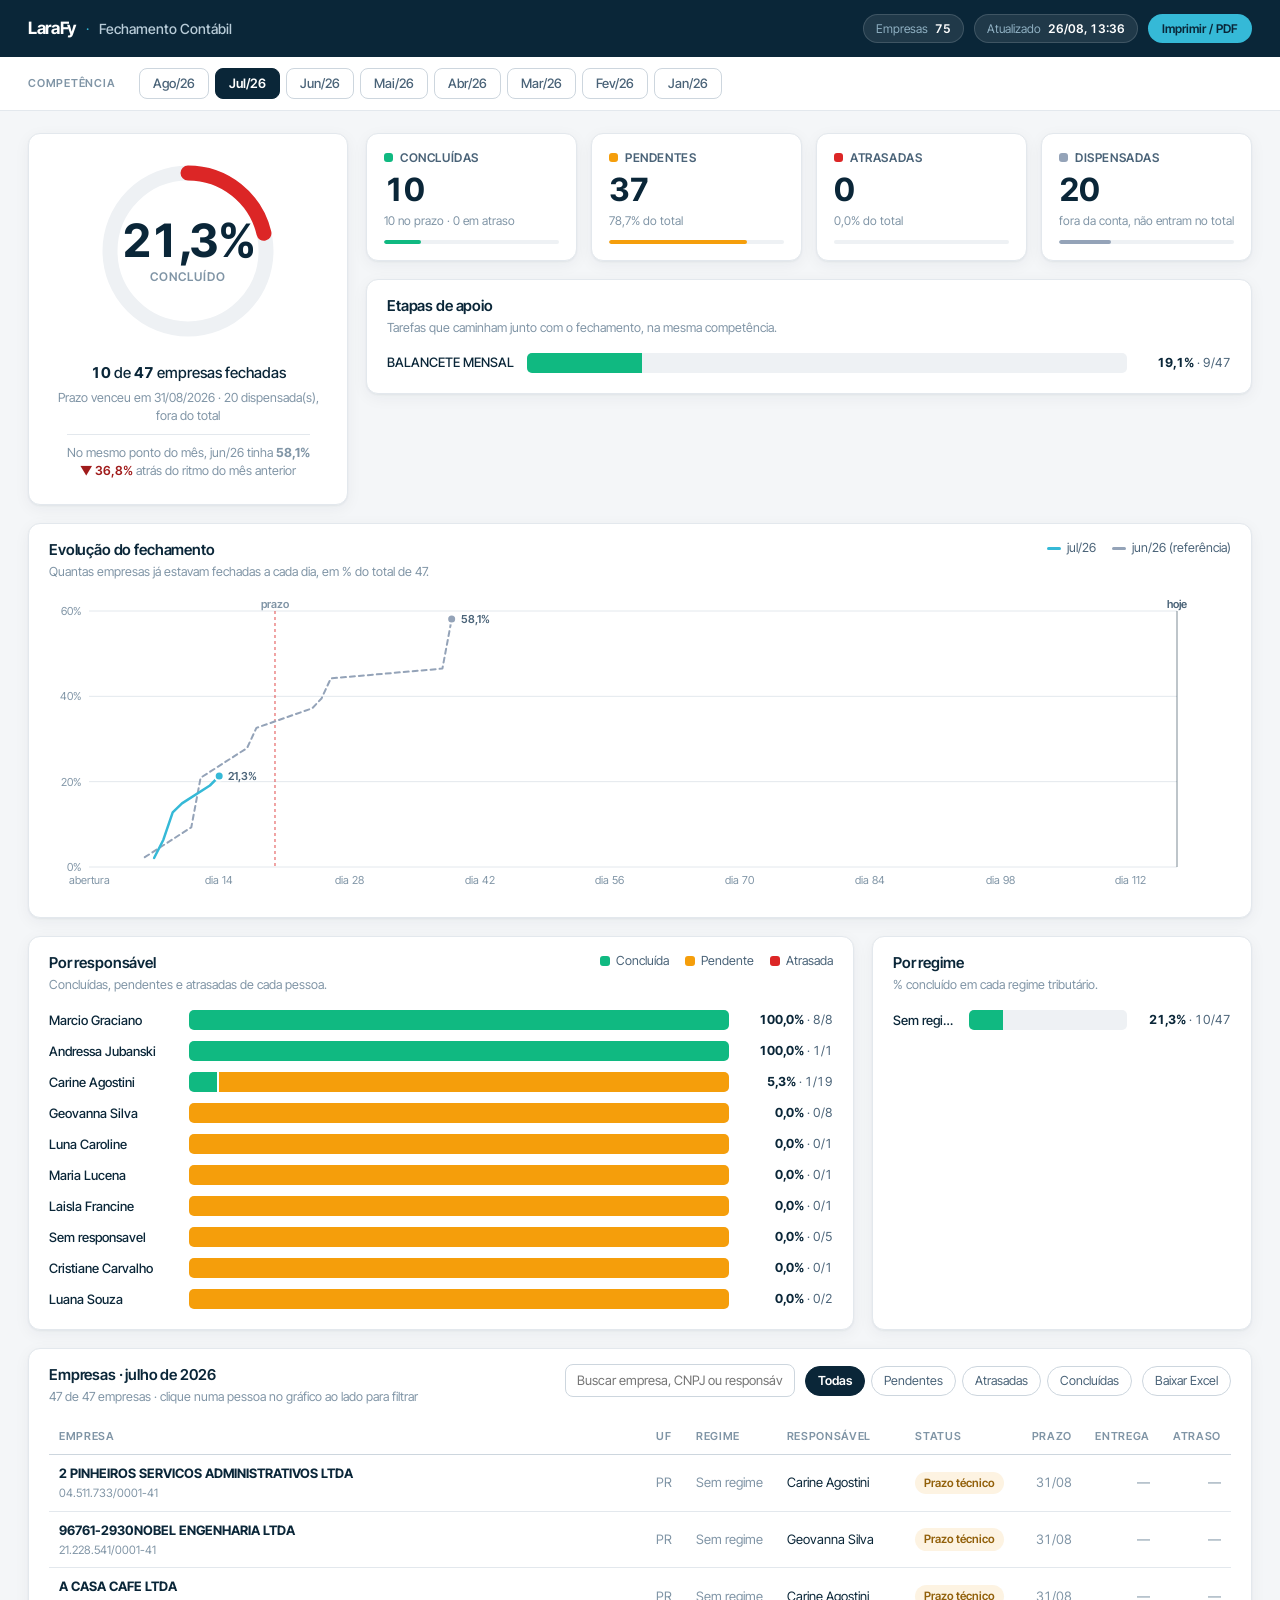
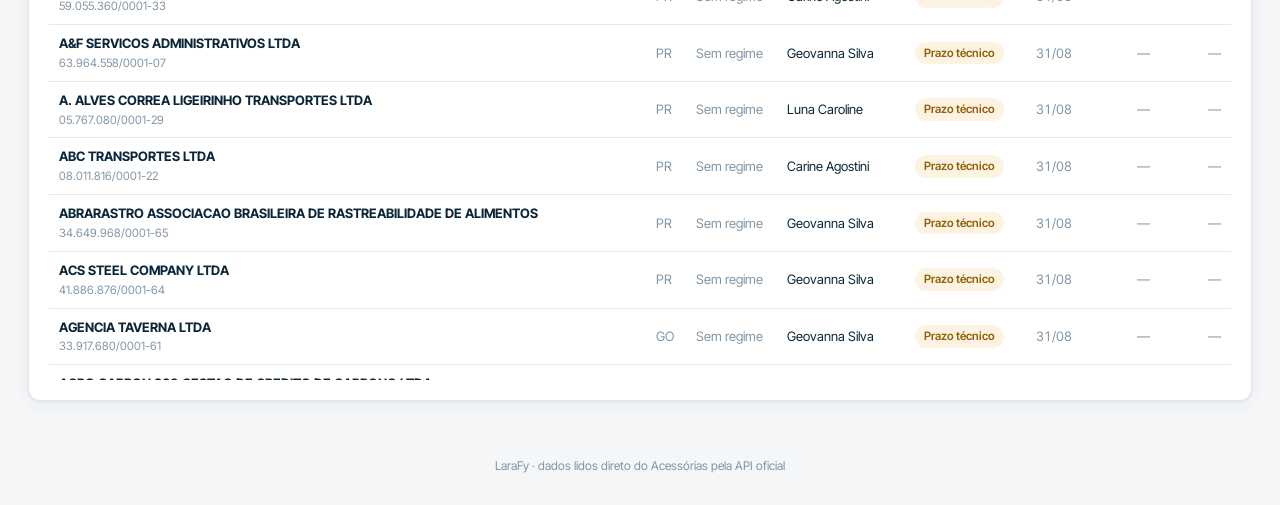
==== index.html @ 9217aea0 "Painel de fechamento contabil lendo direto da API do Acessorias Substitui o fluxo antigo (planilha m" ====
<!DOCTYPE html>
<html lang="pt-BR">
<head>
<meta charset="UTF-8">
<meta name="viewport" content="width=device-width, initial-scale=1.0">
<meta name="robots" content="noindex, nofollow, noarchive">
<title>Fechamento Contábil · LaraFy</title>
<link rel="preconnect" href="https://fonts.googleapis.com">
<link rel="preconnect" href="https://fonts.gstatic.com" crossorigin>
<link href="https://fonts.googleapis.com/css2?family=Inter+Tight:wght@400;500;600;700&display=swap" rel="stylesheet">
<style>
  *, *::before, *::after { margin: 0; padding: 0; box-sizing: border-box; }

  :root {
    --navy: #0a2638;
    --navy-light: #143a52;
    --cyan: #35b9d7;
    --cyan-dim: #1d8aa3;

    --bg: #f4f6f8;
    --surface: #ffffff;
    --border: #e3e8ed;
    --border-strong: #cdd6de;

    --text: #0a2638;
    --text-secondary: #4a6378;
    --text-muted: #8095a6;

    /* status - reservados, nunca usados como "mais uma série" */
    --ok: #10b981;
    --ok-bg: #e7f7f1;
    --wait: #f59e0b;
    --wait-bg: #fdf3e2;
    --late: #dc2626;
    --late-bg: #fbeaea;
    --off: #94a3b8;
    --off-bg: #eef1f4;

    --shadow: 0 1px 2px rgba(10,38,56,.05), 0 4px 16px rgba(10,38,56,.05);
    --radius: 12px;
  }

  body {
    font-family: 'Inter Tight', -apple-system, BlinkMacSystemFont, 'Segoe UI', sans-serif;
    background: var(--bg);
    color: var(--text);
    font-size: 14px;
    line-height: 1.45;
    -webkit-font-smoothing: antialiased;
  }

  /* ---------------------------------------------------------- cabeçalho */
  header {
    background: var(--navy);
    color: #fff;
    padding: 14px 28px;
    display: flex; align-items: center; justify-content: space-between;
    gap: 20px; flex-wrap: wrap;
  }
  .brand { display: flex; align-items: baseline; gap: 10px; }
  .brand-name { font-size: 17px; font-weight: 700; letter-spacing: -.02em; }
  .brand-sep { color: var(--cyan); }
  .brand-ctx { font-size: 14px; font-weight: 500; color: #b8ccd8; }
  .head-right { display: flex; align-items: center; gap: 10px; font-size: 12px; }
  .pill {
    background: rgba(255,255,255,.09); border: 1px solid rgba(255,255,255,.14);
    border-radius: 999px; padding: 5px 12px; display: flex; gap: 7px; align-items: center;
  }
  .pill-lbl { color: #8fb0c2; }
  .pill-val { font-weight: 600; font-variant-numeric: tabular-nums; }
  .btn-print {
    background: var(--cyan); color: var(--navy); border: 0; border-radius: 999px;
    padding: 6px 14px; font: inherit; font-size: 12px; font-weight: 600; cursor: pointer;
  }
  .btn-print:hover { background: #4fc9e3; }

  /* --------------------------------------------------------- barra filtro */
  .filters {
    background: var(--surface); border-bottom: 1px solid var(--border);
    padding: 11px 28px; display: flex; align-items: center; gap: 22px; flex-wrap: wrap;
    position: sticky; top: 0; z-index: 20;
  }
  .filter-label {
    font-size: 11px; font-weight: 600; text-transform: uppercase;
    letter-spacing: .07em; color: var(--text-muted); margin-right: 2px;
  }
  .comp-list { display: flex; gap: 6px; flex-wrap: wrap; }
  .comp {
    border: 1px solid var(--border-strong); background: var(--surface);
    color: var(--text-secondary); border-radius: 8px; padding: 5px 13px;
    font: inherit; font-size: 13px; font-weight: 500; cursor: pointer;
    text-transform: capitalize; transition: .12s;
  }
  .comp:hover { border-color: var(--cyan); color: var(--navy); }
  .comp.on { background: var(--navy); border-color: var(--navy); color: #fff; font-weight: 600; }

  main { padding: 22px 28px 48px; max-width: 1480px; margin: 0 auto; display: grid; gap: 18px; }

  .card {
    background: var(--surface); border: 1px solid var(--border);
    border-radius: var(--radius); box-shadow: var(--shadow);
  }
  .card-head {
    padding: 15px 20px 0; display: flex; justify-content: space-between;
    align-items: flex-start; gap: 14px; flex-wrap: wrap;
  }
  .card-title { font-size: 15px; font-weight: 600; letter-spacing: -.01em; }
  .card-sub { font-size: 12.5px; color: var(--text-muted); margin-top: 2px; }
  .card-body { padding: 16px 20px 20px; }

  /* ------------------------------------------------------------- topo */
  .top { display: grid; grid-template-columns: 320px 1fr; gap: 18px; }
  @media (max-width: 1080px) { .top { grid-template-columns: 1fr; } }

  .hero { display: flex; flex-direction: column; align-items: center; justify-content: center;
          padding: 22px 20px 24px; text-align: center; }
  .hero-ring { position: relative; width: 190px; height: 190px; }
  .hero-pct {
    position: absolute; inset: 0; display: flex; flex-direction: column;
    align-items: center; justify-content: center;
  }
  .hero-pct b {
    font-size: 46px; font-weight: 700; letter-spacing: -.035em;
    line-height: 1; font-variant-numeric: tabular-nums;
  }
  .hero-pct span { font-size: 12px; color: var(--text-muted); margin-top: 5px;
                   text-transform: uppercase; letter-spacing: .08em; font-weight: 600; }
  .hero-count { margin-top: 16px; font-size: 15px; font-weight: 500; }
  .hero-count b { font-variant-numeric: tabular-nums; }
  .hero-prazo { margin-top: 5px; font-size: 12.5px; color: var(--text-muted); }

  .tiles { display: grid; grid-template-columns: repeat(4, 1fr); gap: 14px; }
  @media (max-width: 900px) { .tiles { grid-template-columns: repeat(2, 1fr); } }
  .tile { padding: 15px 17px 16px; border-radius: var(--radius);
          border: 1px solid var(--border); background: var(--surface); box-shadow: var(--shadow); }
  .tile-top { display: flex; align-items: center; gap: 7px; }
  .dot { width: 9px; height: 9px; border-radius: 3px; flex: none; }
  .tile-lbl { font-size: 12px; font-weight: 600; color: var(--text-secondary);
              text-transform: uppercase; letter-spacing: .05em; }
  .tile-val { font-size: 32px; font-weight: 700; letter-spacing: -.03em;
              margin-top: 7px; font-variant-numeric: tabular-nums; line-height: 1; }
  .tile-sub { font-size: 12px; color: var(--text-muted); margin-top: 6px; min-height: 17px; }
  .tile-bar { height: 4px; border-radius: 2px; background: var(--off-bg); margin-top: 11px; overflow: hidden; }
  .tile-bar i { display: block; height: 100%; border-radius: 2px; }

  .split-2 { display: grid; grid-template-columns: 1fr 380px; gap: 18px; }
  @media (max-width: 1180px) { .split-2 { grid-template-columns: 1fr; } }

  /* ----------------------------------------------------------- gráficos */
  .legend { display: flex; gap: 16px; align-items: center; flex-wrap: wrap; }
  .legend-item { display: flex; align-items: center; gap: 6px; font-size: 12.5px; color: var(--text-secondary); }
  .legend-swatch { width: 14px; height: 3px; border-radius: 2px; }
  .chart-wrap { position: relative; }
  svg { display: block; width: 100%; overflow: visible; }
  .grid-line { stroke: var(--border); stroke-width: 1; }
  .axis-txt { fill: var(--text-muted); font-size: 11px; font-family: inherit; }
  .axis-txt.b { fill: var(--text-secondary); font-weight: 600; }

  .tip {
    position: absolute; pointer-events: none; opacity: 0; transition: opacity .1s;
    background: var(--navy); color: #fff; border-radius: 8px; padding: 9px 12px;
    font-size: 12.5px; box-shadow: 0 6px 20px rgba(10,38,56,.25); z-index: 30;
    white-space: nowrap; transform: translate(-50%, -100%);
  }
  .tip b { font-variant-numeric: tabular-nums; }
  .tip-row { display: flex; align-items: center; gap: 7px; margin-top: 3px; }
  .tip-ttl { font-weight: 600; border-bottom: 1px solid rgba(255,255,255,.18);
             padding-bottom: 4px; margin-bottom: 2px; }

  .bars { display: grid; gap: 11px; }
  .bar-row { display: grid; grid-template-columns: 128px 1fr 92px; gap: 12px; align-items: center; }
  .bar-name { font-size: 13px; font-weight: 500; white-space: nowrap;
              overflow: hidden; text-overflow: ellipsis; }
  .bar-track { height: 20px; background: var(--off-bg); border-radius: 5px; overflow: hidden; display: flex; }
  .bar-track i { height: 100%; display: block; }
  .bar-track i + i { border-left: 2px solid var(--surface); }
  .bar-val { font-size: 12.5px; color: var(--text-secondary); text-align: right;
             font-variant-numeric: tabular-nums; }
  .bar-val b { color: var(--text); }

  /* ------------------------------------------------------------ tabela */
  .tbl-tools { display: flex; gap: 10px; flex-wrap: wrap; align-items: center; }
  .inp {
    border: 1px solid var(--border-strong); border-radius: 8px; padding: 6px 11px;
    font: inherit; font-size: 13px; color: var(--text); background: var(--surface); min-width: 230px;
  }
  .inp:focus { outline: 2px solid var(--cyan); outline-offset: -1px; border-color: var(--cyan); }
  .chips { display: flex; gap: 6px; }
  .chip {
    border: 1px solid var(--border-strong); background: var(--surface); border-radius: 999px;
    padding: 5px 12px; font: inherit; font-size: 12.5px; cursor: pointer; color: var(--text-secondary);
  }
  .chip.on { background: var(--navy); border-color: var(--navy); color: #fff; font-weight: 600; }
  .tbl-scroll { overflow-x: auto; margin-top: 14px; max-height: 560px; overflow-y: auto; }
  table { width: 100%; border-collapse: collapse; font-size: 13px; }
  thead th {
    position: sticky; top: 0; background: var(--surface); text-align: left;
    font-size: 11px; text-transform: uppercase; letter-spacing: .06em;
    color: var(--text-muted); font-weight: 600; padding: 9px 10px;
    border-bottom: 1px solid var(--border-strong); white-space: nowrap; z-index: 2;
  }
  tbody td { padding: 9px 10px; border-bottom: 1px solid var(--border); vertical-align: middle; }
  tbody tr:hover { background: #f8fafb; }
  .num { text-align: right; font-variant-numeric: tabular-nums; white-space: nowrap; }
  .tag {
    display: inline-flex; align-items: center; gap: 6px; padding: 3px 9px;
    border-radius: 999px; font-size: 11.5px; font-weight: 600; white-space: nowrap;
  }
  .tag.ok { background: var(--ok-bg); color: #0a6b4f; }
  .tag.wait { background: var(--wait-bg); color: #92600a; }
  .tag.late { background: var(--late-bg); color: #a01b1b; }
  .tag.off { background: var(--off-bg); color: #55697a; }
  .muted { color: var(--text-muted); }

  footer { padding: 8px 28px 30px; color: var(--text-muted); font-size: 12px; text-align: center; }
  .loading { padding: 70px 20px; text-align: center; color: var(--text-muted); }
  .erro { padding: 22px; border-radius: var(--radius); background: var(--late-bg);
          color: #a01b1b; border: 1px solid #f2c4c4; }

  @media print {
    header { background: #fff !important; color: var(--navy) !important; }
    .filters, .btn-print, .tbl-tools { display: none; }
    .card { break-inside: avoid; box-shadow: none; }
    body { background: #fff; }
  }
</style>
</head>
<body>

<header>
  <div class="brand">
    <span class="brand-name">LaraFy</span>
    <span class="brand-sep">·</span>
    <span class="brand-ctx">Fechamento Contábil</span>
  </div>
  <div class="head-right">
    <div class="pill"><span class="pill-lbl">Empresas</span><span class="pill-val" id="pill-emp">--</span></div>
    <div class="pill"><span class="pill-lbl">Atualizado</span><span class="pill-val" id="pill-upd">--</span></div>
    <button class="btn-print" onclick="window.print()">Imprimir / PDF</button>
  </div>
</header>

<div class="filters">
  <span class="filter-label">Competência</span>
  <div class="comp-list" id="comps"></div>
</div>

<main id="app">
  <div class="loading">Carregando dados do Acessórias…</div>
</main>

<footer>LaraFy · dados lidos direto do Acessórias pela API oficial</footer>

<div class="tip" id="tip"></div>

<script>
const COR = { ok:'#10b981', wait:'#f59e0b', late:'#dc2626', off:'#94a3b8',
              atual:'#35b9d7', ant:'#94a3b8' };
const MESES = ['jan','fev','mar','abr','mai','jun','jul','ago','set','out','nov','dez'];
const MESES_LONGO = { jan:'janeiro', fev:'fevereiro', mar:'março', abr:'abril',
                      mai:'maio', jun:'junho', jul:'julho', ago:'agosto',
                      set:'setembro', out:'outubro', nov:'novembro', dez:'dezembro' };

let DADOS = null, COMP = null, filtroStatus = 'todos', busca = '';

/* ------------------------------------------------------------ utilidades */
const $ = id => document.getElementById(id);
const esc = s => String(s == null ? '' : s).replace(/[&<>"]/g, c =>
  ({ '&':'&amp;','<':'&lt;','>':'&gt;','"':'&quot;' }[c]));
const nfmt = n => Number(n || 0).toLocaleString('pt-BR');
const pctTxt = n => Number(n || 0).toLocaleString('pt-BR', { minimumFractionDigits: 1, maximumFractionDigits: 1 }) + '%';

function dataBR(iso) {
  if (!iso) return '—';
  const m = String(iso).match(/^(\d{4})-(\d{2})-(\d{2})/);
  return m ? `${m[3]}/${m[2]}` : iso;
}
function dataBRcompleta(iso) {
  if (!iso) return '—';
  const m = String(iso).match(/^(\d{4})-(\d{2})-(\d{2})/);
  return m ? `${m[3]}/${m[2]}/${m[1]}` : iso;
}
function compLongo(c) {
  const m = String(c || '').match(/([a-z]{3})\/(\d{2})/);
  return m ? `${MESES_LONGO[m[1]]} de 20${m[2]}` : c;
}
function ordemComp(c) {
  const m = String(c || '').match(/([a-z]{3})\/(\d{2})/);
  return m ? parseInt(m[2]) * 100 + MESES.indexOf(m[1]) + 1 : 0;
}
function compAnterior(c) {
  const lista = DADOS.competencias.slice().sort((a, b) => ordemComp(a) - ordemComp(b));
  const i = lista.indexOf(c);
  return i > 0 ? lista[i - 1] : null;
}
function statusTag(sem, txt) {
  const cls = sem === 'green' ? 'ok' : sem === 'red_done' ? 'ok'
            : sem === 'red' ? 'late' : sem === 'gray' ? 'off' : 'wait';
  return `<span class="tag ${cls}">${esc(txt)}</span>`;
}

/* --------------------------------------------------------------- tooltip */
function mostrarTip(ev, html) {
  const t = $('tip');
  t.innerHTML = html;
  t.style.opacity = '1';
  t.style.left = (ev.pageX) + 'px';
  t.style.top = (ev.pageY - 12) + 'px';
}
function esconderTip() { $('tip').style.opacity = '0'; }

/* ------------------------------------------------------------ carregamento */
async function carregar() {
  try {
    const r = await fetch('data/fechamento.json?ts=' + Date.now());
    if (!r.ok) throw new Error('HTTP ' + r.status);
    DADOS = await r.json();
  } catch (e) {
    $('app').innerHTML = `<div class="erro"><b>Não consegui ler os dados.</b><br>
      Rode <code>py coletar.py</code> e depois <code>py processar.py</code>,
      e abra o painel por <code>py servir.py</code> (não direto pelo arquivo).<br>
      <span class="muted">Detalhe técnico: ${esc(e.message)}</span></div>`;
    return;
  }
  COMP = DADOS.competencia_foco || DADOS.competencias[0];
  $('pill-emp').textContent = nfmt(DADOS.meta.total_empresas);
  $('pill-upd').textContent = new Date(DADOS.meta.atualizado_em)
    .toLocaleString('pt-BR', { day: '2-digit', month: '2-digit', hour: '2-digit', minute: '2-digit' });
  montarCompetencias();
  render();
}

function montarCompetencias() {
  $('comps').innerHTML = DADOS.competencias.map(c =>
    `<button class="comp${c === COMP ? ' on' : ''}" data-c="${esc(c)}">${esc(c)}</button>`).join('');
  $('comps').querySelectorAll('.comp').forEach(b => b.onclick = () => {
    COMP = b.dataset.c; filtroStatus = 'todos'; busca = '';
    montarCompetencias(); render();
    window.scrollTo({ top: 0, behavior: 'smooth' });
  });
}

/* -------------------------------------------------------------- render */
function render() {
  const b = DADOS.fechamento[COMP];
  if (!b) { $('app').innerHTML = '<div class="loading">Sem tarefa de fechamento nesta competência.</div>'; return; }

  $('app').innerHTML = `
    <section class="top">
      ${heroHTML(b)}
      <div style="display:grid;gap:18px;align-content:start">
        ${tilesHTML(b)}
        ${apoioHTML(b)}
      </div>
    </section>

    <section class="card">
      <div class="card-head">
        <div>
          <div class="card-title">Evolução do fechamento</div>
          <div class="card-sub">Quantas empresas já estavam fechadas a cada dia, em % do total de ${nfmt(b.total)}.</div>
        </div>
        <div class="legend" id="legenda-evolucao"></div>
      </div>
      <div class="card-body"><div class="chart-wrap" id="chart-evolucao"></div></div>
    </section>

    <section class="split-2">
      <div class="card">
        <div class="card-head">
          <div>
            <div class="card-title">Por responsável</div>
            <div class="card-sub">Concluídas, pendentes e atrasadas de cada pessoa.</div>
          </div>
          <div class="legend">
            <span class="legend-item"><span class="legend-swatch" style="background:${COR.ok};height:10px;width:10px;border-radius:3px"></span>Concluída</span>
            <span class="legend-item"><span class="legend-swatch" style="background:${COR.wait};height:10px;width:10px;border-radius:3px"></span>Pendente</span>
            <span class="legend-item"><span class="legend-swatch" style="background:${COR.late};height:10px;width:10px;border-radius:3px"></span>Atrasada</span>
          </div>
        </div>
        <div class="card-body"><div class="bars" id="bars-resp"></div></div>
      </div>

      <div class="card">
        <div class="card-head">
          <div>
            <div class="card-title">Por regime</div>
            <div class="card-sub">% concluído em cada regime tributário.</div>
          </div>
        </div>
        <div class="card-body"><div class="bars" id="bars-regime"></div></div>
      </div>
    </section>

    <section class="card">
      <div class="card-head">
        <div>
          <div class="card-title">Empresas · ${esc(compLongo(COMP))}</div>
          <div class="card-sub" id="tbl-conta"></div>
        </div>
        <div class="tbl-tools">
          <input class="inp" id="busca" placeholder="Buscar empresa, CNPJ ou responsável…" value="${esc(busca)}">
          <div class="chips" id="chips"></div>
          <button class="chip" id="btn-csv">Baixar Excel</button>
        </div>
      </div>
      <div class="card-body" style="padding-top:0">
        <div class="tbl-scroll"><table>
          <thead><tr>
            <th>Empresa</th><th>UF</th><th>Regime</th><th>Responsável</th>
            <th>Status</th><th class="num">Prazo</th><th class="num">Entrega</th><th class="num">Atraso</th>
          </tr></thead>
          <tbody id="tbody"></tbody>
        </table></div>
      </div>
    </section>
  `;

  desenharEvolucao(b);
  desenharResponsaveis(b);
  desenharRegimes(b);
  montarTabela(b);
}

/* ----------------------------------------------------------------- hero */
function heroHTML(b) {
  const R = 78, C = 2 * Math.PI * R, p = Math.max(0, Math.min(100, b.percentual));
  // A cor julga o resultado, e so da para julgar depois do prazo. Enquanto a
  // competencia esta correndo, o anel fica na cor da marca - senao um mes que
  // acabou de abrir apareceria vermelho sem estar atrasado.
  const hoje = new Date().toISOString().slice(0, 10);
  const venceu = b.prazo_legal && b.prazo_legal < hoje;
  const cor = !venceu ? COR.atual
            : p >= 95 ? COR.ok : p >= 80 ? COR.wait : COR.late;
  return `
  <div class="card hero">
    <div class="hero-ring">
      <svg viewBox="0 0 190 190" style="height:190px">
        <circle cx="95" cy="95" r="${R}" fill="none" stroke="#eef1f4" stroke-width="15"/>
        <circle cx="95" cy="95" r="${R}" fill="none" stroke="${cor}" stroke-width="15"
                stroke-linecap="round" stroke-dasharray="${C}"
                stroke-dashoffset="${C * (1 - p / 100)}"
                transform="rotate(-90 95 95)"/>
      </svg>
      <div class="hero-pct"><b>${pctTxt(b.percentual)}</b><span>concluído</span></div>
    </div>
    <div class="hero-count"><b>${nfmt(b.concluidas)}</b> de <b>${nfmt(b.total)}</b> empresas fechadas</div>
    <div class="hero-prazo">
      ${b.prazo_legal ? (venceu ? 'Prazo venceu em ' : 'Prazo: ') + dataBRcompleta(b.prazo_legal) : ''}
      ${b.dispensadas ? ' · ' + nfmt(b.dispensadas) + ' dispensada(s), fora do total' : ''}
    </div>
    ${comparativoHTML(b)}
  </div>`;
}

/* Compara com o mes anterior NO MESMO DIA do ciclo - a unica comparacao justa
   enquanto o mes corre. "58% no mes passado" nao serve de alvo se aquilo foi
   o resultado do mes inteiro. */
function comparativoHTML(b) {
  const anterior = compAnterior(COMP), bAnt = anterior ? DADOS.fechamento[anterior] : null;
  if (!bAnt || !b.abre_em || !bAnt.abre_em) return '';
  const diaCiclo = Math.floor((new Date() - new Date(b.abre_em + 'T00:00:00')) / 86400000);
  if (diaCiclo < 0) return '';
  const alvoDia = new Date(new Date(bAnt.abre_em + 'T00:00:00').getTime() + diaCiclo * 86400000)
    .toISOString().slice(0, 10);
  const ate = bAnt.curva.filter(p => p.dia <= alvoDia);
  const ref = ate.length ? ate[ate.length - 1].percentual : 0;
  const dif = b.percentual - ref;
  const cor = dif >= 0 ? '#0a6b4f' : '#a01b1b';
  const seta = dif >= 0 ? '▲' : '▼';
  return `<div class="hero-prazo" style="margin-top:9px;padding-top:9px;border-top:1px solid var(--border)">
    No mesmo ponto do mês, ${esc(anterior)} tinha <b>${pctTxt(ref)}</b><br>
    <span style="color:${cor};font-weight:600">${seta} ${pctTxt(Math.abs(dif))}</span>
    ${dif >= 0 ? 'à frente' : 'atrás'} do ritmo do mês anterior</div>`;
}

/* ---------------------------------------------------------------- tiles */
function tilesHTML(b) {
  const t = (cor, lbl, val, sub, pctBar) => `
    <div class="tile">
      <div class="tile-top"><span class="dot" style="background:${cor}"></span>
        <span class="tile-lbl">${lbl}</span></div>
      <div class="tile-val">${nfmt(val)}</div>
      <div class="tile-sub">${sub}</div>
      <div class="tile-bar"><i style="width:${Math.min(100, pctBar)}%;background:${cor}"></i></div>
    </div>`;
  return `<div class="tiles">
    ${t(COR.ok, 'Concluídas', b.concluidas,
        `${nfmt(b.concluidas_no_prazo)} no prazo · ${nfmt(b.concluidas_atrasadas)} em atraso`, b.percentual)}
    ${t(COR.wait, 'Pendentes', b.pendentes, `${pctTxt(b.percentual_pendentes)} do total`, b.percentual_pendentes)}
    ${t(COR.late, 'Atrasadas', b.atrasadas, `${pctTxt(b.percentual_atrasadas)} do total`, b.percentual_atrasadas)}
    ${t(COR.off, 'Dispensadas', b.dispensadas,
        `fora da conta, não entram no total`, b.total ? (b.dispensadas / (b.total + b.dispensadas)) * 100 : 0)}
  </div>`;
}

function apoioHTML(b) {
  const it = Object.values(b.apoio || {});
  if (!it.length) return '';
  return `<div class="card">
    <div class="card-head"><div>
      <div class="card-title">Etapas de apoio</div>
      <div class="card-sub">Tarefas que caminham junto com o fechamento, na mesma competência.</div>
    </div></div>
    <div class="card-body"><div class="bars">
      ${it.map(a => `
        <div class="bar-row">
          <div class="bar-name" title="${esc(a.nome)}">${esc(a.nome)}</div>
          <div class="bar-track"><i style="width:${a.percentual}%;background:${COR.ok}"></i></div>
          <div class="bar-val"><b>${pctTxt(a.percentual)}</b> · ${nfmt(a.concluidas)}/${nfmt(a.total)}</div>
        </div>`).join('')}
    </div></div>
  </div>`;
}

/* ----------------------------------------------------- gráfico evolução */
function desenharEvolucao(b) {
  const box = $('chart-evolucao');
  const anterior = compAnterior(COMP);
  const bAnt = anterior ? DADOS.fechamento[anterior] : null;

  // Eixo x = dias desde a ABERTURA da competência (o 1º prazo técnico), não desde
  // a primeira entrega. É o que deixa dois meses comparáveis: dia 10 de julho e
  // dia 10 de junho são o mesmo ponto do ciclo de trabalho.
  const serie = (bloco) => {
    if (!bloco || !bloco.curva.length) return [];
    const base = bloco.abre_em || bloco.curva[0].dia;
    const t0 = new Date(base + 'T00:00:00');
    return bloco.curva.map(p => ({
      x: Math.round((new Date(p.dia + 'T00:00:00') - t0) / 86400000),
      y: p.percentual, dia: p.dia, ac: p.acumulado, no_dia: p.no_dia
    }));
  };
  const sA = serie(b), sB = serie(bAnt);
  const diaHoje = b.abre_em
    ? Math.floor((new Date() - new Date(b.abre_em + 'T00:00:00')) / 86400000) : null;
  const diaPrazo = (b.abre_em && b.prazo_legal)
    ? Math.round((new Date(b.prazo_legal + 'T00:00:00') - new Date(b.abre_em + 'T00:00:00')) / 86400000)
    : null;
  if (!sA.length && !sB.length) {
    box.innerHTML = '<div class="loading">Nenhuma empresa fechada ainda nesta competência.</div>';
    $('legenda-evolucao').innerHTML = '';
    return;
  }

  $('legenda-evolucao').innerHTML = `
    <span class="legend-item"><span class="legend-swatch" style="background:${COR.atual}"></span>${esc(COMP)}</span>
    ${bAnt ? `<span class="legend-item"><span class="legend-swatch" style="background:${COR.ant}"></span>${esc(anterior)} (referência)</span>` : ''}`;

  const W = box.clientWidth || 900, H = 300;
  const M = { t: 14, r: 54, b: 30, l: 40 };
  const maxX = Math.max(1, ...sA.map(p => p.x), ...sB.map(p => p.x),
                        diaPrazo || 0, diaHoje != null ? diaHoje : 0);
  const maxY = Math.max(20, Math.ceil(Math.max(...sA.map(p => p.y), ...sB.map(p => p.y), 0) / 10) * 10);
  const px = x => M.l + (x / maxX) * (W - M.l - M.r);
  const py = y => H - M.b - (y / maxY) * (H - M.t - M.b);
  const linha = s => s.map((p, i) => (i ? 'L' : 'M') + px(p.x).toFixed(1) + ' ' + py(p.y).toFixed(1)).join(' ');

  const ticksY = [];
  for (let v = 0; v <= maxY; v += (maxY <= 40 ? 10 : 20)) ticksY.push(v);
  const passo = maxX <= 14 ? 2 : maxX <= 40 ? 7 : 14;
  const ticksX = [];
  for (let v = 0; v <= maxX; v += passo) ticksX.push(v);

  const rotulo = (s, cor) => {
    if (!s.length) return '';
    const u = s[s.length - 1];
    return `<circle cx="${px(u.x)}" cy="${py(u.y)}" r="4.5" fill="${cor}" stroke="#fff" stroke-width="2"/>
      <text x="${px(u.x) + 9}" y="${py(u.y) + 4}" class="axis-txt b" fill="${cor}">${pctTxt(u.y)}</text>`;
  };

  box.innerHTML = `<svg viewBox="0 0 ${W} ${H}" style="height:${H}px" id="svg-evo">
    ${ticksY.map(v => `<line class="grid-line" x1="${M.l}" x2="${W - M.r}" y1="${py(v)}" y2="${py(v)}"/>
      <text class="axis-txt" x="${M.l - 8}" y="${py(v) + 4}" text-anchor="end">${v}%</text>`).join('')}
    ${ticksX.map(v => `<text class="axis-txt" x="${px(v)}" y="${H - M.b + 17}" text-anchor="middle">${v === 0 ? 'abertura' : 'dia ' + v}</text>`).join('')}
    ${diaPrazo != null && diaPrazo <= maxX ? `
      <line x1="${px(diaPrazo)}" x2="${px(diaPrazo)}" y1="${M.t}" y2="${H - M.b}"
            stroke="${COR.late}" stroke-width="1.5" stroke-dasharray="3 3" opacity=".55"/>
      <text class="axis-txt" x="${px(diaPrazo)}" y="${M.t - 3}" text-anchor="middle"
            fill="${COR.late}" font-weight="600">prazo</text>` : ''}
    ${diaHoje != null && diaHoje >= 0 && diaHoje <= maxX ? `
      <line x1="${px(diaHoje)}" x2="${px(diaHoje)}" y1="${M.t}" y2="${H - M.b}"
            stroke="var(--navy)" stroke-width="1.5" opacity=".35"/>
      <text class="axis-txt b" x="${px(diaHoje)}" y="${M.t - 3}" text-anchor="middle">hoje</text>` : ''}
    ${sB.length ? `<path d="${linha(sB)}" fill="none" stroke="${COR.ant}" stroke-width="2"
        stroke-dasharray="5 4" stroke-linecap="round" stroke-linejoin="round"/>` : ''}
    ${sA.length ? `<path d="${linha(sA)}" fill="none" stroke="${COR.atual}" stroke-width="2.5"
        stroke-linecap="round" stroke-linejoin="round"/>` : ''}
    ${rotulo(sB, COR.ant)}
    ${rotulo(sA, COR.atual)}
    <line id="cross" x1="0" x2="0" y1="${M.t}" y2="${H - M.b}" stroke="${COR.atual}"
          stroke-width="1" opacity="0"/>
    <rect id="hit" x="${M.l}" y="${M.t}" width="${W - M.l - M.r}" height="${H - M.t - M.b}" fill="transparent"/>
  </svg>`;

  const svg = $('svg-evo'), cross = $('cross');
  const maisPerto = (s, x) => s.reduce((a, p) => Math.abs(p.x - x) < Math.abs(a.x - x) ? p : a, s[0]);
  $('hit').addEventListener('mousemove', ev => {
    const r = svg.getBoundingClientRect();
    const escala = W / r.width;
    const xSvg = (ev.clientX - r.left) * escala;
    const xVal = Math.round(((xSvg - M.l) / (W - M.l - M.r)) * maxX);
    const pA = sA.length ? maisPerto(sA, xVal) : null;
    const pB = sB.length ? maisPerto(sB, xVal) : null;
    if (pA) { cross.setAttribute('x1', px(pA.x)); cross.setAttribute('x2', px(pA.x)); cross.setAttribute('opacity', '.35'); }
    mostrarTip(ev, `<div class="tip-ttl">${pA ? dataBRcompleta(pA.dia) : 'dia ' + xVal}</div>
      ${pA ? `<div class="tip-row"><span class="dot" style="background:${COR.atual}"></span>
        ${esc(COMP)}: <b>${pctTxt(pA.y)}</b> · ${nfmt(pA.ac)} empresas</div>` : ''}
      ${pB ? `<div class="tip-row"><span class="dot" style="background:${COR.ant}"></span>
        ${esc(anterior)}: <b>${pctTxt(pB.y)}</b> · ${nfmt(pB.ac)} empresas</div>` : ''}`);
  });
  $('hit').addEventListener('mouseleave', () => { cross.setAttribute('opacity', '0'); esconderTip(); });
}

/* ------------------------------------------------------ barras auxiliares */
function desenharResponsaveis(b) {
  const lista = b.por_responsavel.slice(0, 16);
  $('bars-resp').innerHTML = lista.map(r => {
    const w = t => (r.total ? (t / r.total) * 100 : 0);
    return `<div class="bar-row" data-nome="${esc(r.nome)}">
      <div class="bar-name" title="${esc(r.nome)}">${esc(r.nome)}</div>
      <div class="bar-track">
        ${r.concluidas ? `<i style="width:${w(r.concluidas)}%;background:${COR.ok}"></i>` : ''}
        ${r.pendentes ? `<i style="width:${w(r.pendentes)}%;background:${COR.wait}"></i>` : ''}
        ${r.atrasadas ? `<i style="width:${w(r.atrasadas)}%;background:${COR.late}"></i>` : ''}
      </div>
      <div class="bar-val"><b>${pctTxt(r.percentual)}</b> · ${nfmt(r.concluidas)}/${nfmt(r.total)}</div>
    </div>`;
  }).join('');

  $('bars-resp').querySelectorAll('.bar-row').forEach(row => {
    const r = lista.find(x => x.nome === row.dataset.nome);
    row.addEventListener('mousemove', ev => mostrarTip(ev, `<div class="tip-ttl">${esc(r.nome)}</div>
      <div class="tip-row"><span class="dot" style="background:${COR.ok}"></span>Concluídas: <b>${nfmt(r.concluidas)}</b></div>
      <div class="tip-row"><span class="dot" style="background:${COR.wait}"></span>Pendentes: <b>${nfmt(r.pendentes)}</b></div>
      <div class="tip-row"><span class="dot" style="background:${COR.late}"></span>Atrasadas: <b>${nfmt(r.atrasadas)}</b></div>`));
    row.addEventListener('mouseleave', esconderTip);
    row.style.cursor = 'pointer';
    row.addEventListener('click', () => {
      busca = r.nome; $('busca').value = r.nome; montarTabela(b);
      document.querySelector('.tbl-scroll').scrollIntoView({ behavior: 'smooth', block: 'center' });
    });
  });
}

function desenharRegimes(b) {
  $('bars-regime').innerHTML = b.por_regime.map(r => `
    <div class="bar-row" style="grid-template-columns:64px 1fr 92px">
      <div class="bar-name">${esc(r.regime)}</div>
      <div class="bar-track"><i style="width:${r.percentual}%;background:${COR.ok}"></i></div>
      <div class="bar-val"><b>${pctTxt(r.percentual)}</b> · ${nfmt(r.concluidas)}/${nfmt(r.total)}</div>
    </div>`).join('');
}

/* --------------------------------------------------------------- tabela */
function montarTabela(b) {
  const chips = [
    ['todos', 'Todas'], ['pendente', 'Pendentes'], ['atrasada', 'Atrasadas'], ['concluida', 'Concluídas'],
  ];
  $('chips').innerHTML = chips.map(([k, l]) =>
    `<button class="chip${filtroStatus === k ? ' on' : ''}" data-k="${k}">${l}</button>`).join('');
  $('chips').querySelectorAll('.chip').forEach(c => c.onclick = () => {
    filtroStatus = c.dataset.k; montarTabela(b);
  });
  $('busca').oninput = e => { busca = e.target.value; montarTabela(b); };
  $('btn-csv').onclick = () => baixarCSV(filtrar(b));

  const linhas = filtrar(b);
  $('tbl-conta').textContent =
    `${nfmt(linhas.length)} de ${nfmt(b.empresas.length)} empresas · clique numa pessoa no gráfico ao lado para filtrar`;

  $('tbody').innerHTML = linhas.map(e => `
    <tr>
      <td><b>${esc(e.empresa)}</b><br><span class="muted" style="font-size:11.5px">${esc(cnpjFmt(e.cnpj))}</span></td>
      <td class="muted">${esc(e.uf || '—')}</td>
      <td class="muted">${esc(e.regime)}</td>
      <td>${esc(e.responsavel || '—')}</td>
      <td>${statusTag(e.semaforo, e.status || '—')}</td>
      <td class="num muted">${dataBR(e.prazo)}</td>
      <td class="num">${e.entrega ? dataBR(e.entrega) : '<span class="muted">—</span>'}</td>
      <td class="num">${e.dias_atraso ? `<b style="color:${COR.late}">${nfmt(e.dias_atraso)}d</b>` : '<span class="muted">—</span>'}</td>
    </tr>`).join('') || '<tr><td colspan="8" class="muted" style="padding:26px;text-align:center">Nada encontrado.</td></tr>';
}

function filtrar(b) {
  const q = busca.trim().toLowerCase().normalize('NFD').replace(/[̀-ͯ]/g, '');
  return b.empresas.filter(e => {
    if (filtroStatus === 'concluida' && !e.entregue) return false;
    if (filtroStatus === 'pendente' && !(e.semaforo === 'amber')) return false;
    if (filtroStatus === 'atrasada' && !(e.semaforo === 'red')) return false;
    if (!q) return true;
    const alvo = (e.empresa + ' ' + e.cnpj + ' ' + e.responsavel + ' ' + e.regime)
      .toLowerCase().normalize('NFD').replace(/[̀-ͯ]/g, '');
    return alvo.includes(q);
  });
}

function cnpjFmt(c) {
  const d = String(c || '').padStart(14, '0');
  return d.length === 14
    ? `${d.slice(0,2)}.${d.slice(2,5)}.${d.slice(5,8)}/${d.slice(8,12)}-${d.slice(12)}` : c;
}

function baixarCSV(linhas) {
  const cab = ['Empresa', 'CNPJ', 'UF', 'Regime', 'Responsavel', 'Status', 'Prazo', 'Entrega', 'DiasAtraso'];
  const corpo = linhas.map(e => [e.empresa, cnpjFmt(e.cnpj), e.uf, e.regime, e.responsavel,
    e.status, dataBRcompleta(e.prazo), e.entrega ? dataBRcompleta(e.entrega) : '', e.dias_atraso]);
  const csv = '﻿' + [cab, ...corpo]
    .map(l => l.map(c => `"${String(c == null ? '' : c).replace(/"/g, '""')}"`).join(';')).join('\r\n');
  const a = document.createElement('a');
  a.href = URL.createObjectURL(new Blob([csv], { type: 'text/csv;charset=utf-8' }));
  a.download = `fechamento-contabil-${COMP.replace('/', '-')}.csv`;
  a.click();
  URL.revokeObjectURL(a.href);
}

window.addEventListener('resize', () => {
  if (DADOS && DADOS.fechamento[COMP]) desenharEvolucao(DADOS.fechamento[COMP]);
});
carregar();
</script>
</body>
</html>
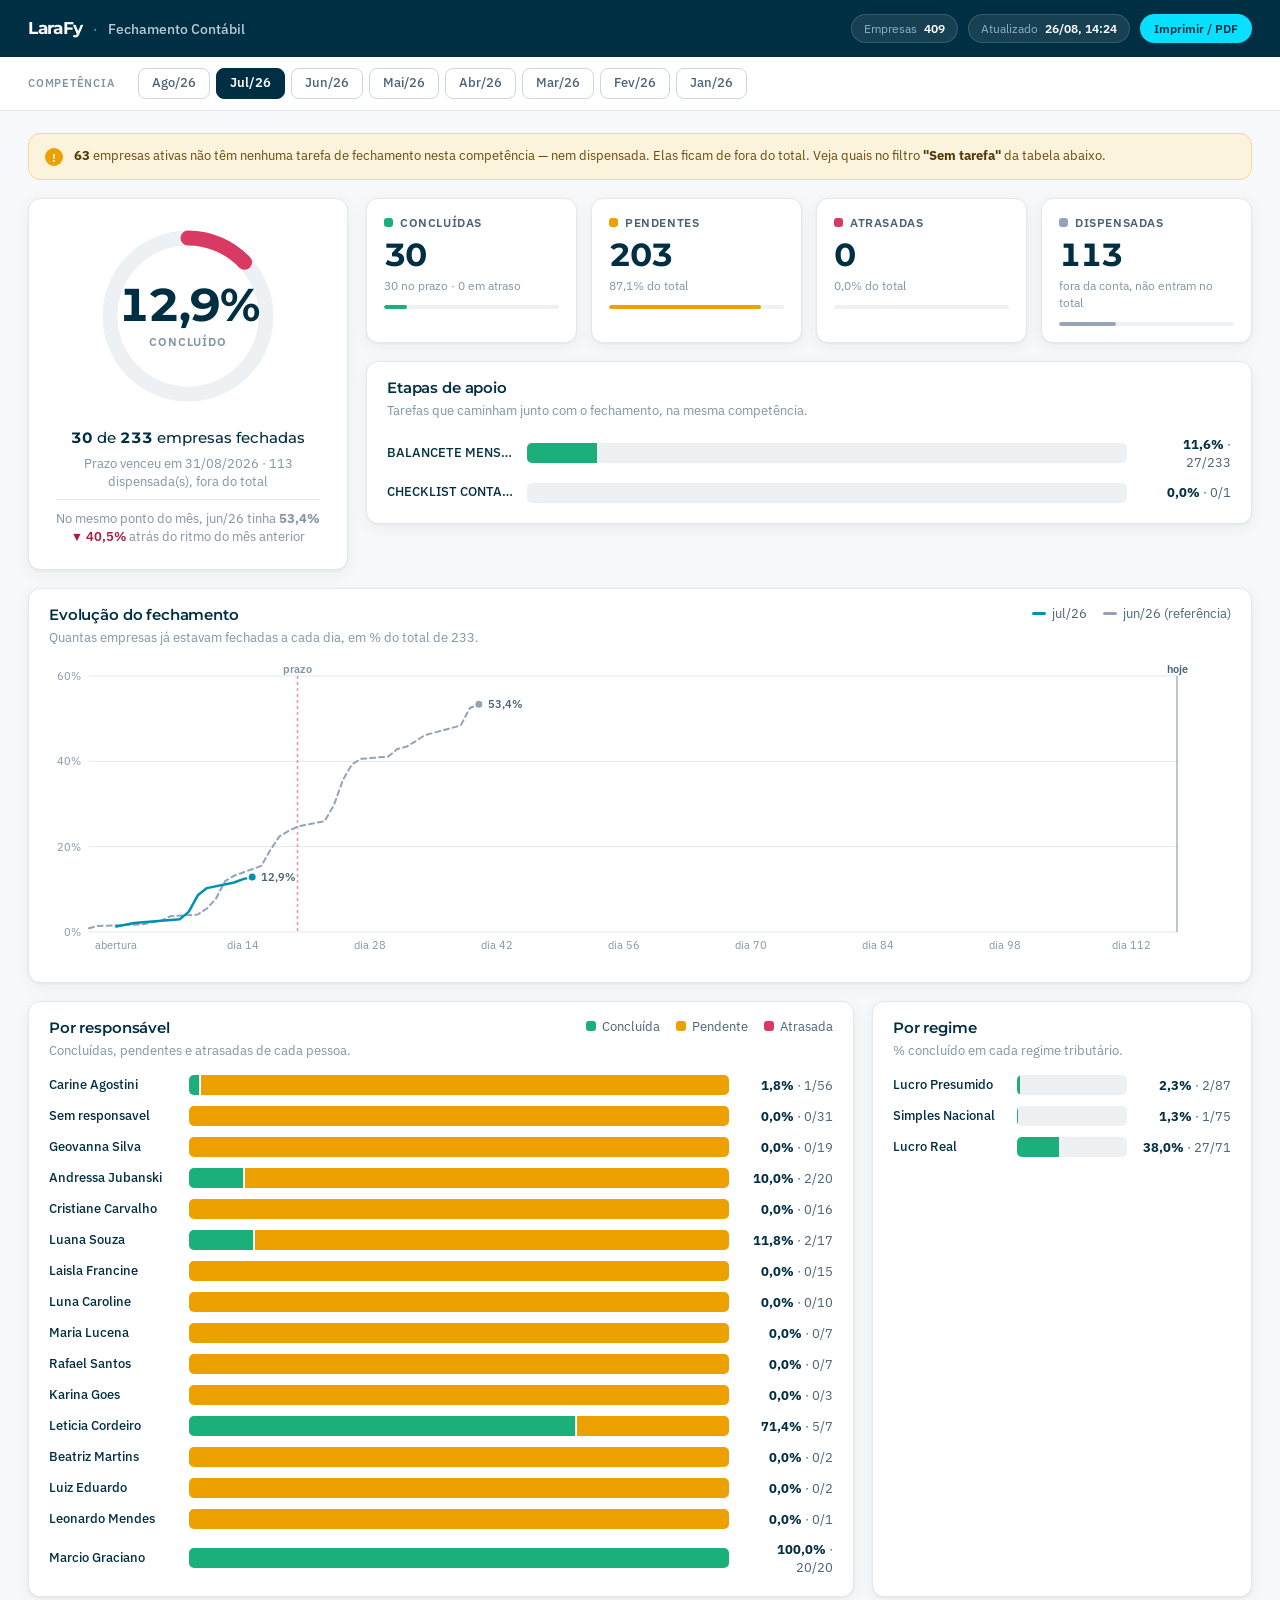
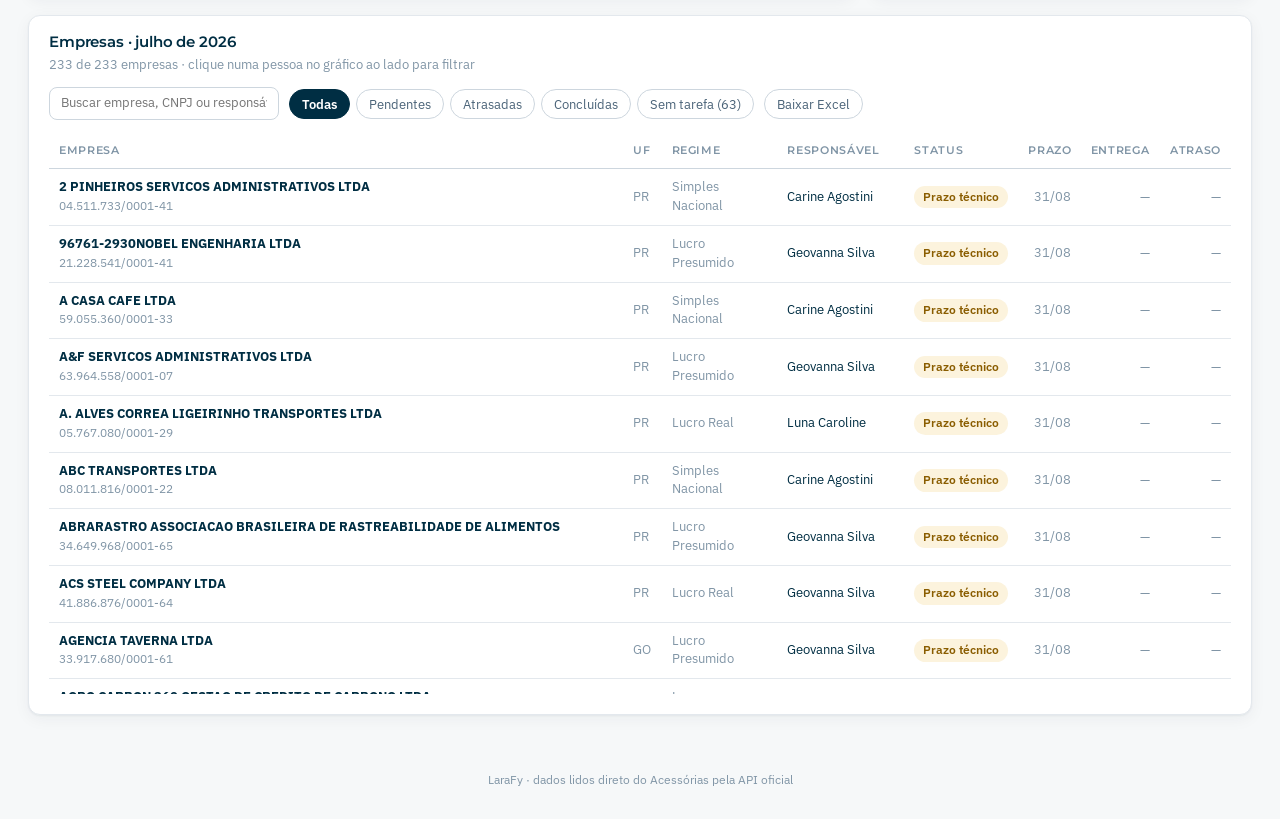
==== commit 91c01652: "Dados reais das 409 empresas e avisos que evitam leitura errada - coleta completa: 409 empresas, 84." ====
--- a/index.html
+++ b/index.html
@@ -7,41 +7,41 @@
 <title>Fechamento Contábil · LaraFy</title>
 <link rel="preconnect" href="https://fonts.googleapis.com">
 <link rel="preconnect" href="https://fonts.gstatic.com" crossorigin>
-<link href="https://fonts.googleapis.com/css2?family=Inter+Tight:wght@400;500;600;700&display=swap" rel="stylesheet">
+<link href="https://fonts.googleapis.com/css2?family=IBM+Plex+Sans:wght@400;500;600&family=Montserrat:wght@600;700;800&display=swap" rel="stylesheet">
 <style>
   *, *::before, *::after { margin: 0; padding: 0; box-sizing: border-box; }
 
   :root {
-    --navy: #0a2638;
-    --navy-light: #143a52;
-    --cyan: #35b9d7;
-    --cyan-dim: #1d8aa3;
-
-    --bg: #f4f6f8;
+    --navy: #002e43;
+    --navy-light: #0b4258;
+    --cyan: #07e0ff;
+    --cyan-dim: #00738f;      /* o cyan da marca nao tem contraste para texto */
+
+    --bg: #f6f8f9;
     --surface: #ffffff;
     --border: #e3e8ed;
     --border-strong: #cdd6de;
 
-    --text: #0a2638;
+    --text: #002e43;
     --text-secondary: #4a6378;
     --text-muted: #8095a6;
 
     /* status - reservados, nunca usados como "mais uma série" */
-    --ok: #10b981;
-    --ok-bg: #e7f7f1;
-    --wait: #f59e0b;
-    --wait-bg: #fdf3e2;
-    --late: #dc2626;
-    --late-bg: #fbeaea;
+    --ok: #1baf7a;
+    --ok-bg: #e4f6ee;
+    --wait: #eda100;
+    --wait-bg: #fcf3dd;
+    --late: #d93a63;
+    --late-bg: #fbe8ee;
     --off: #94a3b8;
     --off-bg: #eef1f4;
 
-    --shadow: 0 1px 2px rgba(10,38,56,.05), 0 4px 16px rgba(10,38,56,.05);
+    --shadow: 0 1px 2px rgba(0,46,67,.05), 0 4px 16px rgba(0,46,67,.05);
     --radius: 12px;
   }
 
   body {
-    font-family: 'Inter Tight', -apple-system, BlinkMacSystemFont, 'Segoe UI', sans-serif;
+    font-family: 'IBM Plex Sans', -apple-system, BlinkMacSystemFont, 'Segoe UI', sans-serif;
     background: var(--bg);
     color: var(--text);
     font-size: 14px;
@@ -56,6 +56,10 @@
     padding: 14px 28px;
     display: flex; align-items: center; justify-content: space-between;
     gap: 20px; flex-wrap: wrap;
+  }
+  /* Montserrat nos titulos, como manda o Manual de Marca */
+  .brand-name, .card-title, .tile-val, .hero-pct b, .hero-count, thead th {
+    font-family: 'Montserrat', 'IBM Plex Sans', sans-serif;
   }
   .brand { display: flex; align-items: baseline; gap: 10px; }
   .brand-name { font-size: 17px; font-weight: 700; letter-spacing: -.02em; }
@@ -72,7 +76,7 @@
     background: var(--cyan); color: var(--navy); border: 0; border-radius: 999px;
     padding: 6px 14px; font: inherit; font-size: 12px; font-weight: 600; cursor: pointer;
   }
-  .btn-print:hover { background: #4fc9e3; }
+  .btn-print:hover { background: #57e9ff; }
 
   /* --------------------------------------------------------- barra filtro */
   .filters {
@@ -159,7 +163,7 @@
   .tip {
     position: absolute; pointer-events: none; opacity: 0; transition: opacity .1s;
     background: var(--navy); color: #fff; border-radius: 8px; padding: 9px 12px;
-    font-size: 12.5px; box-shadow: 0 6px 20px rgba(10,38,56,.25); z-index: 30;
+    font-size: 12.5px; box-shadow: 0 6px 20px rgba(0,46,67,.22); z-index: 30;
     white-space: nowrap; transform: translate(-50%, -100%);
   }
   .tip b { font-variant-numeric: tabular-nums; }
@@ -206,11 +210,24 @@
     display: inline-flex; align-items: center; gap: 6px; padding: 3px 9px;
     border-radius: 999px; font-size: 11.5px; font-weight: 600; white-space: nowrap;
   }
-  .tag.ok { background: var(--ok-bg); color: #0a6b4f; }
-  .tag.wait { background: var(--wait-bg); color: #92600a; }
-  .tag.late { background: var(--late-bg); color: #a01b1b; }
+  .tag.ok { background: var(--ok-bg); color: #0a6a48; }
+  .tag.wait { background: var(--wait-bg); color: #8a5d00; }
+  .tag.late { background: var(--late-bg); color: #a32043; }
   .tag.off { background: var(--off-bg); color: #55697a; }
   .muted { color: var(--text-muted); }
+
+  .aviso {
+    display: flex; gap: 11px; align-items: flex-start;
+    background: var(--wait-bg); border: 1px solid #f0d9a0;
+    border-radius: var(--radius); padding: 13px 16px; font-size: 13px; color: #6b4a05;
+  }
+  .aviso b { color: #513806; }
+  .aviso-icone {
+    flex: none; width: 18px; height: 18px; border-radius: 50%; background: var(--wait);
+    color: #fff; font-size: 12px; font-weight: 700; display: flex;
+    align-items: center; justify-content: center; margin-top: 1px;
+  }
+  .aviso-linha + .aviso-linha { margin-top: 5px; }
 
   footer { padding: 8px 28px 30px; color: var(--text-muted); font-size: 12px; text-align: center; }
   .loading { padding: 70px 20px; text-align: center; color: var(--text-muted); }
@@ -254,8 +271,11 @@
 <div class="tip" id="tip"></div>
 
 <script>
-const COR = { ok:'#10b981', wait:'#f59e0b', late:'#dc2626', off:'#94a3b8',
-              atual:'#35b9d7', ant:'#94a3b8' };
+// Slots da paleta da marca, ja validados para daltonismo e contraste.
+// A serie usa o azul-petroleo #0090B3, nao o cyan da marca: o cyan e
+// marca-texto, some numa linha de 2px.
+const COR = { ok:'#1baf7a', wait:'#eda100', late:'#d93a63', off:'#94a3b8',
+              atual:'#0090b3', ant:'#94a3b8' };
 const MESES = ['jan','fev','mar','abr','mai','jun','jul','ago','set','out','nov','dez'];
 const MESES_LONGO = { jan:'janeiro', fev:'fevereiro', mar:'março', abr:'abril',
                       mai:'maio', jun:'junho', jul:'julho', ago:'agosto',
@@ -346,6 +366,7 @@
   if (!b) { $('app').innerHTML = '<div class="loading">Sem tarefa de fechamento nesta competência.</div>'; return; }
 
   $('app').innerHTML = `
+    ${avisosHTML(b)}
     <section class="top">
       ${heroHTML(b)}
       <div style="display:grid;gap:18px;align-content:start">
@@ -420,6 +441,29 @@
   desenharResponsaveis(b);
   desenharRegimes(b);
   montarTabela(b);
+}
+
+/* ---------------------------------------------------------------- avisos
+   Duas coisas que fariam o número ser lido errado se ficassem escondidas:
+   competência com base menor (não dá para comparar com o mês atual) e
+   empresa ativa sem a tarefa cadastrada (o painel não enxerga). */
+function avisosHTML(b) {
+  const linhas = [];
+  const foco = DADOS.fechamento[DADOS.competencia_foco];
+  if (foco && b.total < foco.total * 0.75) {
+    linhas.push(`<div class="aviso-linha">Nesta competência apenas
+      <b>${nfmt(b.total)}</b> empresas tinham a tarefa de fechamento cadastrada —
+      hoje são <b>${nfmt(foco.total)}</b>. O percentual é real, mas
+      <b>não dá para comparar com os meses recentes</b>: mudou a base, não o desempenho.</div>`);
+  }
+  if (b.sem_tarefa) {
+    linhas.push(`<div class="aviso-linha"><b>${nfmt(b.sem_tarefa)}</b> empresas ativas
+      não têm nenhuma tarefa de fechamento nesta competência — nem dispensada.
+      Elas ficam de fora do total. Veja quais no filtro
+      <b>"Sem tarefa"</b> da tabela abaixo.</div>`);
+  }
+  if (!linhas.length) return '';
+  return `<div class="aviso"><span class="aviso-icone">!</span><div>${linhas.join('')}</div></div>`;
 }
 
 /* ----------------------------------------------------------------- hero */
@@ -466,7 +510,7 @@
   const ate = bAnt.curva.filter(p => p.dia <= alvoDia);
   const ref = ate.length ? ate[ate.length - 1].percentual : 0;
   const dif = b.percentual - ref;
-  const cor = dif >= 0 ? '#0a6b4f' : '#a01b1b';
+  const cor = dif >= 0 ? '#0a6a48' : '#a32043';
   const seta = dif >= 0 ? '▲' : '▼';
   return `<div class="hero-prazo" style="margin-top:9px;padding-top:9px;border-top:1px solid var(--border)">
     No mesmo ponto do mês, ${esc(anterior)} tinha <b>${pctTxt(ref)}</b><br>
@@ -551,8 +595,9 @@
   const M = { t: 14, r: 54, b: 30, l: 40 };
   const maxX = Math.max(1, ...sA.map(p => p.x), ...sB.map(p => p.x),
                         diaPrazo || 0, diaHoje != null ? diaHoje : 0);
+  const minX = Math.min(0, ...sA.map(p => p.x), ...sB.map(p => p.x));
   const maxY = Math.max(20, Math.ceil(Math.max(...sA.map(p => p.y), ...sB.map(p => p.y), 0) / 10) * 10);
-  const px = x => M.l + (x / maxX) * (W - M.l - M.r);
+  const px = x => M.l + ((x - minX) / (maxX - minX)) * (W - M.l - M.r);
   const py = y => H - M.b - (y / maxY) * (H - M.t - M.b);
   const linha = s => s.map((p, i) => (i ? 'L' : 'M') + px(p.x).toFixed(1) + ' ' + py(p.y).toFixed(1)).join(' ');
 
@@ -599,7 +644,7 @@
     const r = svg.getBoundingClientRect();
     const escala = W / r.width;
     const xSvg = (ev.clientX - r.left) * escala;
-    const xVal = Math.round(((xSvg - M.l) / (W - M.l - M.r)) * maxX);
+    const xVal = Math.round(minX + ((xSvg - M.l) / (W - M.l - M.r)) * (maxX - minX));
     const pA = sA.length ? maisPerto(sA, xVal) : null;
     const pB = sB.length ? maisPerto(sB, xVal) : null;
     if (pA) { cross.setAttribute('x1', px(pA.x)); cross.setAttribute('x2', px(pA.x)); cross.setAttribute('opacity', '.35'); }
@@ -645,7 +690,7 @@
 
 function desenharRegimes(b) {
   $('bars-regime').innerHTML = b.por_regime.map(r => `
-    <div class="bar-row" style="grid-template-columns:64px 1fr 92px">
+    <div class="bar-row" style="grid-template-columns:112px 1fr 92px">
       <div class="bar-name">${esc(r.regime)}</div>
       <div class="bar-track"><i style="width:${r.percentual}%;background:${COR.ok}"></i></div>
       <div class="bar-val"><b>${pctTxt(r.percentual)}</b> · ${nfmt(r.concluidas)}/${nfmt(r.total)}</div>
@@ -657,6 +702,7 @@
   const chips = [
     ['todos', 'Todas'], ['pendente', 'Pendentes'], ['atrasada', 'Atrasadas'], ['concluida', 'Concluídas'],
   ];
+  if (b.sem_tarefa) chips.push(['sem_tarefa', `Sem tarefa (${nfmt(b.sem_tarefa)})`]);
   $('chips').innerHTML = chips.map(([k, l]) =>
     `<button class="chip${filtroStatus === k ? ' on' : ''}" data-k="${k}">${l}</button>`).join('');
   $('chips').querySelectorAll('.chip').forEach(c => c.onclick = () => {
@@ -666,8 +712,9 @@
   $('btn-csv').onclick = () => baixarCSV(filtrar(b));
 
   const linhas = filtrar(b);
-  $('tbl-conta').textContent =
-    `${nfmt(linhas.length)} de ${nfmt(b.empresas.length)} empresas · clique numa pessoa no gráfico ao lado para filtrar`;
+  $('tbl-conta').textContent = filtroStatus === 'sem_tarefa'
+    ? `${nfmt(linhas.length)} empresas ativas sem tarefa de fechamento nesta competência`
+    : `${nfmt(linhas.length)} de ${nfmt(b.empresas.length)} empresas · clique numa pessoa no gráfico ao lado para filtrar`;
 
   $('tbody').innerHTML = linhas.map(e => `
     <tr>
@@ -684,8 +731,15 @@
 
 function filtrar(b) {
   const q = busca.trim().toLowerCase().normalize('NFD').replace(/[̀-ͯ]/g, '');
-  return b.empresas.filter(e => {
-    if (filtroStatus === 'concluida' && !e.entregue) return false;
+  const base = filtroStatus === 'sem_tarefa'
+    ? (b.sem_tarefa_lista || []).map(e => ({
+        ...e, obrigacao: '', status: 'Sem tarefa cadastrada', semaforo: 'gray',
+        entregue: false, responsavel: '', prazo: '', entrega: '', dias_atraso: 0
+      }))
+    : b.empresas;
+  return base.filter(e => {
+    if (filtroStatus === 'sem_tarefa') { /* lista propria, sem filtro de status */ }
+    else if (filtroStatus === 'concluida' && !e.entregue) return false;
     if (filtroStatus === 'pendente' && !(e.semaforo === 'amber')) return false;
     if (filtroStatus === 'atrasada' && !(e.semaforo === 'red')) return false;
     if (!q) return true;
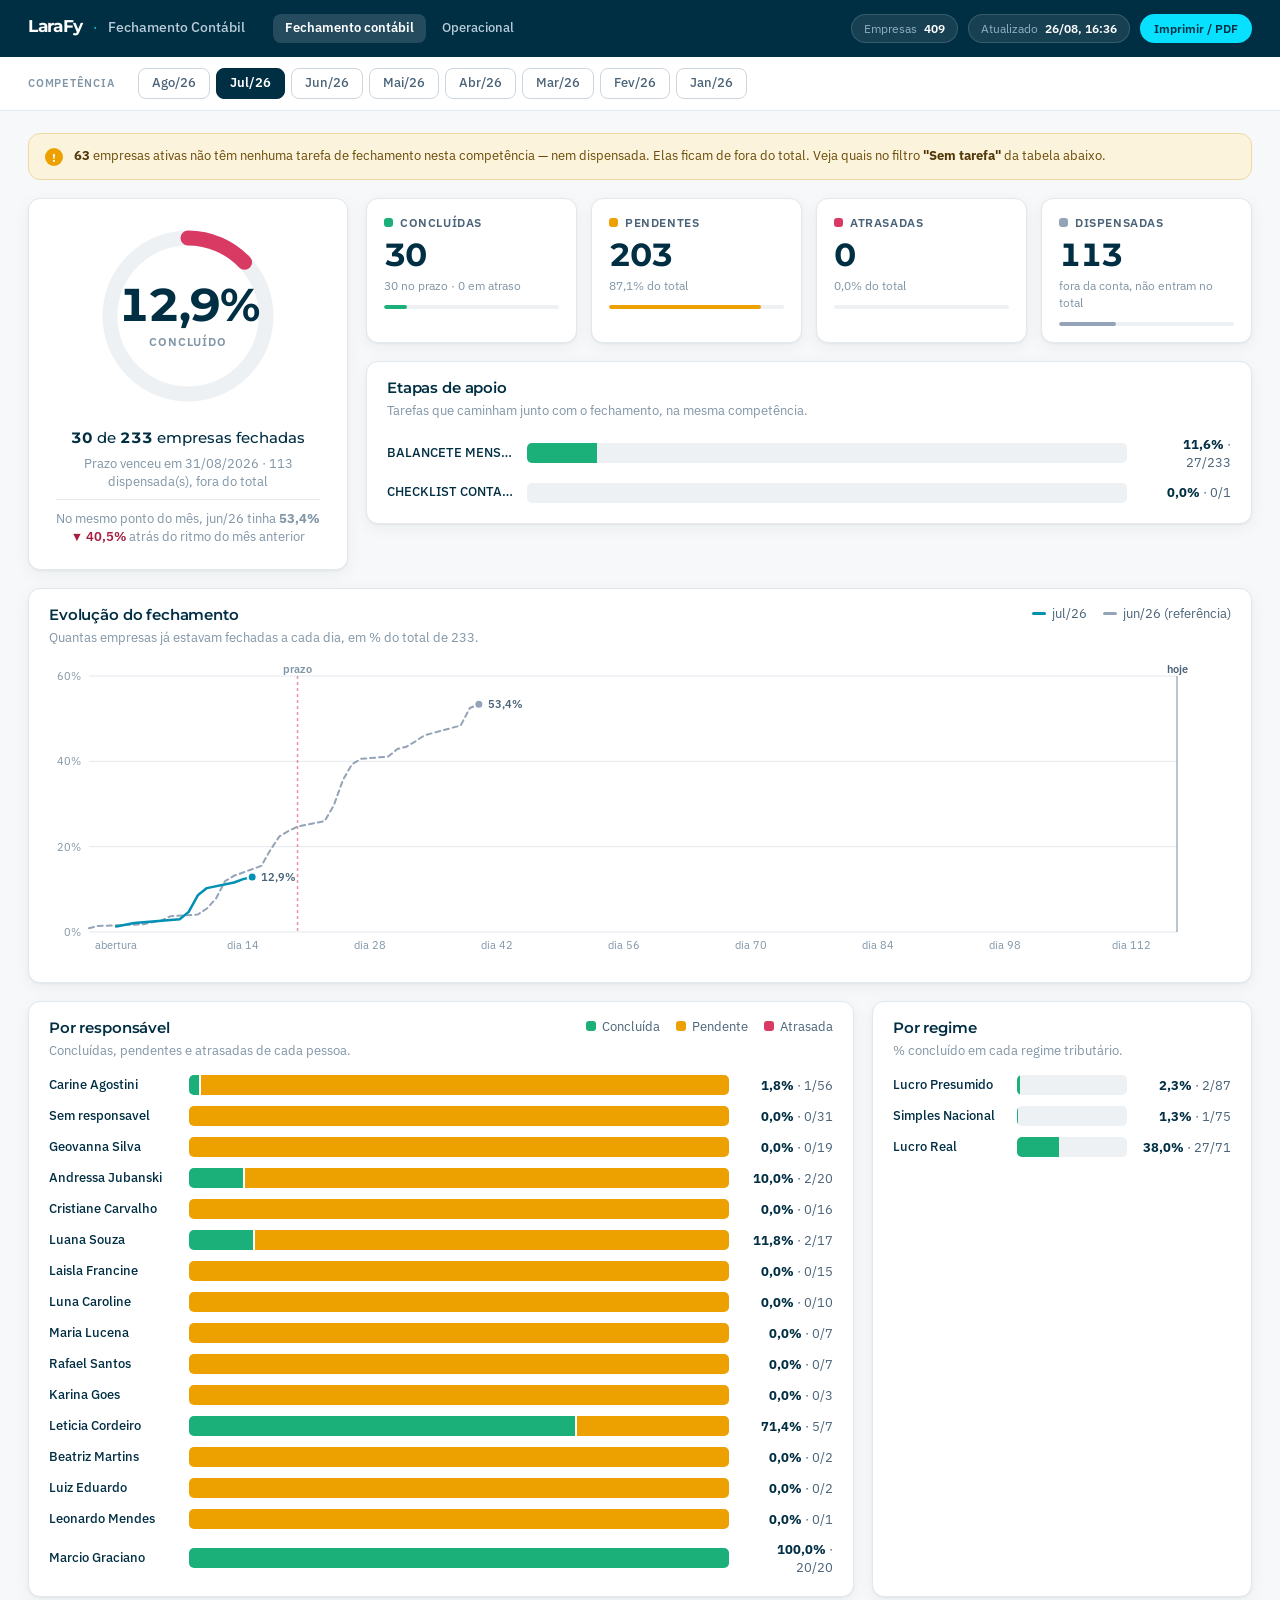
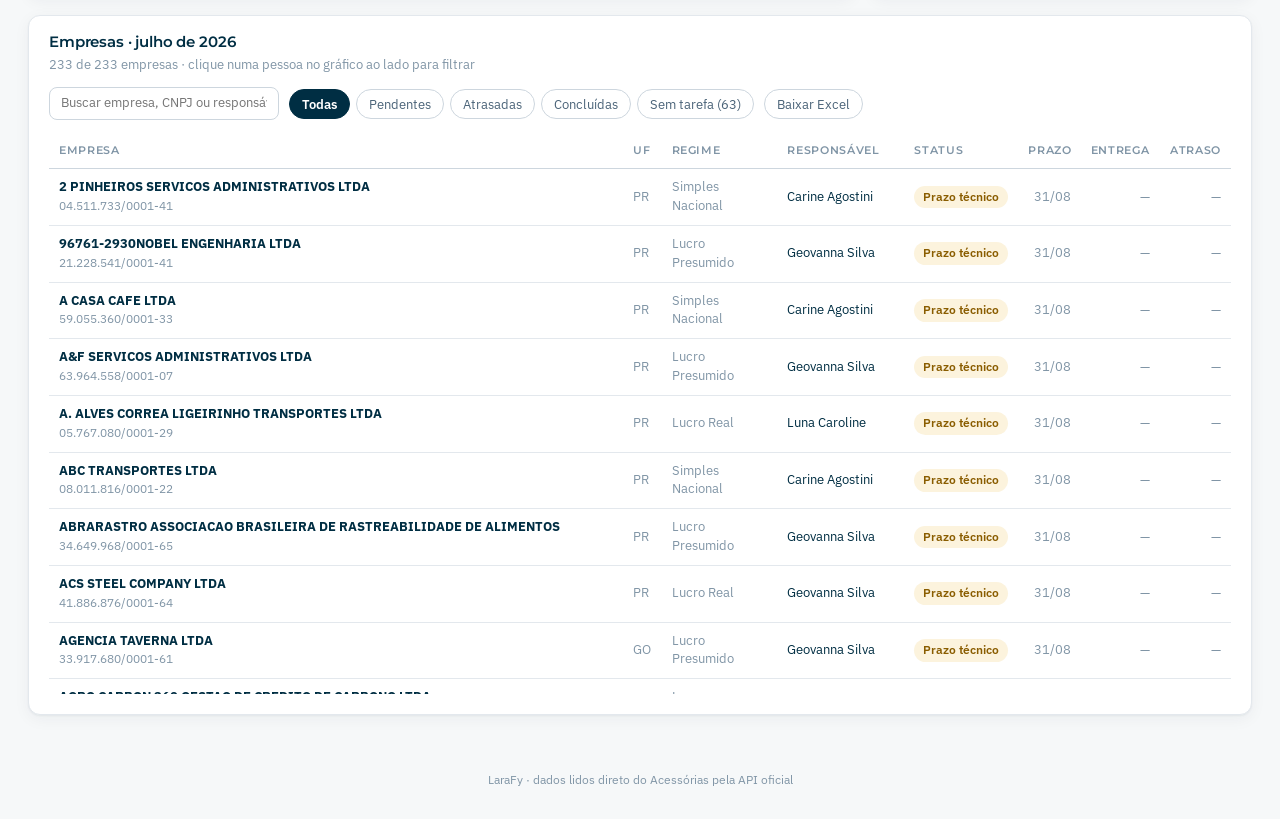
==== commit 86444dbc: "Painel operacional: todas as obrigacoes por area, com o passivo em aberto Segunda pagina do painel, " ====
--- a/index.html
+++ b/index.html
@@ -8,239 +8,7 @@
 <link rel="preconnect" href="https://fonts.googleapis.com">
 <link rel="preconnect" href="https://fonts.gstatic.com" crossorigin>
 <link href="https://fonts.googleapis.com/css2?family=IBM+Plex+Sans:wght@400;500;600&family=Montserrat:wght@600;700;800&display=swap" rel="stylesheet">
-<style>
-  *, *::before, *::after { margin: 0; padding: 0; box-sizing: border-box; }
-
-  :root {
-    --navy: #002e43;
-    --navy-light: #0b4258;
-    --cyan: #07e0ff;
-    --cyan-dim: #00738f;      /* o cyan da marca nao tem contraste para texto */
-
-    --bg: #f6f8f9;
-    --surface: #ffffff;
-    --border: #e3e8ed;
-    --border-strong: #cdd6de;
-
-    --text: #002e43;
-    --text-secondary: #4a6378;
-    --text-muted: #8095a6;
-
-    /* status - reservados, nunca usados como "mais uma série" */
-    --ok: #1baf7a;
-    --ok-bg: #e4f6ee;
-    --wait: #eda100;
-    --wait-bg: #fcf3dd;
-    --late: #d93a63;
-    --late-bg: #fbe8ee;
-    --off: #94a3b8;
-    --off-bg: #eef1f4;
-
-    --shadow: 0 1px 2px rgba(0,46,67,.05), 0 4px 16px rgba(0,46,67,.05);
-    --radius: 12px;
-  }
-
-  body {
-    font-family: 'IBM Plex Sans', -apple-system, BlinkMacSystemFont, 'Segoe UI', sans-serif;
-    background: var(--bg);
-    color: var(--text);
-    font-size: 14px;
-    line-height: 1.45;
-    -webkit-font-smoothing: antialiased;
-  }
-
-  /* ---------------------------------------------------------- cabeçalho */
-  header {
-    background: var(--navy);
-    color: #fff;
-    padding: 14px 28px;
-    display: flex; align-items: center; justify-content: space-between;
-    gap: 20px; flex-wrap: wrap;
-  }
-  /* Montserrat nos titulos, como manda o Manual de Marca */
-  .brand-name, .card-title, .tile-val, .hero-pct b, .hero-count, thead th {
-    font-family: 'Montserrat', 'IBM Plex Sans', sans-serif;
-  }
-  .brand { display: flex; align-items: baseline; gap: 10px; }
-  .brand-name { font-size: 17px; font-weight: 700; letter-spacing: -.02em; }
-  .brand-sep { color: var(--cyan); }
-  .brand-ctx { font-size: 14px; font-weight: 500; color: #b8ccd8; }
-  .head-right { display: flex; align-items: center; gap: 10px; font-size: 12px; }
-  .pill {
-    background: rgba(255,255,255,.09); border: 1px solid rgba(255,255,255,.14);
-    border-radius: 999px; padding: 5px 12px; display: flex; gap: 7px; align-items: center;
-  }
-  .pill-lbl { color: #8fb0c2; }
-  .pill-val { font-weight: 600; font-variant-numeric: tabular-nums; }
-  .btn-print {
-    background: var(--cyan); color: var(--navy); border: 0; border-radius: 999px;
-    padding: 6px 14px; font: inherit; font-size: 12px; font-weight: 600; cursor: pointer;
-  }
-  .btn-print:hover { background: #57e9ff; }
-
-  /* --------------------------------------------------------- barra filtro */
-  .filters {
-    background: var(--surface); border-bottom: 1px solid var(--border);
-    padding: 11px 28px; display: flex; align-items: center; gap: 22px; flex-wrap: wrap;
-    position: sticky; top: 0; z-index: 20;
-  }
-  .filter-label {
-    font-size: 11px; font-weight: 600; text-transform: uppercase;
-    letter-spacing: .07em; color: var(--text-muted); margin-right: 2px;
-  }
-  .comp-list { display: flex; gap: 6px; flex-wrap: wrap; }
-  .comp {
-    border: 1px solid var(--border-strong); background: var(--surface);
-    color: var(--text-secondary); border-radius: 8px; padding: 5px 13px;
-    font: inherit; font-size: 13px; font-weight: 500; cursor: pointer;
-    text-transform: capitalize; transition: .12s;
-  }
-  .comp:hover { border-color: var(--cyan); color: var(--navy); }
-  .comp.on { background: var(--navy); border-color: var(--navy); color: #fff; font-weight: 600; }
-
-  main { padding: 22px 28px 48px; max-width: 1480px; margin: 0 auto; display: grid; gap: 18px; }
-
-  .card {
-    background: var(--surface); border: 1px solid var(--border);
-    border-radius: var(--radius); box-shadow: var(--shadow);
-  }
-  .card-head {
-    padding: 15px 20px 0; display: flex; justify-content: space-between;
-    align-items: flex-start; gap: 14px; flex-wrap: wrap;
-  }
-  .card-title { font-size: 15px; font-weight: 600; letter-spacing: -.01em; }
-  .card-sub { font-size: 12.5px; color: var(--text-muted); margin-top: 2px; }
-  .card-body { padding: 16px 20px 20px; }
-
-  /* ------------------------------------------------------------- topo */
-  .top { display: grid; grid-template-columns: 320px 1fr; gap: 18px; }
-  @media (max-width: 1080px) { .top { grid-template-columns: 1fr; } }
-
-  .hero { display: flex; flex-direction: column; align-items: center; justify-content: center;
-          padding: 22px 20px 24px; text-align: center; }
-  .hero-ring { position: relative; width: 190px; height: 190px; }
-  .hero-pct {
-    position: absolute; inset: 0; display: flex; flex-direction: column;
-    align-items: center; justify-content: center;
-  }
-  .hero-pct b {
-    font-size: 46px; font-weight: 700; letter-spacing: -.035em;
-    line-height: 1; font-variant-numeric: tabular-nums;
-  }
-  .hero-pct span { font-size: 12px; color: var(--text-muted); margin-top: 5px;
-                   text-transform: uppercase; letter-spacing: .08em; font-weight: 600; }
-  .hero-count { margin-top: 16px; font-size: 15px; font-weight: 500; }
-  .hero-count b { font-variant-numeric: tabular-nums; }
-  .hero-prazo { margin-top: 5px; font-size: 12.5px; color: var(--text-muted); }
-
-  .tiles { display: grid; grid-template-columns: repeat(4, 1fr); gap: 14px; }
-  @media (max-width: 900px) { .tiles { grid-template-columns: repeat(2, 1fr); } }
-  .tile { padding: 15px 17px 16px; border-radius: var(--radius);
-          border: 1px solid var(--border); background: var(--surface); box-shadow: var(--shadow); }
-  .tile-top { display: flex; align-items: center; gap: 7px; }
-  .dot { width: 9px; height: 9px; border-radius: 3px; flex: none; }
-  .tile-lbl { font-size: 12px; font-weight: 600; color: var(--text-secondary);
-              text-transform: uppercase; letter-spacing: .05em; }
-  .tile-val { font-size: 32px; font-weight: 700; letter-spacing: -.03em;
-              margin-top: 7px; font-variant-numeric: tabular-nums; line-height: 1; }
-  .tile-sub { font-size: 12px; color: var(--text-muted); margin-top: 6px; min-height: 17px; }
-  .tile-bar { height: 4px; border-radius: 2px; background: var(--off-bg); margin-top: 11px; overflow: hidden; }
-  .tile-bar i { display: block; height: 100%; border-radius: 2px; }
-
-  .split-2 { display: grid; grid-template-columns: 1fr 380px; gap: 18px; }
-  @media (max-width: 1180px) { .split-2 { grid-template-columns: 1fr; } }
-
-  /* ----------------------------------------------------------- gráficos */
-  .legend { display: flex; gap: 16px; align-items: center; flex-wrap: wrap; }
-  .legend-item { display: flex; align-items: center; gap: 6px; font-size: 12.5px; color: var(--text-secondary); }
-  .legend-swatch { width: 14px; height: 3px; border-radius: 2px; }
-  .chart-wrap { position: relative; }
-  svg { display: block; width: 100%; overflow: visible; }
-  .grid-line { stroke: var(--border); stroke-width: 1; }
-  .axis-txt { fill: var(--text-muted); font-size: 11px; font-family: inherit; }
-  .axis-txt.b { fill: var(--text-secondary); font-weight: 600; }
-
-  .tip {
-    position: absolute; pointer-events: none; opacity: 0; transition: opacity .1s;
-    background: var(--navy); color: #fff; border-radius: 8px; padding: 9px 12px;
-    font-size: 12.5px; box-shadow: 0 6px 20px rgba(0,46,67,.22); z-index: 30;
-    white-space: nowrap; transform: translate(-50%, -100%);
-  }
-  .tip b { font-variant-numeric: tabular-nums; }
-  .tip-row { display: flex; align-items: center; gap: 7px; margin-top: 3px; }
-  .tip-ttl { font-weight: 600; border-bottom: 1px solid rgba(255,255,255,.18);
-             padding-bottom: 4px; margin-bottom: 2px; }
-
-  .bars { display: grid; gap: 11px; }
-  .bar-row { display: grid; grid-template-columns: 128px 1fr 92px; gap: 12px; align-items: center; }
-  .bar-name { font-size: 13px; font-weight: 500; white-space: nowrap;
-              overflow: hidden; text-overflow: ellipsis; }
-  .bar-track { height: 20px; background: var(--off-bg); border-radius: 5px; overflow: hidden; display: flex; }
-  .bar-track i { height: 100%; display: block; }
-  .bar-track i + i { border-left: 2px solid var(--surface); }
-  .bar-val { font-size: 12.5px; color: var(--text-secondary); text-align: right;
-             font-variant-numeric: tabular-nums; }
-  .bar-val b { color: var(--text); }
-
-  /* ------------------------------------------------------------ tabela */
-  .tbl-tools { display: flex; gap: 10px; flex-wrap: wrap; align-items: center; }
-  .inp {
-    border: 1px solid var(--border-strong); border-radius: 8px; padding: 6px 11px;
-    font: inherit; font-size: 13px; color: var(--text); background: var(--surface); min-width: 230px;
-  }
-  .inp:focus { outline: 2px solid var(--cyan); outline-offset: -1px; border-color: var(--cyan); }
-  .chips { display: flex; gap: 6px; }
-  .chip {
-    border: 1px solid var(--border-strong); background: var(--surface); border-radius: 999px;
-    padding: 5px 12px; font: inherit; font-size: 12.5px; cursor: pointer; color: var(--text-secondary);
-  }
-  .chip.on { background: var(--navy); border-color: var(--navy); color: #fff; font-weight: 600; }
-  .tbl-scroll { overflow-x: auto; margin-top: 14px; max-height: 560px; overflow-y: auto; }
-  table { width: 100%; border-collapse: collapse; font-size: 13px; }
-  thead th {
-    position: sticky; top: 0; background: var(--surface); text-align: left;
-    font-size: 11px; text-transform: uppercase; letter-spacing: .06em;
-    color: var(--text-muted); font-weight: 600; padding: 9px 10px;
-    border-bottom: 1px solid var(--border-strong); white-space: nowrap; z-index: 2;
-  }
-  tbody td { padding: 9px 10px; border-bottom: 1px solid var(--border); vertical-align: middle; }
-  tbody tr:hover { background: #f8fafb; }
-  .num { text-align: right; font-variant-numeric: tabular-nums; white-space: nowrap; }
-  .tag {
-    display: inline-flex; align-items: center; gap: 6px; padding: 3px 9px;
-    border-radius: 999px; font-size: 11.5px; font-weight: 600; white-space: nowrap;
-  }
-  .tag.ok { background: var(--ok-bg); color: #0a6a48; }
-  .tag.wait { background: var(--wait-bg); color: #8a5d00; }
-  .tag.late { background: var(--late-bg); color: #a32043; }
-  .tag.off { background: var(--off-bg); color: #55697a; }
-  .muted { color: var(--text-muted); }
-
-  .aviso {
-    display: flex; gap: 11px; align-items: flex-start;
-    background: var(--wait-bg); border: 1px solid #f0d9a0;
-    border-radius: var(--radius); padding: 13px 16px; font-size: 13px; color: #6b4a05;
-  }
-  .aviso b { color: #513806; }
-  .aviso-icone {
-    flex: none; width: 18px; height: 18px; border-radius: 50%; background: var(--wait);
-    color: #fff; font-size: 12px; font-weight: 700; display: flex;
-    align-items: center; justify-content: center; margin-top: 1px;
-  }
-  .aviso-linha + .aviso-linha { margin-top: 5px; }
-
-  footer { padding: 8px 28px 30px; color: var(--text-muted); font-size: 12px; text-align: center; }
-  .loading { padding: 70px 20px; text-align: center; color: var(--text-muted); }
-  .erro { padding: 22px; border-radius: var(--radius); background: var(--late-bg);
-          color: #a01b1b; border: 1px solid #f2c4c4; }
-
-  @media print {
-    header { background: #fff !important; color: var(--navy) !important; }
-    .filters, .btn-print, .tbl-tools { display: none; }
-    .card { break-inside: avoid; box-shadow: none; }
-    body { background: #fff; }
-  }
-</style>
+<link rel="stylesheet" href="estilo.css">
 </head>
 <body>
 
@@ -249,6 +17,10 @@
     <span class="brand-name">LaraFy</span>
     <span class="brand-sep">·</span>
     <span class="brand-ctx">Fechamento Contábil</span>
+    <nav class="nav">
+      <a href="index.html" class="on">Fechamento contábil</a>
+      <a href="operacional.html">Operacional</a>
+    </nav>
   </div>
   <div class="head-right">
     <div class="pill"><span class="pill-lbl">Empresas</span><span class="pill-val" id="pill-emp">--</span></div>
--- a/estilo.css
+++ b/estilo.css
@@ -0,0 +1,292 @@
+/* Estilo comum das paginas do painel LaraFy.
+   Cores e fontes do Manual de Marca; paleta de status validada para
+   daltonismo e contraste (skill dataviz). */
+
+  *, *::before, *::after { margin: 0; padding: 0; box-sizing: border-box; }
+
+  :root {
+    --navy: #002e43;
+    --navy-light: #0b4258;
+    --cyan: #07e0ff;
+    --cyan-dim: #00738f;      /* o cyan da marca nao tem contraste para texto */
+
+    --bg: #f6f8f9;
+    --surface: #ffffff;
+    --border: #e3e8ed;
+    --border-strong: #cdd6de;
+
+    --text: #002e43;
+    --text-secondary: #4a6378;
+    --text-muted: #8095a6;
+
+    /* status - reservados, nunca usados como "mais uma série" */
+    --ok: #1baf7a;
+    --ok-bg: #e4f6ee;
+    --wait: #eda100;
+    --wait-bg: #fcf3dd;
+    --late: #d93a63;
+    --late-bg: #fbe8ee;
+    --off: #94a3b8;
+    --off-bg: #eef1f4;
+
+    --shadow: 0 1px 2px rgba(0,46,67,.05), 0 4px 16px rgba(0,46,67,.05);
+    --radius: 12px;
+  }
+
+  body {
+    font-family: 'IBM Plex Sans', -apple-system, BlinkMacSystemFont, 'Segoe UI', sans-serif;
+    background: var(--bg);
+    color: var(--text);
+    font-size: 14px;
+    line-height: 1.45;
+    -webkit-font-smoothing: antialiased;
+  }
+
+  /* ---------------------------------------------------------- cabeçalho */
+  header {
+    background: var(--navy);
+    color: #fff;
+    padding: 14px 28px;
+    display: flex; align-items: center; justify-content: space-between;
+    gap: 20px; flex-wrap: wrap;
+  }
+  /* Montserrat nos titulos, como manda o Manual de Marca */
+  .brand-name, .card-title, .tile-val, .hero-pct b, .hero-count, thead th {
+    font-family: 'Montserrat', 'IBM Plex Sans', sans-serif;
+  }
+  .brand { display: flex; align-items: baseline; gap: 10px; }
+  .brand-name { font-size: 17px; font-weight: 700; letter-spacing: -.02em; }
+  .brand-sep { color: var(--cyan); }
+  .brand-ctx { font-size: 14px; font-weight: 500; color: #b8ccd8; }
+  .head-right { display: flex; align-items: center; gap: 10px; font-size: 12px; }
+  .pill {
+    background: rgba(255,255,255,.09); border: 1px solid rgba(255,255,255,.14);
+    border-radius: 999px; padding: 5px 12px; display: flex; gap: 7px; align-items: center;
+  }
+  .pill-lbl { color: #8fb0c2; }
+  .pill-val { font-weight: 600; font-variant-numeric: tabular-nums; }
+  .btn-print {
+    background: var(--cyan); color: var(--navy); border: 0; border-radius: 999px;
+    padding: 6px 14px; font: inherit; font-size: 12px; font-weight: 600; cursor: pointer;
+  }
+  .btn-print:hover { background: #57e9ff; }
+
+  /* --------------------------------------------------------- barra filtro */
+  .filters {
+    background: var(--surface); border-bottom: 1px solid var(--border);
+    padding: 11px 28px; display: flex; align-items: center; gap: 22px; flex-wrap: wrap;
+    position: sticky; top: 0; z-index: 20;
+  }
+  .filter-label {
+    font-size: 11px; font-weight: 600; text-transform: uppercase;
+    letter-spacing: .07em; color: var(--text-muted); margin-right: 2px;
+  }
+  .comp-list { display: flex; gap: 6px; flex-wrap: wrap; }
+  .comp {
+    border: 1px solid var(--border-strong); background: var(--surface);
+    color: var(--text-secondary); border-radius: 8px; padding: 5px 13px;
+    font: inherit; font-size: 13px; font-weight: 500; cursor: pointer;
+    text-transform: capitalize; transition: .12s;
+  }
+  .comp:hover { border-color: var(--cyan); color: var(--navy); }
+  .comp.on { background: var(--navy); border-color: var(--navy); color: #fff; font-weight: 600; }
+
+  main { padding: 22px 28px 48px; max-width: 1480px; margin: 0 auto; display: grid; gap: 18px; }
+
+  .card {
+    background: var(--surface); border: 1px solid var(--border);
+    border-radius: var(--radius); box-shadow: var(--shadow);
+  }
+  .card-head {
+    padding: 15px 20px 0; display: flex; justify-content: space-between;
+    align-items: flex-start; gap: 14px; flex-wrap: wrap;
+  }
+  .card-title { font-size: 15px; font-weight: 600; letter-spacing: -.01em; }
+  .card-sub { font-size: 12.5px; color: var(--text-muted); margin-top: 2px; }
+  .card-body { padding: 16px 20px 20px; }
+
+  /* ------------------------------------------------------------- topo */
+  .top { display: grid; grid-template-columns: 320px 1fr; gap: 18px; }
+  @media (max-width: 1080px) { .top { grid-template-columns: 1fr; } }
+
+  .hero { display: flex; flex-direction: column; align-items: center; justify-content: center;
+          padding: 22px 20px 24px; text-align: center; }
+  .hero-ring { position: relative; width: 190px; height: 190px; }
+  .hero-pct {
+    position: absolute; inset: 0; display: flex; flex-direction: column;
+    align-items: center; justify-content: center;
+  }
+  .hero-pct b {
+    font-size: 46px; font-weight: 700; letter-spacing: -.035em;
+    line-height: 1; font-variant-numeric: tabular-nums;
+  }
+  .hero-pct span { font-size: 12px; color: var(--text-muted); margin-top: 5px;
+                   text-transform: uppercase; letter-spacing: .08em; font-weight: 600; }
+  .hero-count { margin-top: 16px; font-size: 15px; font-weight: 500; }
+  .hero-count b { font-variant-numeric: tabular-nums; }
+  .hero-prazo { margin-top: 5px; font-size: 12.5px; color: var(--text-muted); }
+
+  .tiles { display: grid; grid-template-columns: repeat(4, 1fr); gap: 14px; }
+  @media (max-width: 900px) { .tiles { grid-template-columns: repeat(2, 1fr); } }
+  .tile { padding: 15px 17px 16px; border-radius: var(--radius);
+          border: 1px solid var(--border); background: var(--surface); box-shadow: var(--shadow); }
+  .tile-top { display: flex; align-items: center; gap: 7px; }
+  .dot { width: 9px; height: 9px; border-radius: 3px; flex: none; }
+  .tile-lbl { font-size: 12px; font-weight: 600; color: var(--text-secondary);
+              text-transform: uppercase; letter-spacing: .05em; }
+  .tile-val { font-size: 32px; font-weight: 700; letter-spacing: -.03em;
+              margin-top: 7px; font-variant-numeric: tabular-nums; line-height: 1; }
+  .tile-sub { font-size: 12px; color: var(--text-muted); margin-top: 6px; min-height: 17px; }
+  .tile-bar { height: 4px; border-radius: 2px; background: var(--off-bg); margin-top: 11px; overflow: hidden; }
+  .tile-bar i { display: block; height: 100%; border-radius: 2px; }
+
+  .split-2 { display: grid; grid-template-columns: 1fr 380px; gap: 18px; }
+  @media (max-width: 1180px) { .split-2 { grid-template-columns: 1fr; } }
+
+  /* ----------------------------------------------------------- gráficos */
+  .legend { display: flex; gap: 16px; align-items: center; flex-wrap: wrap; }
+  .legend-item { display: flex; align-items: center; gap: 6px; font-size: 12.5px; color: var(--text-secondary); }
+  .legend-swatch { width: 14px; height: 3px; border-radius: 2px; }
+  .chart-wrap { position: relative; }
+  svg { display: block; width: 100%; overflow: visible; }
+  .grid-line { stroke: var(--border); stroke-width: 1; }
+  .axis-txt { fill: var(--text-muted); font-size: 11px; font-family: inherit; }
+  .axis-txt.b { fill: var(--text-secondary); font-weight: 600; }
+
+  .tip {
+    position: absolute; pointer-events: none; opacity: 0; transition: opacity .1s;
+    background: var(--navy); color: #fff; border-radius: 8px; padding: 9px 12px;
+    font-size: 12.5px; box-shadow: 0 6px 20px rgba(0,46,67,.22); z-index: 30;
+    white-space: nowrap; transform: translate(-50%, -100%);
+  }
+  .tip b { font-variant-numeric: tabular-nums; }
+  .tip-row { display: flex; align-items: center; gap: 7px; margin-top: 3px; }
+  .tip-ttl { font-weight: 600; border-bottom: 1px solid rgba(255,255,255,.18);
+             padding-bottom: 4px; margin-bottom: 2px; }
+
+  .bars { display: grid; gap: 11px; }
+  .bar-row { display: grid; grid-template-columns: 128px 1fr 92px; gap: 12px; align-items: center; }
+  .bar-name { font-size: 13px; font-weight: 500; white-space: nowrap;
+              overflow: hidden; text-overflow: ellipsis; }
+  .bar-track { height: 20px; background: var(--off-bg); border-radius: 5px; overflow: hidden; display: flex; }
+  .bar-track i { height: 100%; display: block; }
+  .bar-track i + i { border-left: 2px solid var(--surface); }
+  .bar-val { font-size: 12.5px; color: var(--text-secondary); text-align: right;
+             font-variant-numeric: tabular-nums; }
+  .bar-val b { color: var(--text); }
+
+  /* ------------------------------------------------------------ tabela */
+  .tbl-tools { display: flex; gap: 10px; flex-wrap: wrap; align-items: center; }
+  .inp {
+    border: 1px solid var(--border-strong); border-radius: 8px; padding: 6px 11px;
+    font: inherit; font-size: 13px; color: var(--text); background: var(--surface); min-width: 230px;
+  }
+  .inp:focus { outline: 2px solid var(--cyan); outline-offset: -1px; border-color: var(--cyan); }
+  .chips { display: flex; gap: 6px; }
+  .chip {
+    border: 1px solid var(--border-strong); background: var(--surface); border-radius: 999px;
+    padding: 5px 12px; font: inherit; font-size: 12.5px; cursor: pointer; color: var(--text-secondary);
+  }
+  .chip.on { background: var(--navy); border-color: var(--navy); color: #fff; font-weight: 600; }
+  .tbl-scroll { overflow-x: auto; margin-top: 14px; max-height: 560px; overflow-y: auto; }
+  table { width: 100%; border-collapse: collapse; font-size: 13px; }
+  thead th {
+    position: sticky; top: 0; background: var(--surface); text-align: left;
+    font-size: 11px; text-transform: uppercase; letter-spacing: .06em;
+    color: var(--text-muted); font-weight: 600; padding: 9px 10px;
+    border-bottom: 1px solid var(--border-strong); white-space: nowrap; z-index: 2;
+  }
+  tbody td { padding: 9px 10px; border-bottom: 1px solid var(--border); vertical-align: middle; }
+  tbody tr:hover { background: #f8fafb; }
+  .num { text-align: right; font-variant-numeric: tabular-nums; white-space: nowrap; }
+  .tag {
+    display: inline-flex; align-items: center; gap: 6px; padding: 3px 9px;
+    border-radius: 999px; font-size: 11.5px; font-weight: 600; white-space: nowrap;
+  }
+  .tag.ok { background: var(--ok-bg); color: #0a6a48; }
+  .tag.wait { background: var(--wait-bg); color: #8a5d00; }
+  .tag.late { background: var(--late-bg); color: #a32043; }
+  .tag.off { background: var(--off-bg); color: #55697a; }
+  .muted { color: var(--text-muted); }
+
+  .aviso {
+    display: flex; gap: 11px; align-items: flex-start;
+    background: var(--wait-bg); border: 1px solid #f0d9a0;
+    border-radius: var(--radius); padding: 13px 16px; font-size: 13px; color: #6b4a05;
+  }
+  .aviso b { color: #513806; }
+  .aviso-icone {
+    flex: none; width: 18px; height: 18px; border-radius: 50%; background: var(--wait);
+    color: #fff; font-size: 12px; font-weight: 700; display: flex;
+    align-items: center; justify-content: center; margin-top: 1px;
+  }
+  .aviso-linha + .aviso-linha { margin-top: 5px; }
+
+  footer { padding: 8px 28px 30px; color: var(--text-muted); font-size: 12px; text-align: center; }
+  .loading { padding: 70px 20px; text-align: center; color: var(--text-muted); }
+  .erro { padding: 22px; border-radius: var(--radius); background: var(--late-bg);
+          color: #a01b1b; border: 1px solid #f2c4c4; }
+
+  @media print {
+    header { background: #fff !important; color: var(--navy) !important; }
+    .filters, .btn-print, .tbl-tools { display: none; }
+    .card { break-inside: avoid; box-shadow: none; }
+    body { background: #fff; }
+  }
+
+/* ------------------------------------------------- navegação entre páginas */
+.nav { display: flex; gap: 4px; margin-left: 18px; }
+.nav a {
+  color: #b8ccd8; text-decoration: none; font-size: 13px; font-weight: 500;
+  padding: 5px 12px; border-radius: 8px; transition: .12s;
+}
+.nav a:hover { background: rgba(255,255,255,.08); color: #fff; }
+.nav a.on { background: rgba(255,255,255,.14); color: #fff; font-weight: 600; }
+
+/* ------------------------------------------------------ painel operacional */
+.times { display: grid; grid-template-columns: repeat(3, 1fr); gap: 16px; }
+@media (max-width: 980px) { .times { grid-template-columns: 1fr; } }
+
+.time-card { padding: 17px 19px 19px; }
+.time-nome {
+  font-size: 12px; font-weight: 600; text-transform: uppercase;
+  letter-spacing: .06em; color: var(--text-secondary);
+}
+.time-pct {
+  font-family: 'Montserrat', sans-serif; font-size: 38px; font-weight: 700;
+  letter-spacing: -.03em; line-height: 1.05; margin-top: 6px;
+  font-variant-numeric: tabular-nums;
+}
+.time-sub { font-size: 12.5px; color: var(--text-muted); margin-top: 2px; }
+.empilhada { display: flex; height: 10px; border-radius: 5px; overflow: hidden;
+             margin-top: 13px; background: var(--off-bg); }
+.empilhada i { display: block; height: 100%; }
+.empilhada i + i { border-left: 2px solid var(--surface); }
+.empilhada-leg { display: flex; gap: 14px; margin-top: 9px; flex-wrap: wrap; }
+.empilhada-leg span { font-size: 12px; color: var(--text-secondary);
+                      display: flex; align-items: center; gap: 5px; }
+.empilhada-leg b { font-variant-numeric: tabular-nums; color: var(--text); }
+
+.passivo { border-left: 4px solid var(--late); }
+.passivo-num {
+  font-family: 'Montserrat', sans-serif; font-size: 42px; font-weight: 700;
+  letter-spacing: -.03em; line-height: 1; color: var(--late);
+  font-variant-numeric: tabular-nums;
+}
+.passivo-grid { display: grid; grid-template-columns: 210px 1fr; gap: 26px; align-items: start; }
+@media (max-width: 860px) { .passivo-grid { grid-template-columns: 1fr; } }
+.mini { display: grid; gap: 8px; }
+.mini-row { display: grid; grid-template-columns: 92px 1fr 62px; gap: 10px; align-items: center; }
+.mini-row span:first-child { font-size: 12.5px; color: var(--text-secondary); }
+.mini-track { height: 15px; background: var(--off-bg); border-radius: 4px; overflow: hidden; }
+.mini-track i { display: block; height: 100%; background: var(--late); }
+.mini-val { font-size: 12.5px; text-align: right; font-variant-numeric: tabular-nums; font-weight: 600; }
+
+.abas { display: flex; gap: 5px; }
+.aba {
+  border: 1px solid var(--border-strong); background: var(--surface); color: var(--text-secondary);
+  border-radius: 8px; padding: 4px 12px; font: inherit; font-size: 12.5px; cursor: pointer;
+}
+.aba.on { background: var(--navy); border-color: var(--navy); color: #fff; font-weight: 600; }
+
+.tag.multa { background: var(--late-bg); color: #a32043; }
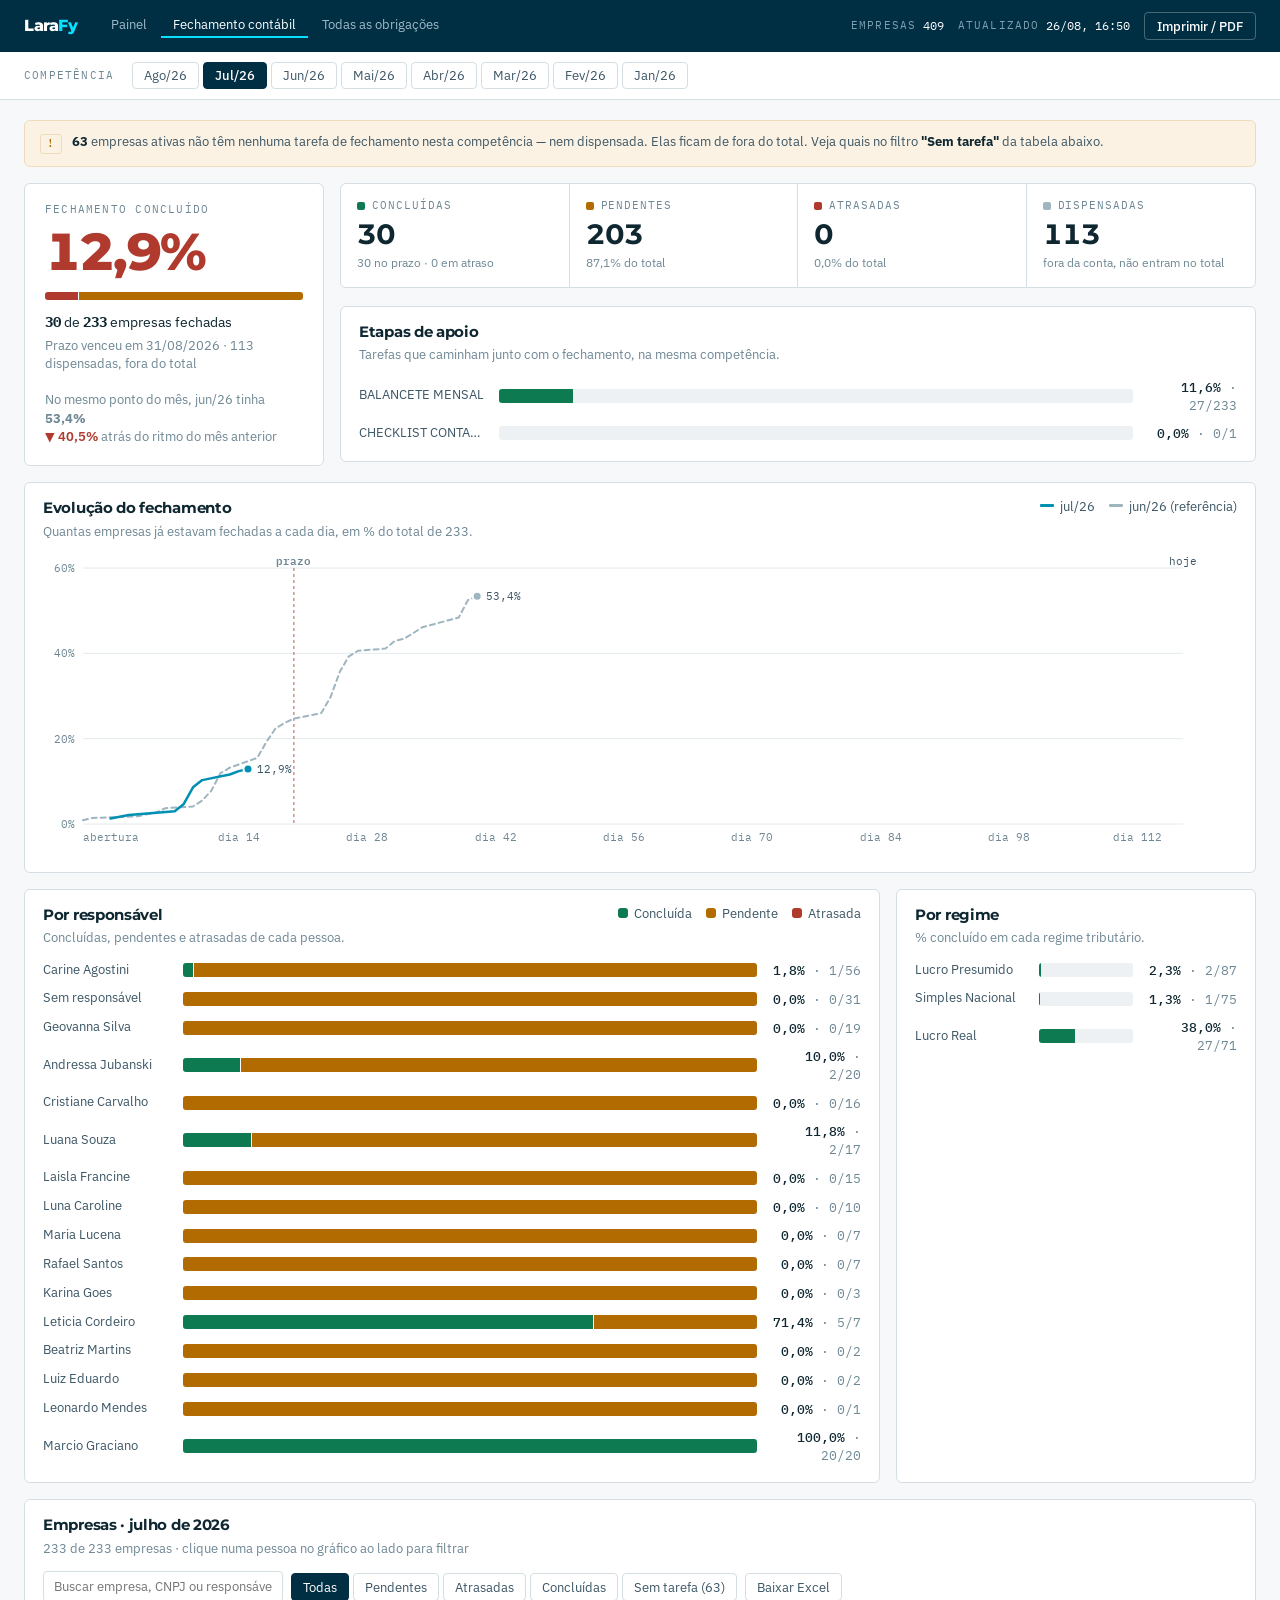
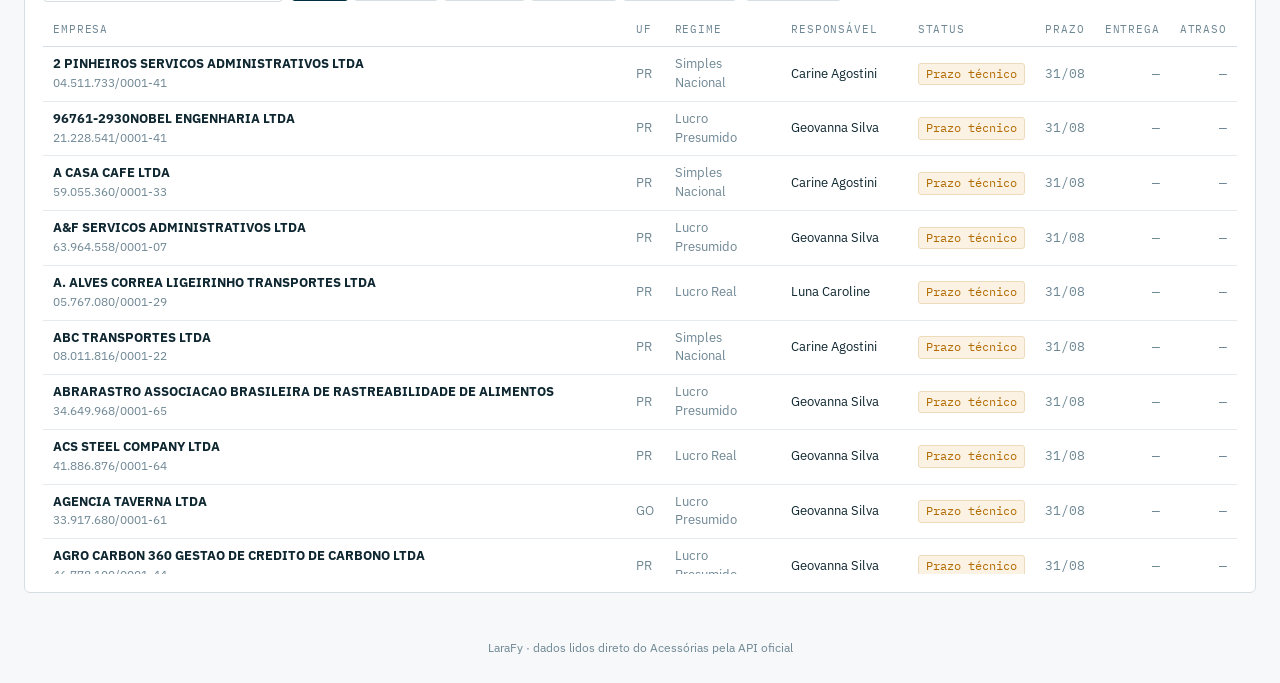
==== commit 73cf3843: "Painel de apresentacao e visual do pacote LaraFy nas tres telas painel.html: tela cheia 16:9 sem rol" ====
--- a/index.html
+++ b/index.html
@@ -5,21 +5,18 @@
 <meta name="viewport" content="width=device-width, initial-scale=1.0">
 <meta name="robots" content="noindex, nofollow, noarchive">
 <title>Fechamento Contábil · LaraFy</title>
-<link rel="preconnect" href="https://fonts.googleapis.com">
-<link rel="preconnect" href="https://fonts.gstatic.com" crossorigin>
-<link href="https://fonts.googleapis.com/css2?family=IBM+Plex+Sans:wght@400;500;600&family=Montserrat:wght@600;700;800&display=swap" rel="stylesheet">
+<link rel="stylesheet" href="larafy-tokens.css">
 <link rel="stylesheet" href="estilo.css">
 </head>
 <body>
 
 <header>
   <div class="brand">
-    <span class="brand-name">LaraFy</span>
-    <span class="brand-sep">·</span>
-    <span class="brand-ctx">Fechamento Contábil</span>
+    <span class="brand-name">Lara<i>Fy</i></span>
     <nav class="nav">
+      <a href="painel.html">Painel</a>
       <a href="index.html" class="on">Fechamento contábil</a>
-      <a href="operacional.html">Operacional</a>
+      <a href="operacional.html">Todas as obrigações</a>
     </nav>
   </div>
   <div class="head-right">
@@ -46,8 +43,14 @@
 // Slots da paleta da marca, ja validados para daltonismo e contraste.
 // A serie usa o azul-petroleo #0090B3, nao o cyan da marca: o cyan e
 // marca-texto, some numa linha de 2px.
-const COR = { ok:'#1baf7a', wait:'#eda100', late:'#d93a63', off:'#94a3b8',
-              atual:'#0090b3', ant:'#94a3b8' };
+// Semáforo e séries saem dos tokens do pacote visual: o semáforo é
+// separado da paleta de gráfico de propósito, e vem sempre com a palavra
+// junto na tela, nunca só a cor.
+const css = getComputedStyle(document.documentElement);
+const tk = n => css.getPropertyValue(n).trim();
+const COR = { ok: tk('--lf-ok'), wait: tk('--lf-atencao'), late: tk('--lf-erro'),
+              off: tk('--lf-serie-outros'), atual: tk('--lf-serie-1'),
+              ant: tk('--lf-serie-outros') };
 const MESES = ['jan','fev','mar','abr','mai','jun','jul','ago','set','out','nov','dez'];
 const MESES_LONGO = { jan:'janeiro', fev:'fevereiro', mar:'março', abr:'abril',
                       mai:'maio', jun:'junho', jul:'julho', ago:'agosto',
@@ -240,30 +243,28 @@
 
 /* ----------------------------------------------------------------- hero */
 function heroHTML(b) {
-  const R = 78, C = 2 * Math.PI * R, p = Math.max(0, Math.min(100, b.percentual));
-  // A cor julga o resultado, e so da para julgar depois do prazo. Enquanto a
-  // competencia esta correndo, o anel fica na cor da marca - senao um mes que
-  // acabou de abrir apareceria vermelho sem estar atrasado.
+  // Sem rosca: um número grande e uma barra reta dizem o mesmo sem obrigar
+  // ninguém a comparar ângulos. A cor só julga depois que o prazo vence —
+  // antes disso, um mês recém-aberto apareceria vermelho sem estar atrasado.
   const hoje = new Date().toISOString().slice(0, 10);
   const venceu = b.prazo_legal && b.prazo_legal < hoje;
-  const cor = !venceu ? COR.atual
-            : p >= 95 ? COR.ok : p >= 80 ? COR.wait : COR.late;
+  const p = Math.max(0, Math.min(100, b.percentual));
+  const cor = !venceu ? 'var(--lf-serie-1)'
+            : p >= 95 ? 'var(--lf-ok)' : p >= 80 ? 'var(--lf-atencao)' : 'var(--lf-erro)';
+  const w = n => b.total ? (n / b.total) * 100 : 0;
   return `
   <div class="card hero">
-    <div class="hero-ring">
-      <svg viewBox="0 0 190 190" style="height:190px">
-        <circle cx="95" cy="95" r="${R}" fill="none" stroke="#eef1f4" stroke-width="15"/>
-        <circle cx="95" cy="95" r="${R}" fill="none" stroke="${cor}" stroke-width="15"
-                stroke-linecap="round" stroke-dasharray="${C}"
-                stroke-dashoffset="${C * (1 - p / 100)}"
-                transform="rotate(-90 95 95)"/>
-      </svg>
-      <div class="hero-pct"><b>${pctTxt(b.percentual)}</b><span>concluído</span></div>
+    <div class="hero-cap">Fechamento concluído</div>
+    <div class="hero-num" style="color:${cor}">${pctTxt(b.percentual)}</div>
+    <div class="hero-barra">
+      ${b.concluidas ? `<i style="width:${w(b.concluidas)}%;background:${cor}"></i>` : ''}
+      ${b.atrasadas ? `<i style="width:${w(b.atrasadas)}%;background:var(--lf-erro)"></i>` : ''}
+      ${b.pendentes ? `<i style="width:${w(b.pendentes)}%;background:var(--lf-atencao)"></i>` : ''}
     </div>
     <div class="hero-count"><b>${nfmt(b.concluidas)}</b> de <b>${nfmt(b.total)}</b> empresas fechadas</div>
     <div class="hero-prazo">
       ${b.prazo_legal ? (venceu ? 'Prazo venceu em ' : 'Prazo: ') + dataBRcompleta(b.prazo_legal) : ''}
-      ${b.dispensadas ? ' · ' + nfmt(b.dispensadas) + ' dispensada(s), fora do total' : ''}
+      ${b.dispensadas ? ' · ' + nfmt(b.dispensadas) + ' dispensadas, fora do total' : ''}
     </div>
     ${comparativoHTML(b)}
   </div>`;
@@ -282,7 +283,7 @@
   const ate = bAnt.curva.filter(p => p.dia <= alvoDia);
   const ref = ate.length ? ate[ate.length - 1].percentual : 0;
   const dif = b.percentual - ref;
-  const cor = dif >= 0 ? '#0a6a48' : '#a32043';
+  const cor = dif >= 0 ? 'var(--lf-ok)' : 'var(--lf-erro)';
   const seta = dif >= 0 ? '▲' : '▼';
   return `<div class="hero-prazo" style="margin-top:9px;padding-top:9px;border-top:1px solid var(--border)">
     No mesmo ponto do mês, ${esc(anterior)} tinha <b>${pctTxt(ref)}</b><br>
--- a/larafy-tokens.css
+++ b/larafy-tokens.css
@@ -0,0 +1,118 @@
+/* ============================================================
+   LaraFy — camada de cores, fontes e medidas
+   Base: Manual de Marca LaraFy v1.0 (abr/2026)
+   Navy #002e43 primária · Cyan #07e0ff acento · Branco suporte
+
+   REGRA CENTRAL: o cyan é caneta marca-texto. No máximo ~5% da
+   tela. Nunca em texto (não tem contraste) — para texto use
+   --lf-cyan-tinta. Nunca em fundo grande. Nunca em gradiente.
+
+   Como usar num projeto novo:
+     <link rel="stylesheet" href="larafy-tokens.css">
+     <link rel="stylesheet" href="larafy-ui.css">
+   ============================================================ */
+
+@import url('https://fonts.googleapis.com/css2?family=Montserrat:wght@600;700;800&family=IBM+Plex+Sans:wght@400;500;600&family=IBM+Plex+Mono:wght@400;500&display=swap');
+
+:root{
+  color-scheme: light;
+
+  /* ---------- marca (não mexer: vem do manual) ---------- */
+  --lf-navy:       #002e43;
+  --lf-navy-esc:   #001824;
+  --lf-navy-claro: #0a3d55;
+  --lf-cyan:       #07e0ff;   /* marca-texto: logo, item ativo, foco, "ao vivo" */
+  --lf-cyan-tinta: #00738f;   /* quando o cyan precisa virar texto ou link */
+  --lf-cyan-fundo: #e4f7fc;   /* realce muito suave, área pequena */
+
+  /* ---------- fundos e tinta (cinza puxado pro navy) ---------- */
+  --lf-fundo:      #f6f8f9;
+  --lf-superficie: #ffffff;
+  --lf-rebaixo:    #edf1f3;
+  --lf-tinta:      #0f2731;
+  --lf-tinta-2:    #3c5665;
+  --lf-tinta-3:    #6e8794;
+  --lf-fio:        #d5dee2;
+  --lf-fio-suave:  #e4eaed;
+
+  /* ---------- semáforo (separado da marca; sempre com palavra junto) ---------- */
+  --lf-ok:         #0e7a52;  --lf-ok-fundo:    #e7f3ed;  --lf-ok-fio:    #c3e2d3;
+  --lf-atencao:    #b26b00;  --lf-atencao-fundo:#fbf2e3;  --lf-atencao-fio:#eddcbb;
+  --lf-erro:       #b03a2e;  --lf-erro-fundo:  #fbecea;  --lf-erro-fio:  #f0d2cd;
+
+  /* ---------- gráfico: 6 séries, ORDEM FIXA ----------
+     Validada com script de daltonismo e contraste (ΔE mínimo 9,1).
+     A cor gruda na coisa (ADN é sempre a 1ª), nunca no ranking.
+     Passou de 6 séries: o resto vira "Outros" em --lf-serie-outros.
+     Dispersão e mapa: no máximo 3 séries.                        */
+  --lf-serie-1: #0090b3;
+  --lf-serie-2: #eb6834;
+  --lf-serie-3: #4a3aa7;
+  --lf-serie-4: #1baf7a;
+  --lf-serie-5: #eda100;
+  --lf-serie-6: #d93a63;
+  --lf-serie-outros: #9fb6c0;
+  --lf-serie-trilho:  #edf1f3;   /* fundo da barra */
+
+  /* ---------- tipografia: três papéis, três fontes ----------
+     Montserrat  → título (marca). SEMPRE com aperto negativo,
+                   senão fica com cara de modelo de slide.
+     IBM Plex Sans → texto e interface (o manual deixou em aberto;
+                   Inter foi descartada por ser a fonte padrão de IA)
+     IBM Plex Mono → rótulo, hora, CNPJ, chave de nota, código    */
+  --lf-f-titulo: 'Montserrat','Segoe UI',system-ui,sans-serif;
+  --lf-f-texto:  'IBM Plex Sans','Segoe UI',system-ui,-apple-system,sans-serif;
+  --lf-f-mono:   'IBM Plex Mono',ui-monospace,'Cascadia Mono',Consolas,monospace;
+
+  --lf-aperto-titulo: -.025em;   /* título grande */
+  --lf-solto-rotulo:  .11em;     /* rótulo em maiúscula */
+
+  /* ---------- medidas ----------
+     Canto pequeno. 16px/20px é canto de IA.                       */
+  --lf-r1: 3px;
+  --lf-r2: 4px;
+  --lf-r3: 6px;
+
+  --lf-e1: 4px;  --lf-e2: 8px;  --lf-e3: 12px;
+  --lf-e4: 16px; --lf-e5: 24px; --lf-e6: 32px; --lf-e7: 48px;
+
+  /* ---------- sombra ----------
+     Conteúdo não tem sombra: um fio de 1px separa igual e não pesa.
+     Sombra só no que flutua de verdade (menu suspenso, modal).     */
+  --lf-sombra: none;
+  --lf-sombra-flutua: 0 10px 30px -12px rgba(0,46,67,.28);
+}
+
+/* ---------- modo escuro ---------- */
+@media (prefers-color-scheme: dark){
+  :root:not([data-theme="light"]){
+    color-scheme: dark;
+    --lf-navy:#04161f; --lf-navy-esc:#020e14; --lf-navy-claro:#0f4257;
+    --lf-cyan-tinta:#4fc8e4; --lf-cyan-fundo:#0d3444;
+    --lf-fundo:#08202d; --lf-superficie:#0c2a38; --lf-rebaixo:#0a2532;
+    --lf-tinta:#e9f1f5; --lf-tinta-2:#aec5d0; --lf-tinta-3:#7e98a6;
+    --lf-fio:#1d4155; --lf-fio-suave:#153444;
+    --lf-ok:#3fbf8c; --lf-ok-fundo:#0d2c24; --lf-ok-fio:#1c4b3c;
+    --lf-atencao:#d9a441; --lf-atencao-fundo:#2c2312; --lf-atencao-fio:#4d3d1b;
+    --lf-erro:#e8807a; --lf-erro-fundo:#2e1614; --lf-erro-fio:#5a2b26;
+    --lf-serie-1:#2196ba; --lf-serie-2:#d95926; --lf-serie-3:#8a72f0;
+    --lf-serie-4:#1da378; --lf-serie-5:#c08a12; --lf-serie-6:#e85c7a;
+    --lf-serie-outros:#5b7c8c; --lf-serie-trilho:#12303f;
+    --lf-sombra-flutua: 0 10px 30px -12px rgba(0,0,0,.6);
+  }
+}
+:root[data-theme="dark"]{
+  color-scheme: dark;
+  --lf-navy:#04161f; --lf-navy-esc:#020e14; --lf-navy-claro:#0f4257;
+  --lf-cyan-tinta:#4fc8e4; --lf-cyan-fundo:#0d3444;
+  --lf-fundo:#08202d; --lf-superficie:#0c2a38; --lf-rebaixo:#0a2532;
+  --lf-tinta:#e9f1f5; --lf-tinta-2:#aec5d0; --lf-tinta-3:#7e98a6;
+  --lf-fio:#1d4155; --lf-fio-suave:#153444;
+  --lf-ok:#3fbf8c; --lf-ok-fundo:#0d2c24; --lf-ok-fio:#1c4b3c;
+  --lf-atencao:#d9a441; --lf-atencao-fundo:#2c2312; --lf-atencao-fio:#4d3d1b;
+  --lf-erro:#e8807a; --lf-erro-fundo:#2e1614; --lf-erro-fio:#5a2b26;
+  --lf-serie-1:#2196ba; --lf-serie-2:#d95926; --lf-serie-3:#8a72f0;
+  --lf-serie-4:#1da378; --lf-serie-5:#c08a12; --lf-serie-6:#e85c7a;
+  --lf-serie-outros:#5b7c8c; --lf-serie-trilho:#12303f;
+  --lf-sombra-flutua: 0 10px 30px -12px rgba(0,0,0,.6);
+}
--- a/estilo.css
+++ b/estilo.css
@@ -1,292 +1,281 @@
-/* Estilo comum das paginas do painel LaraFy.
-   Cores e fontes do Manual de Marca; paleta de status validada para
-   daltonismo e contraste (skill dataviz). */
-
-  *, *::before, *::after { margin: 0; padding: 0; box-sizing: border-box; }
-
-  :root {
-    --navy: #002e43;
-    --navy-light: #0b4258;
-    --cyan: #07e0ff;
-    --cyan-dim: #00738f;      /* o cyan da marca nao tem contraste para texto */
-
-    --bg: #f6f8f9;
-    --surface: #ffffff;
-    --border: #e3e8ed;
-    --border-strong: #cdd6de;
-
-    --text: #002e43;
-    --text-secondary: #4a6378;
-    --text-muted: #8095a6;
-
-    /* status - reservados, nunca usados como "mais uma série" */
-    --ok: #1baf7a;
-    --ok-bg: #e4f6ee;
-    --wait: #eda100;
-    --wait-bg: #fcf3dd;
-    --late: #d93a63;
-    --late-bg: #fbe8ee;
-    --off: #94a3b8;
-    --off-bg: #eef1f4;
-
-    --shadow: 0 1px 2px rgba(0,46,67,.05), 0 4px 16px rgba(0,46,67,.05);
-    --radius: 12px;
-  }
-
-  body {
-    font-family: 'IBM Plex Sans', -apple-system, BlinkMacSystemFont, 'Segoe UI', sans-serif;
-    background: var(--bg);
-    color: var(--text);
-    font-size: 14px;
-    line-height: 1.45;
-    -webkit-font-smoothing: antialiased;
-  }
-
-  /* ---------------------------------------------------------- cabeçalho */
-  header {
-    background: var(--navy);
-    color: #fff;
-    padding: 14px 28px;
-    display: flex; align-items: center; justify-content: space-between;
-    gap: 20px; flex-wrap: wrap;
-  }
-  /* Montserrat nos titulos, como manda o Manual de Marca */
-  .brand-name, .card-title, .tile-val, .hero-pct b, .hero-count, thead th {
-    font-family: 'Montserrat', 'IBM Plex Sans', sans-serif;
-  }
-  .brand { display: flex; align-items: baseline; gap: 10px; }
-  .brand-name { font-size: 17px; font-weight: 700; letter-spacing: -.02em; }
-  .brand-sep { color: var(--cyan); }
-  .brand-ctx { font-size: 14px; font-weight: 500; color: #b8ccd8; }
-  .head-right { display: flex; align-items: center; gap: 10px; font-size: 12px; }
-  .pill {
-    background: rgba(255,255,255,.09); border: 1px solid rgba(255,255,255,.14);
-    border-radius: 999px; padding: 5px 12px; display: flex; gap: 7px; align-items: center;
-  }
-  .pill-lbl { color: #8fb0c2; }
-  .pill-val { font-weight: 600; font-variant-numeric: tabular-nums; }
-  .btn-print {
-    background: var(--cyan); color: var(--navy); border: 0; border-radius: 999px;
-    padding: 6px 14px; font: inherit; font-size: 12px; font-weight: 600; cursor: pointer;
-  }
-  .btn-print:hover { background: #57e9ff; }
-
-  /* --------------------------------------------------------- barra filtro */
-  .filters {
-    background: var(--surface); border-bottom: 1px solid var(--border);
-    padding: 11px 28px; display: flex; align-items: center; gap: 22px; flex-wrap: wrap;
-    position: sticky; top: 0; z-index: 20;
-  }
-  .filter-label {
-    font-size: 11px; font-weight: 600; text-transform: uppercase;
-    letter-spacing: .07em; color: var(--text-muted); margin-right: 2px;
-  }
-  .comp-list { display: flex; gap: 6px; flex-wrap: wrap; }
-  .comp {
-    border: 1px solid var(--border-strong); background: var(--surface);
-    color: var(--text-secondary); border-radius: 8px; padding: 5px 13px;
-    font: inherit; font-size: 13px; font-weight: 500; cursor: pointer;
-    text-transform: capitalize; transition: .12s;
-  }
-  .comp:hover { border-color: var(--cyan); color: var(--navy); }
-  .comp.on { background: var(--navy); border-color: var(--navy); color: #fff; font-weight: 600; }
-
-  main { padding: 22px 28px 48px; max-width: 1480px; margin: 0 auto; display: grid; gap: 18px; }
-
-  .card {
-    background: var(--surface); border: 1px solid var(--border);
-    border-radius: var(--radius); box-shadow: var(--shadow);
-  }
-  .card-head {
-    padding: 15px 20px 0; display: flex; justify-content: space-between;
-    align-items: flex-start; gap: 14px; flex-wrap: wrap;
-  }
-  .card-title { font-size: 15px; font-weight: 600; letter-spacing: -.01em; }
-  .card-sub { font-size: 12.5px; color: var(--text-muted); margin-top: 2px; }
-  .card-body { padding: 16px 20px 20px; }
-
-  /* ------------------------------------------------------------- topo */
-  .top { display: grid; grid-template-columns: 320px 1fr; gap: 18px; }
-  @media (max-width: 1080px) { .top { grid-template-columns: 1fr; } }
-
-  .hero { display: flex; flex-direction: column; align-items: center; justify-content: center;
-          padding: 22px 20px 24px; text-align: center; }
-  .hero-ring { position: relative; width: 190px; height: 190px; }
-  .hero-pct {
-    position: absolute; inset: 0; display: flex; flex-direction: column;
-    align-items: center; justify-content: center;
-  }
-  .hero-pct b {
-    font-size: 46px; font-weight: 700; letter-spacing: -.035em;
-    line-height: 1; font-variant-numeric: tabular-nums;
-  }
-  .hero-pct span { font-size: 12px; color: var(--text-muted); margin-top: 5px;
-                   text-transform: uppercase; letter-spacing: .08em; font-weight: 600; }
-  .hero-count { margin-top: 16px; font-size: 15px; font-weight: 500; }
-  .hero-count b { font-variant-numeric: tabular-nums; }
-  .hero-prazo { margin-top: 5px; font-size: 12.5px; color: var(--text-muted); }
-
-  .tiles { display: grid; grid-template-columns: repeat(4, 1fr); gap: 14px; }
-  @media (max-width: 900px) { .tiles { grid-template-columns: repeat(2, 1fr); } }
-  .tile { padding: 15px 17px 16px; border-radius: var(--radius);
-          border: 1px solid var(--border); background: var(--surface); box-shadow: var(--shadow); }
-  .tile-top { display: flex; align-items: center; gap: 7px; }
-  .dot { width: 9px; height: 9px; border-radius: 3px; flex: none; }
-  .tile-lbl { font-size: 12px; font-weight: 600; color: var(--text-secondary);
-              text-transform: uppercase; letter-spacing: .05em; }
-  .tile-val { font-size: 32px; font-weight: 700; letter-spacing: -.03em;
-              margin-top: 7px; font-variant-numeric: tabular-nums; line-height: 1; }
-  .tile-sub { font-size: 12px; color: var(--text-muted); margin-top: 6px; min-height: 17px; }
-  .tile-bar { height: 4px; border-radius: 2px; background: var(--off-bg); margin-top: 11px; overflow: hidden; }
-  .tile-bar i { display: block; height: 100%; border-radius: 2px; }
-
-  .split-2 { display: grid; grid-template-columns: 1fr 380px; gap: 18px; }
-  @media (max-width: 1180px) { .split-2 { grid-template-columns: 1fr; } }
-
-  /* ----------------------------------------------------------- gráficos */
-  .legend { display: flex; gap: 16px; align-items: center; flex-wrap: wrap; }
-  .legend-item { display: flex; align-items: center; gap: 6px; font-size: 12.5px; color: var(--text-secondary); }
-  .legend-swatch { width: 14px; height: 3px; border-radius: 2px; }
-  .chart-wrap { position: relative; }
-  svg { display: block; width: 100%; overflow: visible; }
-  .grid-line { stroke: var(--border); stroke-width: 1; }
-  .axis-txt { fill: var(--text-muted); font-size: 11px; font-family: inherit; }
-  .axis-txt.b { fill: var(--text-secondary); font-weight: 600; }
-
-  .tip {
-    position: absolute; pointer-events: none; opacity: 0; transition: opacity .1s;
-    background: var(--navy); color: #fff; border-radius: 8px; padding: 9px 12px;
-    font-size: 12.5px; box-shadow: 0 6px 20px rgba(0,46,67,.22); z-index: 30;
-    white-space: nowrap; transform: translate(-50%, -100%);
-  }
-  .tip b { font-variant-numeric: tabular-nums; }
-  .tip-row { display: flex; align-items: center; gap: 7px; margin-top: 3px; }
-  .tip-ttl { font-weight: 600; border-bottom: 1px solid rgba(255,255,255,.18);
-             padding-bottom: 4px; margin-bottom: 2px; }
-
-  .bars { display: grid; gap: 11px; }
-  .bar-row { display: grid; grid-template-columns: 128px 1fr 92px; gap: 12px; align-items: center; }
-  .bar-name { font-size: 13px; font-weight: 500; white-space: nowrap;
-              overflow: hidden; text-overflow: ellipsis; }
-  .bar-track { height: 20px; background: var(--off-bg); border-radius: 5px; overflow: hidden; display: flex; }
-  .bar-track i { height: 100%; display: block; }
-  .bar-track i + i { border-left: 2px solid var(--surface); }
-  .bar-val { font-size: 12.5px; color: var(--text-secondary); text-align: right;
-             font-variant-numeric: tabular-nums; }
-  .bar-val b { color: var(--text); }
-
-  /* ------------------------------------------------------------ tabela */
-  .tbl-tools { display: flex; gap: 10px; flex-wrap: wrap; align-items: center; }
-  .inp {
-    border: 1px solid var(--border-strong); border-radius: 8px; padding: 6px 11px;
-    font: inherit; font-size: 13px; color: var(--text); background: var(--surface); min-width: 230px;
-  }
-  .inp:focus { outline: 2px solid var(--cyan); outline-offset: -1px; border-color: var(--cyan); }
-  .chips { display: flex; gap: 6px; }
-  .chip {
-    border: 1px solid var(--border-strong); background: var(--surface); border-radius: 999px;
-    padding: 5px 12px; font: inherit; font-size: 12.5px; cursor: pointer; color: var(--text-secondary);
-  }
-  .chip.on { background: var(--navy); border-color: var(--navy); color: #fff; font-weight: 600; }
-  .tbl-scroll { overflow-x: auto; margin-top: 14px; max-height: 560px; overflow-y: auto; }
-  table { width: 100%; border-collapse: collapse; font-size: 13px; }
-  thead th {
-    position: sticky; top: 0; background: var(--surface); text-align: left;
-    font-size: 11px; text-transform: uppercase; letter-spacing: .06em;
-    color: var(--text-muted); font-weight: 600; padding: 9px 10px;
-    border-bottom: 1px solid var(--border-strong); white-space: nowrap; z-index: 2;
-  }
-  tbody td { padding: 9px 10px; border-bottom: 1px solid var(--border); vertical-align: middle; }
-  tbody tr:hover { background: #f8fafb; }
-  .num { text-align: right; font-variant-numeric: tabular-nums; white-space: nowrap; }
-  .tag {
-    display: inline-flex; align-items: center; gap: 6px; padding: 3px 9px;
-    border-radius: 999px; font-size: 11.5px; font-weight: 600; white-space: nowrap;
-  }
-  .tag.ok { background: var(--ok-bg); color: #0a6a48; }
-  .tag.wait { background: var(--wait-bg); color: #8a5d00; }
-  .tag.late { background: var(--late-bg); color: #a32043; }
-  .tag.off { background: var(--off-bg); color: #55697a; }
-  .muted { color: var(--text-muted); }
-
-  .aviso {
-    display: flex; gap: 11px; align-items: flex-start;
-    background: var(--wait-bg); border: 1px solid #f0d9a0;
-    border-radius: var(--radius); padding: 13px 16px; font-size: 13px; color: #6b4a05;
-  }
-  .aviso b { color: #513806; }
-  .aviso-icone {
-    flex: none; width: 18px; height: 18px; border-radius: 50%; background: var(--wait);
-    color: #fff; font-size: 12px; font-weight: 700; display: flex;
-    align-items: center; justify-content: center; margin-top: 1px;
-  }
-  .aviso-linha + .aviso-linha { margin-top: 5px; }
-
-  footer { padding: 8px 28px 30px; color: var(--text-muted); font-size: 12px; text-align: center; }
-  .loading { padding: 70px 20px; text-align: center; color: var(--text-muted); }
-  .erro { padding: 22px; border-radius: var(--radius); background: var(--late-bg);
-          color: #a01b1b; border: 1px solid #f2c4c4; }
-
-  @media print {
-    header { background: #fff !important; color: var(--navy) !important; }
-    .filters, .btn-print, .tbl-tools { display: none; }
-    .card { break-inside: avoid; box-shadow: none; }
-    body { background: #fff; }
-  }
-
-/* ------------------------------------------------- navegação entre páginas */
-.nav { display: flex; gap: 4px; margin-left: 18px; }
+/* ============================================================
+   Estilo das páginas de trabalho do painel (fechamento e operacional).
+
+   Todas as cores, fontes e medidas vêm de larafy-tokens.css, que é o
+   pacote visual da LaraFy. As regras de lá que mais aparecem aqui:
+
+     - canto no máximo 6px; sem sombra em conteúdo (um fio de 1px
+       separa igual e não pesa); sem gradiente; sem pílula
+     - cyan é caneta marca-texto: no máximo 3 lugares na tela, nunca
+       em texto (para texto, --lf-cyan-tinta)
+     - Montserrat só em título e sempre apertada; IBM Plex Sans no
+       texto; IBM Plex Mono em número, data, CNPJ e rótulo
+     - semáforo é separado da paleta de gráfico e vem sempre com a
+       palavra junto, nunca só a cor
+   ============================================================ */
+
+*, *::before, *::after { margin:0; padding:0; box-sizing:border-box; }
+
+body {
+  font-family: var(--lf-f-texto);
+  background: var(--lf-fundo);
+  color: var(--lf-tinta);
+  font-size: 14px;
+  line-height: 1.45;
+  -webkit-font-smoothing: antialiased;
+}
+
+.titulo, .card-title, .brand-name, .tile-val, .hero-num, thead th {
+  font-family: var(--lf-f-titulo);
+}
+.mono, .num { font-family: var(--lf-f-mono); font-variant-numeric: tabular-nums; }
+
+/* ------------------------------------------------------------- topo */
+header {
+  background: var(--lf-navy); color:#fff;
+  display:flex; align-items:center; justify-content:space-between;
+  gap:20px; flex-wrap:wrap; padding:0 24px; min-height:52px;
+}
+.brand { display:flex; align-items:center; gap:14px; }
+.brand-name { font-weight:800; font-size:16px; letter-spacing:-.03em; }
+.brand-name i { color: var(--lf-cyan); font-style:normal; }  /* 1º dos três usos do cyan */
+.brand-ctx { font-size:13px; color:#9fbccb; }
+.head-right { display:flex; align-items:center; gap:14px; font-size:12px; }
+.pill { display:flex; gap:7px; align-items:center; font-family: var(--lf-f-mono); }
+.pill-lbl { color:#7fa0b2; font-size:11px; letter-spacing:.1em; text-transform:uppercase; }
+.pill-val { color:#fff; font-variant-numeric: tabular-nums; }
+.btn-print {
+  font-family: var(--lf-f-texto); font-size:12.5px; font-weight:500;
+  color:#fff; background:transparent; border:1px solid rgba(255,255,255,.28);
+  border-radius: var(--lf-r2); padding:5px 12px; cursor:pointer;
+}
+.btn-print:hover { border-color:#fff; }
+
+.nav { display:flex; gap:2px; margin-left:8px; align-self:stretch; align-items:center; }
 .nav a {
-  color: #b8ccd8; text-decoration: none; font-size: 13px; font-weight: 500;
-  padding: 5px 12px; border-radius: 8px; transition: .12s;
-}
-.nav a:hover { background: rgba(255,255,255,.08); color: #fff; }
-.nav a.on { background: rgba(255,255,255,.14); color: #fff; font-weight: 600; }
-
-/* ------------------------------------------------------ painel operacional */
-.times { display: grid; grid-template-columns: repeat(3, 1fr); gap: 16px; }
-@media (max-width: 980px) { .times { grid-template-columns: 1fr; } }
-
-.time-card { padding: 17px 19px 19px; }
-.time-nome {
-  font-size: 12px; font-weight: 600; text-transform: uppercase;
-  letter-spacing: .06em; color: var(--text-secondary);
-}
-.time-pct {
-  font-family: 'Montserrat', sans-serif; font-size: 38px; font-weight: 700;
-  letter-spacing: -.03em; line-height: 1.05; margin-top: 6px;
+  color:#9fbccb; text-decoration:none; font-size:13px; padding:0 12px;
+  align-self:stretch; display:flex; align-items:center; border-bottom:2px solid transparent;
+}
+.nav a:hover { color:#fff; }
+.nav a.on { color:#fff; border-bottom-color: var(--lf-cyan); }   /* 2º uso do cyan */
+
+/* ---------------------------------------------------------- filtros */
+.filters {
+  background: var(--lf-superficie); border-bottom:1px solid var(--lf-fio);
+  padding:10px 24px; display:flex; align-items:center; gap:18px; flex-wrap:wrap;
+  position:sticky; top:0; z-index:20;
+}
+.filter-label {
+  font-family: var(--lf-f-mono); font-size:11px; letter-spacing: var(--lf-solto-rotulo);
+  text-transform:uppercase; color: var(--lf-tinta-3);
+}
+.comp-list { display:flex; gap:4px; flex-wrap:wrap; }
+.comp {
+  font-family: var(--lf-f-texto); font-size:13px; color: var(--lf-tinta-2);
+  background: var(--lf-superficie); border:1px solid var(--lf-fio);
+  border-radius: var(--lf-r2); padding:4px 11px; cursor:pointer; text-transform:capitalize;
+}
+.comp:hover { border-color: var(--lf-tinta-3); color: var(--lf-tinta); }
+.comp.on { background: var(--lf-navy); border-color: var(--lf-navy); color:#fff; font-weight:500; }
+
+main { padding:20px 24px 40px; max-width:1480px; margin:0 auto; display:grid; gap:16px; }
+
+/* ---- o "card" sem cara de card: fio de 1px, canto pequeno, sem sombra ---- */
+.card {
+  background: var(--lf-superficie);
+  border:1px solid var(--lf-fio);
+  border-radius: var(--lf-r3);
+}
+.card-head { padding:14px 18px 0; display:flex; justify-content:space-between;
+             align-items:flex-start; gap:14px; flex-wrap:wrap; }
+.card-title { font-size:15px; font-weight:700; letter-spacing:-.02em; }
+.card-sub { font-size:12.5px; color: var(--lf-tinta-3); margin-top:3px; max-width:78ch; }
+.card-body { padding:14px 18px 18px; }
+
+/* --------------------------------------------------- topo do fechamento */
+.top { display:grid; grid-template-columns:300px 1fr; gap:16px; }
+@media (max-width:1080px) { .top { grid-template-columns:1fr; } }
+
+/* Número grande sem caixa e sem rosca: barra reta diz a mesma coisa
+   e não obriga ninguém a comparar ângulos. */
+.hero { padding:18px 20px 20px; }
+.hero-num {
+  font-size:52px; font-weight:800; letter-spacing:-.04em; line-height:1;
   font-variant-numeric: tabular-nums;
 }
-.time-sub { font-size: 12.5px; color: var(--text-muted); margin-top: 2px; }
-.empilhada { display: flex; height: 10px; border-radius: 5px; overflow: hidden;
-             margin-top: 13px; background: var(--off-bg); }
-.empilhada i { display: block; height: 100%; }
-.empilhada i + i { border-left: 2px solid var(--surface); }
-.empilhada-leg { display: flex; gap: 14px; margin-top: 9px; flex-wrap: wrap; }
-.empilhada-leg span { font-size: 12px; color: var(--text-secondary);
-                      display: flex; align-items: center; gap: 5px; }
-.empilhada-leg b { font-variant-numeric: tabular-nums; color: var(--text); }
-
-.passivo { border-left: 4px solid var(--late); }
-.passivo-num {
-  font-family: 'Montserrat', sans-serif; font-size: 42px; font-weight: 700;
-  letter-spacing: -.03em; line-height: 1; color: var(--late);
-  font-variant-numeric: tabular-nums;
-}
-.passivo-grid { display: grid; grid-template-columns: 210px 1fr; gap: 26px; align-items: start; }
-@media (max-width: 860px) { .passivo-grid { grid-template-columns: 1fr; } }
-.mini { display: grid; gap: 8px; }
-.mini-row { display: grid; grid-template-columns: 92px 1fr 62px; gap: 10px; align-items: center; }
-.mini-row span:first-child { font-size: 12.5px; color: var(--text-secondary); }
-.mini-track { height: 15px; background: var(--off-bg); border-radius: 4px; overflow: hidden; }
-.mini-track i { display: block; height: 100%; background: var(--late); }
-.mini-val { font-size: 12.5px; text-align: right; font-variant-numeric: tabular-nums; font-weight: 600; }
-
-.abas { display: flex; gap: 5px; }
+.hero-cap {
+  font-family: var(--lf-f-mono); font-size:11px; letter-spacing: var(--lf-solto-rotulo);
+  text-transform:uppercase; color: var(--lf-tinta-3); margin-bottom:8px;
+}
+.hero-barra { height:8px; background: var(--lf-serie-trilho); border-radius: var(--lf-r1);
+              margin-top:14px; display:flex; overflow:hidden; }
+.hero-barra i { display:block; height:100%; }
+.hero-barra i + i { border-left:1px solid var(--lf-superficie); }
+.hero-count { margin-top:12px; font-size:14px; }
+.hero-count b { font-family: var(--lf-f-mono); font-variant-numeric: tabular-nums; }
+.hero-prazo { margin-top:4px; font-size:12.5px; color: var(--lf-tinta-3); }
+
+/* KPIs: sem caixa, separados por fio */
+.tiles { display:grid; grid-template-columns:repeat(4,1fr);
+         border:1px solid var(--lf-fio); border-radius: var(--lf-r3);
+         background: var(--lf-superficie); }
+@media (max-width:900px) { .tiles { grid-template-columns:repeat(2,1fr); } }
+.tile { padding:14px 16px 15px; border-right:1px solid var(--lf-fio); }
+.tile:last-child { border-right:0; }
+@media (max-width:900px) { .tile:nth-child(2) { border-right:0; } }
+.tile-top { display:flex; align-items:center; gap:7px; }
+.dot { width:8px; height:8px; border-radius:2px; flex:none; }
+.tile-lbl { font-family: var(--lf-f-mono); font-size:11px; letter-spacing:.09em;
+            text-transform:uppercase; color: var(--lf-tinta-3); }
+.tile-val { font-size:28px; font-weight:700; letter-spacing:-.03em; margin-top:6px;
+            line-height:1.05; font-variant-numeric: tabular-nums; }
+.tile-sub { font-size:12px; color: var(--lf-tinta-3); margin-top:5px; min-height:17px; }
+.tile-bar { display:none; }   /* a barra repetia o que o número já diz */
+
+.split-2 { display:grid; grid-template-columns:1fr 360px; gap:16px; }
+@media (max-width:1180px) { .split-2 { grid-template-columns:1fr; } }
+
+/* --------------------------------------------------------- gráficos */
+.legend { display:flex; gap:14px; align-items:center; flex-wrap:wrap; }
+.legend-item { display:flex; align-items:center; gap:6px; font-size:12.5px; color: var(--lf-tinta-2); }
+.legend-swatch { width:14px; height:3px; border-radius:1px; }
+.chart-wrap { position:relative; }
+svg { display:block; width:100%; overflow:visible; }
+.grid-line { stroke: var(--lf-fio-suave); stroke-width:1; }
+.axis-txt { fill: var(--lf-tinta-3); font-family: var(--lf-f-mono); font-size:11px; }
+.axis-txt.b { fill: var(--lf-tinta-2); }
+
+.tip {
+  position:absolute; pointer-events:none; opacity:0; transition:opacity .1s;
+  background: var(--lf-navy); color:#fff; border-radius: var(--lf-r2); padding:9px 11px;
+  font-size:12.5px; box-shadow: var(--lf-sombra-flutua); z-index:30;
+  white-space:nowrap; transform:translate(-50%,-100%);
+}
+.tip b { font-family: var(--lf-f-mono); font-variant-numeric: tabular-nums; }
+.tip-row { display:flex; align-items:center; gap:7px; margin-top:3px; }
+.tip-ttl { font-weight:600; border-bottom:1px solid rgba(255,255,255,.2);
+           padding-bottom:4px; margin-bottom:3px; }
+
+.bars { display:grid; gap:10px; }
+.bar-row { display:grid; grid-template-columns:128px 1fr 92px; gap:12px; align-items:center; }
+.bar-name { font-size:13px; white-space:nowrap; overflow:hidden; text-overflow:ellipsis;
+            color: var(--lf-tinta-2); }
+.bar-track { height:14px; background: var(--lf-serie-trilho); border-radius: var(--lf-r1);
+             overflow:hidden; display:flex; }
+.bar-track i { height:100%; display:block; }
+.bar-track i + i { border-left:1px solid var(--lf-superficie); }
+.bar-val { font-family: var(--lf-f-mono); font-size:12.5px; color: var(--lf-tinta-3);
+           text-align:right; font-variant-numeric: tabular-nums; }
+.bar-val b { color: var(--lf-tinta); font-weight:500; }
+
+/* ---------------------------------------------------------- tabela */
+.tbl-tools { display:flex; gap:8px; flex-wrap:wrap; align-items:center; }
+.inp {
+  font-family: var(--lf-f-texto); font-size:13px; color: var(--lf-tinta);
+  background: var(--lf-superficie); border:1px solid var(--lf-fio);
+  border-radius: var(--lf-r2); padding:6px 10px; min-width:240px;
+}
+.inp:focus { outline:2px solid var(--lf-cyan); outline-offset:-1px; }  /* 3º uso do cyan */
+.chips { display:flex; gap:4px; }
+.chip {
+  font-family: var(--lf-f-texto); font-size:12.5px; color: var(--lf-tinta-2);
+  background: var(--lf-superficie); border:1px solid var(--lf-fio);
+  border-radius: var(--lf-r2); padding:5px 11px; cursor:pointer;
+}
+.chip:hover { border-color: var(--lf-tinta-3); color: var(--lf-tinta); }
+.chip.on { background: var(--lf-navy); border-color: var(--lf-navy); color:#fff; }
+.tbl-scroll { overflow-x:auto; margin-top:12px; max-height:560px; overflow-y:auto; }
+table { width:100%; border-collapse:collapse; font-size:13px; }
+thead th {
+  position:sticky; top:0; background: var(--lf-superficie); text-align:left;
+  font-family: var(--lf-f-mono); font-size:11px; letter-spacing:.08em;
+  text-transform:uppercase; color: var(--lf-tinta-3); font-weight:400;
+  padding:8px 10px; border-bottom:1px solid var(--lf-fio); white-space:nowrap; z-index:2;
+}
+tbody td { padding:8px 10px; border-bottom:1px solid var(--lf-fio-suave); vertical-align:middle; }
+tbody tr:hover { background: var(--lf-rebaixo); }
+.num { text-align:right; font-family: var(--lf-f-mono);
+       font-variant-numeric: tabular-nums; white-space:nowrap; }
+
+/* marca de estado: sempre com a palavra, nunca só a cor */
+.tag {
+  display:inline-flex; align-items:center; gap:5px; padding:2px 7px;
+  border-radius: var(--lf-r1); border:1px solid transparent;
+  font-family: var(--lf-f-mono); font-size:11.5px; white-space:nowrap;
+}
+.tag.ok   { background: var(--lf-ok-fundo);      border-color: var(--lf-ok-fio);      color: var(--lf-ok); }
+.tag.wait { background: var(--lf-atencao-fundo); border-color: var(--lf-atencao-fio); color: var(--lf-atencao); }
+.tag.late { background: var(--lf-erro-fundo);    border-color: var(--lf-erro-fio);    color: var(--lf-erro); }
+.tag.off  { background: var(--lf-rebaixo);       border-color: var(--lf-fio);         color: var(--lf-tinta-3); }
+.tag.multa { background: var(--lf-erro-fundo); border-color: var(--lf-erro-fio); color: var(--lf-erro); }
+.muted { color: var(--lf-tinta-3); }
+
+footer { padding:6px 24px 26px; color: var(--lf-tinta-3); font-size:12px; text-align:center; }
+.loading { padding:60px 20px; text-align:center; color: var(--lf-tinta-3); }
+.erro { padding:18px; border-radius: var(--lf-r3); background: var(--lf-erro-fundo);
+        color: var(--lf-erro); border:1px solid var(--lf-erro-fio); }
+
+/* ----------------------------------------------------------- avisos */
+.aviso {
+  display:flex; gap:10px; align-items:flex-start;
+  background: var(--lf-atencao-fundo); border:1px solid var(--lf-atencao-fio);
+  border-radius: var(--lf-r3); padding:12px 15px; font-size:13px; color: var(--lf-tinta-2);
+}
+.aviso b { color: var(--lf-tinta); }
+.aviso-icone {
+  flex:none; font-family: var(--lf-f-mono); font-size:11px; font-weight:500;
+  letter-spacing:.08em; text-transform:uppercase; color: var(--lf-atencao);
+  border:1px solid var(--lf-atencao-fio); border-radius: var(--lf-r1);
+  padding:1px 6px; margin-top:1px;
+}
+.aviso-linha + .aviso-linha { margin-top:6px; }
+
+/* ------------------------------------------------- painel operacional */
+.times { display:grid; grid-template-columns:repeat(3,1fr); gap:14px; }
+@media (max-width:980px) { .times { grid-template-columns:1fr; } }
+.time-card { padding:16px 18px 18px; }
+.time-nome { font-family: var(--lf-f-mono); font-size:11px; letter-spacing:.1em;
+             text-transform:uppercase; color: var(--lf-tinta-3); }
+.time-pct { font-family: var(--lf-f-titulo); font-size:34px; font-weight:800;
+            letter-spacing:-.035em; line-height:1.05; margin-top:5px;
+            font-variant-numeric: tabular-nums; }
+.time-sub { font-size:12.5px; color: var(--lf-tinta-3); margin-top:2px; }
+.empilhada { display:flex; height:8px; border-radius: var(--lf-r1); overflow:hidden;
+             margin-top:12px; background: var(--lf-serie-trilho); }
+.empilhada i { display:block; height:100%; }
+.empilhada i + i { border-left:1px solid var(--lf-superficie); }
+.empilhada-leg { display:flex; gap:14px; margin-top:9px; flex-wrap:wrap; }
+.empilhada-leg span { font-size:12px; color: var(--lf-tinta-2);
+                      display:flex; align-items:center; gap:5px; }
+.empilhada-leg b { font-family: var(--lf-f-mono); color: var(--lf-tinta);
+                   font-variant-numeric: tabular-nums; font-weight:500; }
+
+/* nada de barra colorida na lateral: o número em cor de erro já pesa */
+.passivo { }
+.passivo-num { font-family: var(--lf-f-titulo); font-size:44px; font-weight:800;
+               letter-spacing:-.04em; line-height:1; color: var(--lf-erro);
+               font-variant-numeric: tabular-nums; }
+.passivo-grid { display:grid; grid-template-columns:210px 1fr; gap:26px; align-items:start; }
+@media (max-width:860px) { .passivo-grid { grid-template-columns:1fr; } }
+.mini { display:grid; gap:7px; }
+.mini-row { display:grid; grid-template-columns:80px 1fr 60px; gap:10px; align-items:center; }
+.mini-row span:first-child { font-family: var(--lf-f-mono); font-size:12px; color: var(--lf-tinta-2); }
+.mini-track { height:12px; background: var(--lf-serie-trilho); border-radius: var(--lf-r1); overflow:hidden; }
+.mini-track i { display:block; height:100%; background: var(--lf-erro); }
+.mini-val { font-family: var(--lf-f-mono); font-size:12.5px; text-align:right;
+            font-variant-numeric: tabular-nums; }
+
+.abas { display:flex; gap:4px; }
 .aba {
-  border: 1px solid var(--border-strong); background: var(--surface); color: var(--text-secondary);
-  border-radius: 8px; padding: 4px 12px; font: inherit; font-size: 12.5px; cursor: pointer;
-}
-.aba.on { background: var(--navy); border-color: var(--navy); color: #fff; font-weight: 600; }
-
-.tag.multa { background: var(--late-bg); color: #a32043; }
+  font-family: var(--lf-f-texto); font-size:12.5px; color: var(--lf-tinta-2);
+  background: var(--lf-superficie); border:1px solid var(--lf-fio);
+  border-radius: var(--lf-r2); padding:4px 11px; cursor:pointer;
+}
+.aba.on { background: var(--lf-navy); border-color: var(--lf-navy); color:#fff; }
+
+@media print {
+  header { background:#fff !important; color: var(--lf-navy) !important; }
+  .filters, .btn-print, .tbl-tools, .nav { display:none; }
+  .card { break-inside:avoid; }
+  body { background:#fff; }
+}
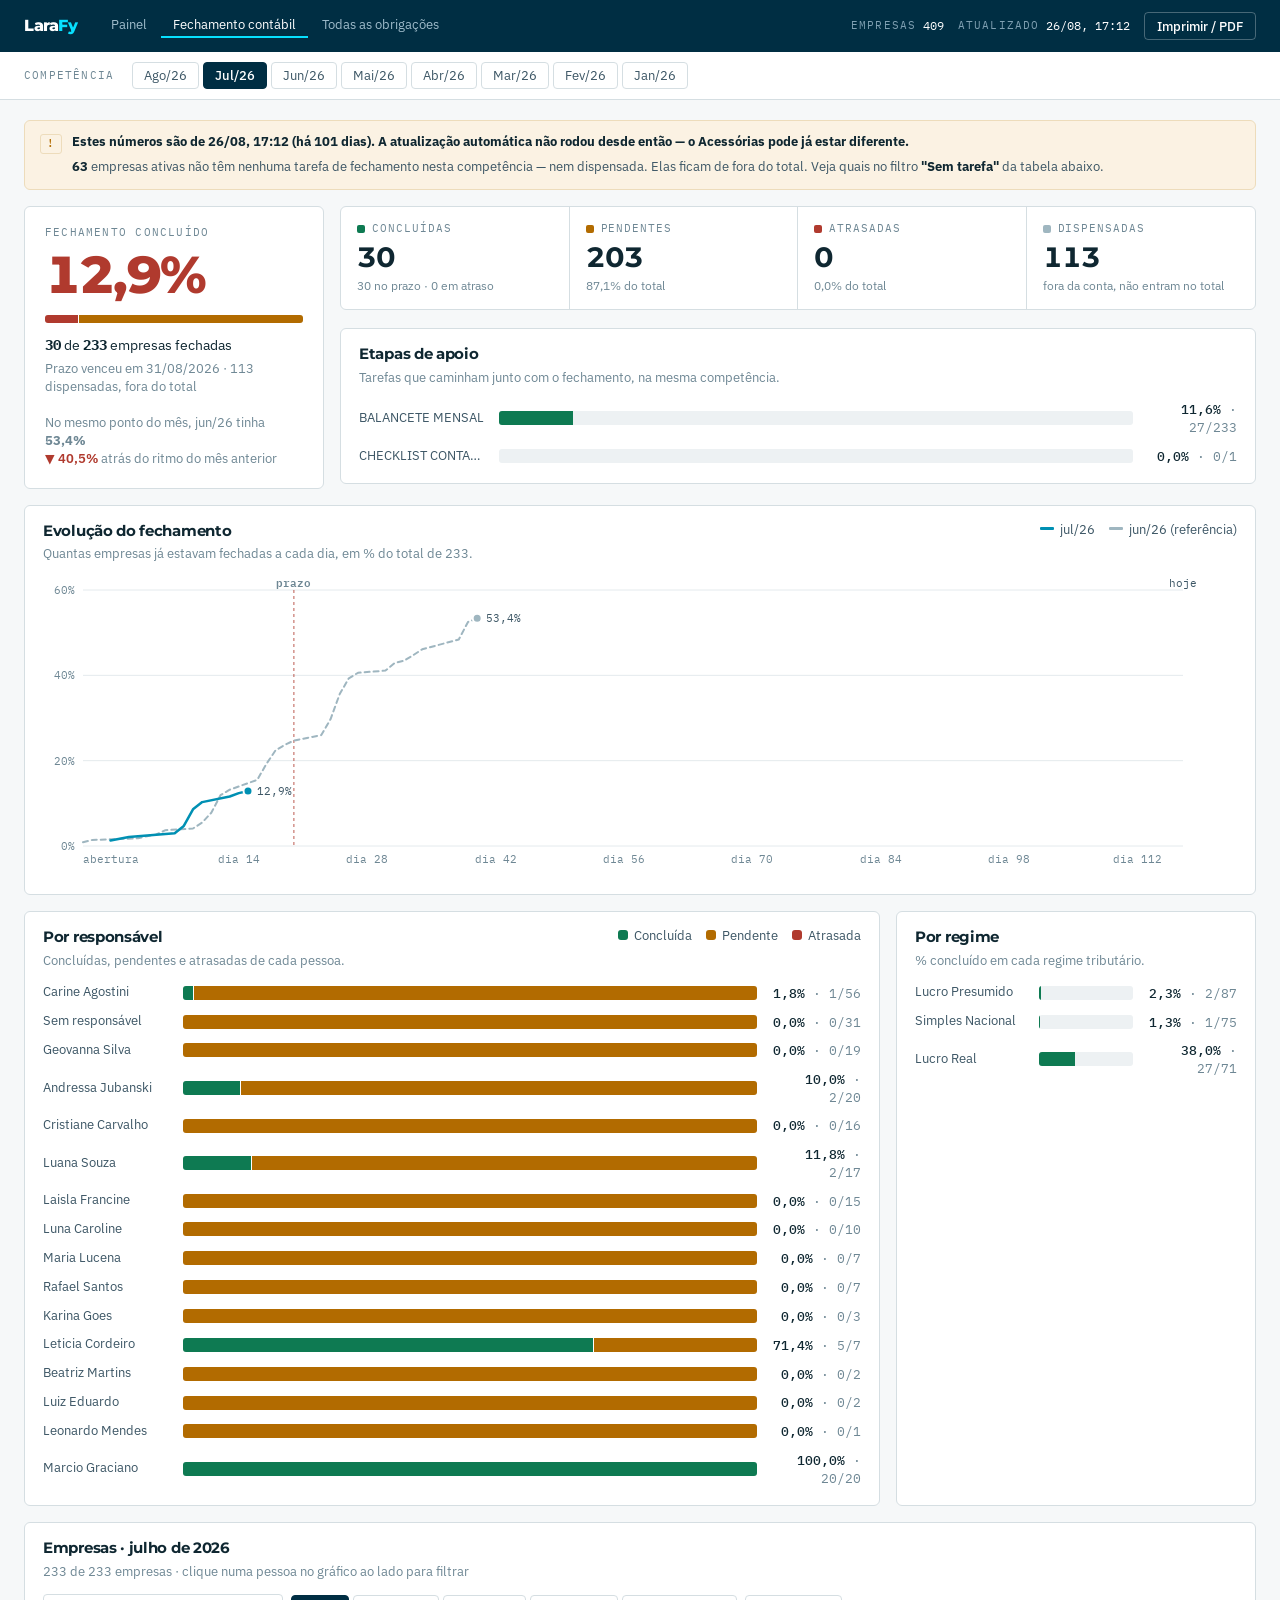
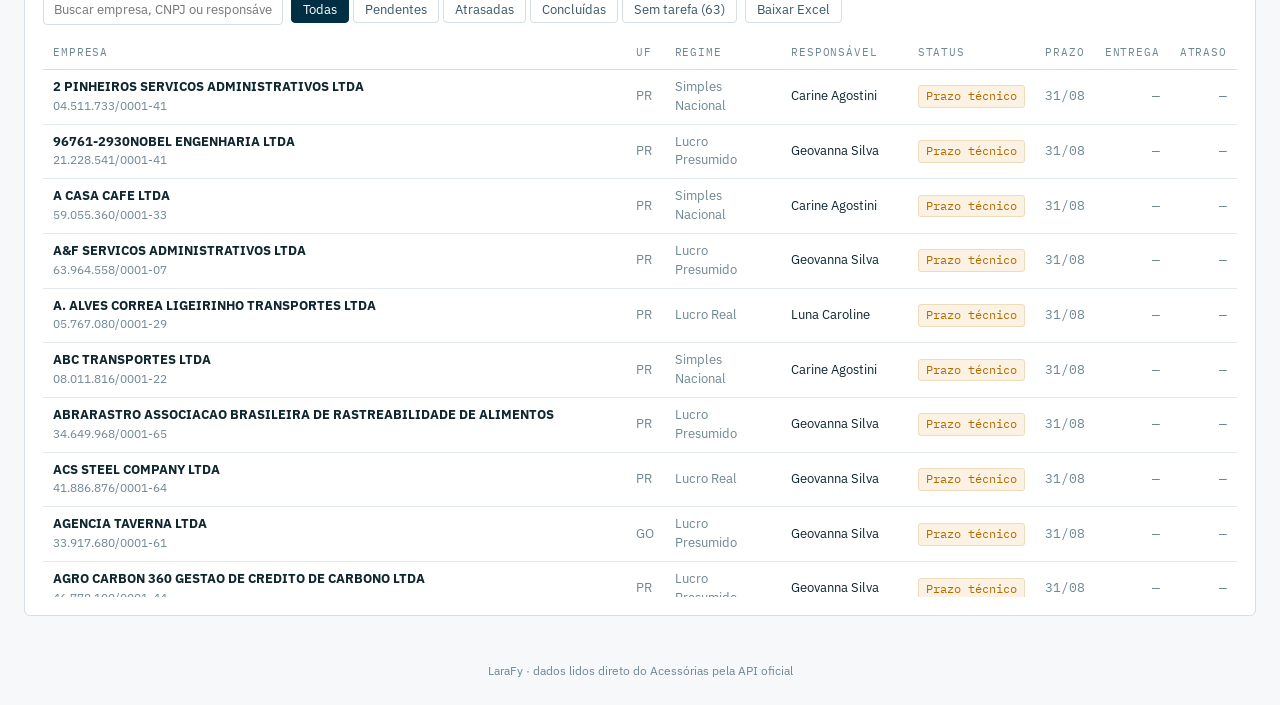
==== commit 8051214f: "Nenhuma tela pode ficar velha em silencio A queda do GitHub hoje mostrou o buraco: se a rodada autom" ====
--- a/index.html
+++ b/index.html
@@ -39,6 +39,7 @@
 
 <div class="tip" id="tip"></div>
 
+<script src="comum.js"></script>
 <script>
 // Slots da paleta da marca, ja validados para daltonismo e contraste.
 // A serie usa o azul-petroleo #0090B3, nao o cyan da marca: o cyan e
@@ -224,6 +225,8 @@
    empresa ativa sem a tarefa cadastrada (o painel não enxerga). */
 function avisosHTML(b) {
   const linhas = [];
+  const velho = frateDadosVelhos(DADOS.meta);
+  if (velho) linhas.push(`<div class="aviso-linha"><b>${esc(velho)}</b></div>`);
   const foco = DADOS.fechamento[DADOS.competencia_foco];
   if (foco && b.total < foco.total * 0.75) {
     linhas.push(`<div class="aviso-linha">Nesta competência apenas
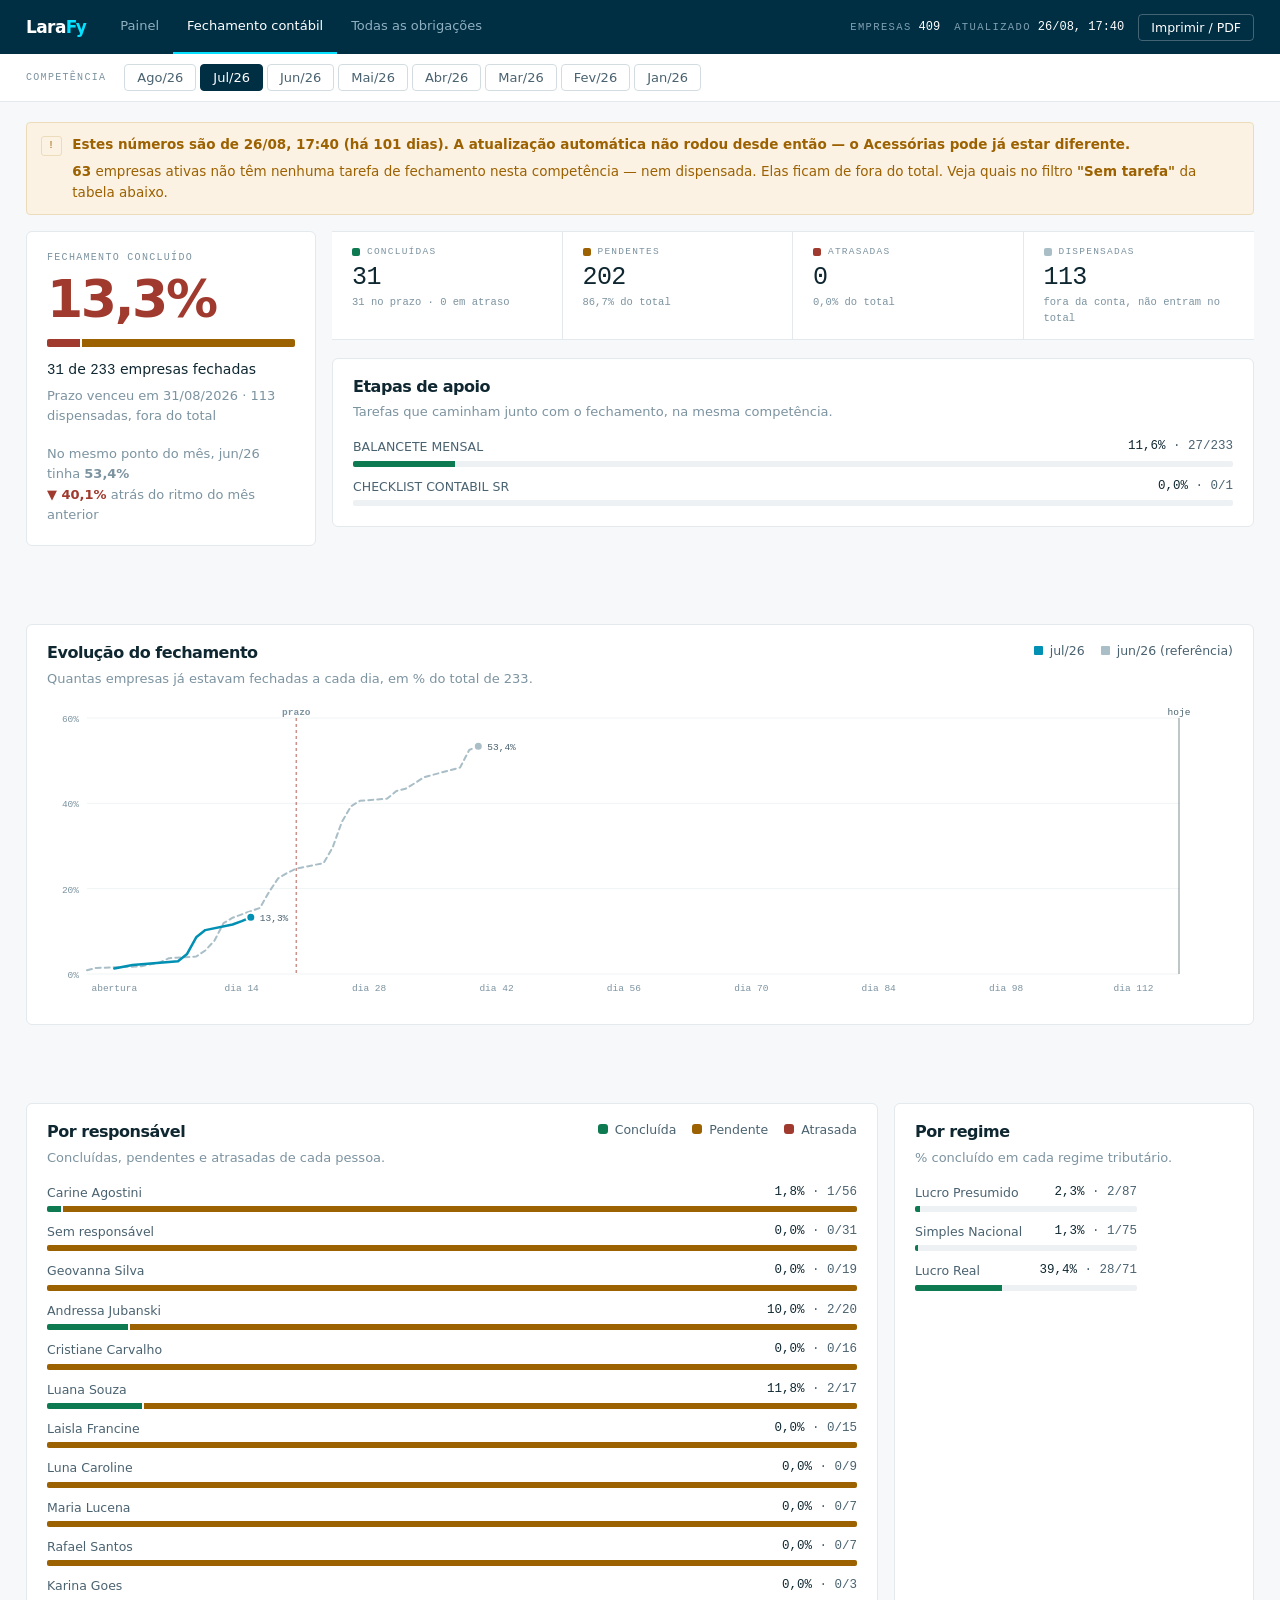
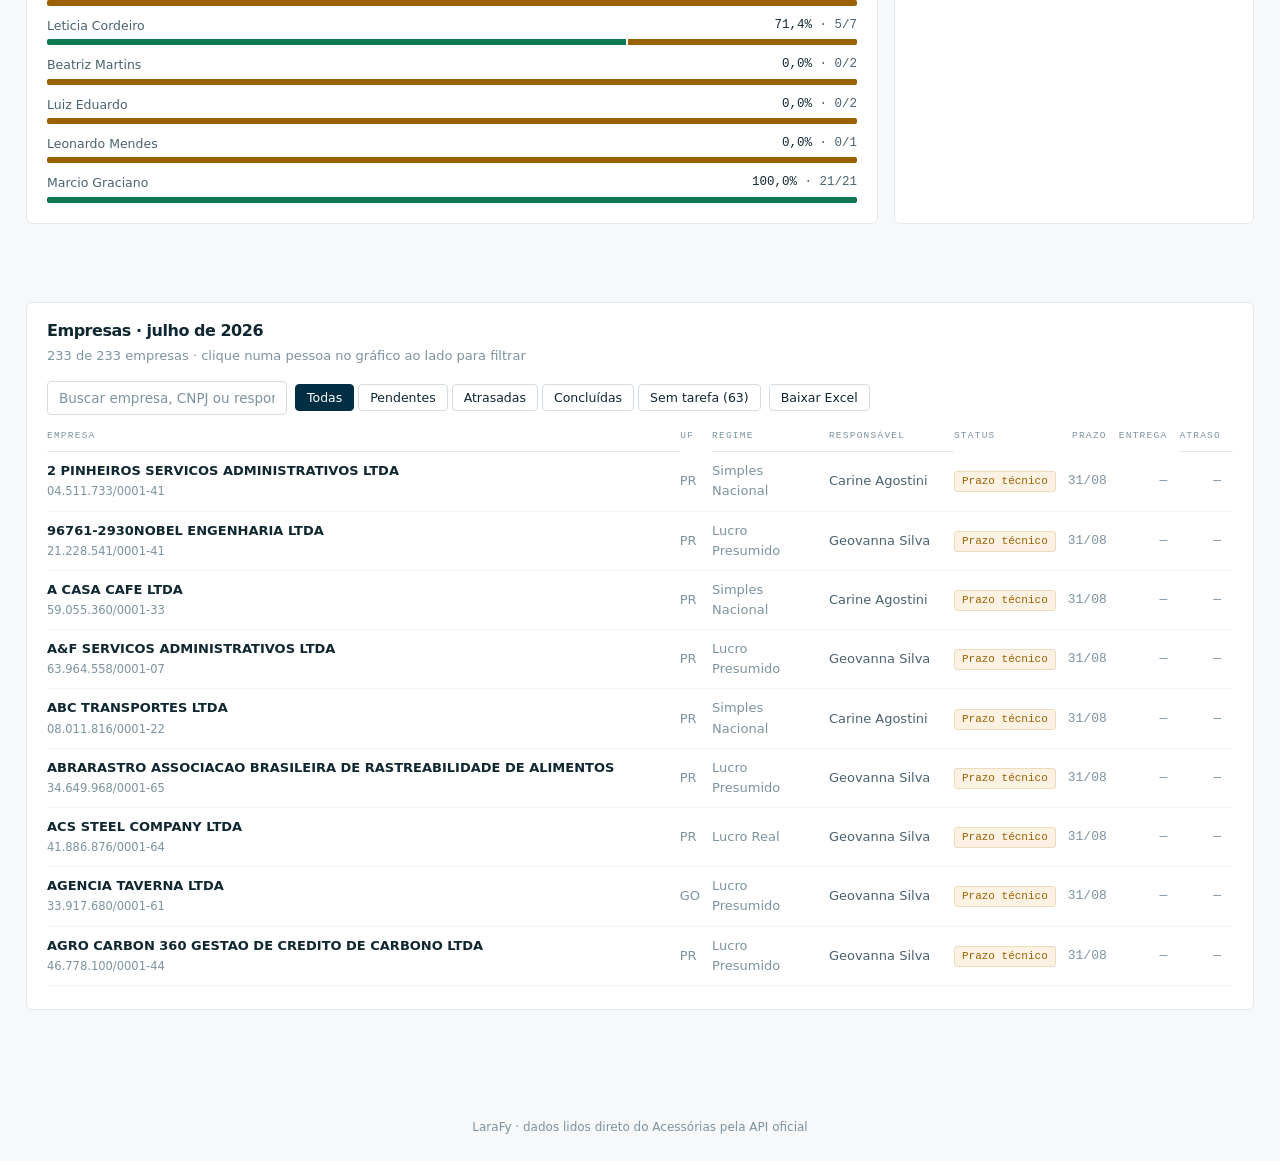
==== commit b236c29c: "As tres telas no mesmo enxoval O painel ja usava o kit; index.html e operacional.html seguiam com o " ====
--- a/index.html
+++ b/index.html
@@ -5,7 +5,7 @@
 <meta name="viewport" content="width=device-width, initial-scale=1.0">
 <meta name="robots" content="noindex, nofollow, noarchive">
 <title>Fechamento Contábil · LaraFy</title>
-<link rel="stylesheet" href="larafy-tokens.css">
+<link rel="stylesheet" href="kit.css">
 <link rel="stylesheet" href="estilo.css">
 </head>
 <body>
@@ -49,9 +49,9 @@
 // junto na tela, nunca só a cor.
 const css = getComputedStyle(document.documentElement);
 const tk = n => css.getPropertyValue(n).trim();
-const COR = { ok: tk('--lf-ok'), wait: tk('--lf-atencao'), late: tk('--lf-erro'),
-              off: tk('--lf-serie-outros'), atual: tk('--lf-serie-1'),
-              ant: tk('--lf-serie-outros') };
+const COR = { ok: tk('--ok'), wait: tk('--al'), late: tk('--mal'),
+              off: tk('--sOut'), atual: tk('--s1'),
+              ant: tk('--sOut') };
 const MESES = ['jan','fev','mar','abr','mai','jun','jul','ago','set','out','nov','dez'];
 const MESES_LONGO = { jan:'janeiro', fev:'fevereiro', mar:'março', abr:'abril',
                       mai:'maio', jun:'junho', jul:'julho', ago:'agosto',
@@ -252,8 +252,8 @@
   const hoje = new Date().toISOString().slice(0, 10);
   const venceu = b.prazo_legal && b.prazo_legal < hoje;
   const p = Math.max(0, Math.min(100, b.percentual));
-  const cor = !venceu ? 'var(--lf-serie-1)'
-            : p >= 95 ? 'var(--lf-ok)' : p >= 80 ? 'var(--lf-atencao)' : 'var(--lf-erro)';
+  const cor = !venceu ? 'var(--s1)'
+            : p >= 95 ? 'var(--ok)' : p >= 80 ? 'var(--al)' : 'var(--mal)';
   const w = n => b.total ? (n / b.total) * 100 : 0;
   return `
   <div class="card hero">
@@ -261,8 +261,8 @@
     <div class="hero-num" style="color:${cor}">${pctTxt(b.percentual)}</div>
     <div class="hero-barra">
       ${b.concluidas ? `<i style="width:${w(b.concluidas)}%;background:${cor}"></i>` : ''}
-      ${b.atrasadas ? `<i style="width:${w(b.atrasadas)}%;background:var(--lf-erro)"></i>` : ''}
-      ${b.pendentes ? `<i style="width:${w(b.pendentes)}%;background:var(--lf-atencao)"></i>` : ''}
+      ${b.atrasadas ? `<i style="width:${w(b.atrasadas)}%;background:var(--mal)"></i>` : ''}
+      ${b.pendentes ? `<i style="width:${w(b.pendentes)}%;background:var(--al)"></i>` : ''}
     </div>
     <div class="hero-count"><b>${nfmt(b.concluidas)}</b> de <b>${nfmt(b.total)}</b> empresas fechadas</div>
     <div class="hero-prazo">
@@ -286,7 +286,7 @@
   const ate = bAnt.curva.filter(p => p.dia <= alvoDia);
   const ref = ate.length ? ate[ate.length - 1].percentual : 0;
   const dif = b.percentual - ref;
-  const cor = dif >= 0 ? 'var(--lf-ok)' : 'var(--lf-erro)';
+  const cor = dif >= 0 ? 'var(--ok)' : 'var(--mal)';
   const seta = dif >= 0 ? '▲' : '▼';
   return `<div class="hero-prazo" style="margin-top:9px;padding-top:9px;border-top:1px solid var(--border)">
     No mesmo ponto do mês, ${esc(anterior)} tinha <b>${pctTxt(ref)}</b><br>
@@ -401,7 +401,7 @@
             fill="${COR.late}" font-weight="600">prazo</text>` : ''}
     ${diaHoje != null && diaHoje >= 0 && diaHoje <= maxX ? `
       <line x1="${px(diaHoje)}" x2="${px(diaHoje)}" y1="${M.t}" y2="${H - M.b}"
-            stroke="var(--navy)" stroke-width="1.5" opacity=".35"/>
+            stroke="var(--tin)" stroke-width="1.5" opacity=".35"/>
       <text class="axis-txt b" x="${px(diaHoje)}" y="${M.t - 3}" text-anchor="middle">hoje</text>` : ''}
     ${sB.length ? `<path d="${linha(sB)}" fill="none" stroke="${COR.ant}" stroke-width="2"
         stroke-dasharray="5 4" stroke-linecap="round" stroke-linejoin="round"/>` : ''}
--- a/kit.css
+++ b/kit.css
@@ -0,0 +1,256 @@
+/* ============================================================
+   Kit de pecas LaraFy — copiado do enxoval oficial, sem alterar.
+   Fonte: artifact "Kit de Pecas LaraFy v1".
+
+   Nao editar aqui: se a peca mudar no enxoval, copiar de la de novo.
+   O painel usa estas classes como estao (.faixa-num, .deitadas,
+   .colunas, .destaque, .aviso, .mrc, .painel, table).
+   ============================================================ */
+
+:root{
+  color-scheme:light;
+  --pap:#FFFFFF; --fundo:#F6F8F9; --reb:#F0F4F5;
+  --tin:#0F2731; --tin2:#4A6270; --fr:#7C93A0;
+  --fio:#E3E9EC; --fio2:#F0F4F5; --fio3:#D3DDE1;
+  --navy:#002E43; --navy2:#013D59; --cyan:#07E0FF; --cyanT:#00738F;
+  --ok:#0E7A52; --okF:#E7F3ED; --okB:#C3E2D3;
+  --al:#9C6100; --alF:#FBF2E3; --alB:#EDDCBB;
+  --mal:#A03A2E; --malF:#FBECEA; --malB:#F0D2CD;
+  --s1:#0090B3; --s2:#EB6834; --s3:#4A3AA7; --s4:#1BAF7A; --s5:#EDA100; --s6:#D93A63;
+  --sOut:#A9BEC7; --trilho:#EDF1F3;
+  --fd:"Montserrat","Segoe UI",system-ui,sans-serif;
+  --fb:"IBM Plex Sans","Segoe UI",system-ui,sans-serif;
+  --fm:"IBM Plex Mono",ui-monospace,Consolas,monospace;
+  --curva:cubic-bezier(.32,.72,0,1);
+  --t-micro:90ms; --t:150ms; --t-painel:200ms;
+  --r:4px; --r2:6px;
+}
+@media (prefers-color-scheme:dark){:root:not([data-theme="light"]){
+  color-scheme:dark;
+  --pap:#0D1920; --fundo:#0A1319; --reb:#13212A;
+  --tin:#E8EFF2; --tin2:#A6BCC6; --fr:#76909C;
+  --fio:#1D2F39; --fio2:#16242C; --fio3:#263B47;
+  --navy:#CFE6EF; --navy2:#B9D9E5; --cyanT:#4FC8E4;
+  --ok:#3FBF8C; --okF:#0D2C24; --okB:#1C4B3C;
+  --al:#D9A441; --alF:#2C2312; --alB:#4D3D1B;
+  --mal:#E8807A; --malF:#2E1614; --malB:#5A2B26;
+  --s1:#2196BA; --s2:#D95926; --s3:#8A72F0; --s4:#1DA378; --s5:#C08A12; --s6:#E85C7A;
+  --sOut:#5B7C8C; --trilho:#16242C;
+}}
+:root[data-theme="dark"]{
+  color-scheme:dark;
+  --pap:#0D1920; --fundo:#0A1319; --reb:#13212A;
+  --tin:#E8EFF2; --tin2:#A6BCC6; --fr:#76909C;
+  --fio:#1D2F39; --fio2:#16242C; --fio3:#263B47;
+  --navy:#CFE6EF; --navy2:#B9D9E5; --cyanT:#4FC8E4;
+  --ok:#3FBF8C; --okF:#0D2C24; --okB:#1C4B3C;
+  --al:#D9A441; --alF:#2C2312; --alB:#4D3D1B;
+  --mal:#E8807A; --malF:#2E1614; --malB:#5A2B26;
+  --s1:#2196BA; --s2:#D95926; --s3:#8A72F0; --s4:#1DA378; --s5:#C08A12; --s6:#E85C7A;
+  --sOut:#5B7C8C; --trilho:#16242C;
+}
+*{box-sizing:border-box}
+body{margin:0;background:var(--fundo);color:var(--tin);font-family:var(--fb);
+  font-size:14.5px;line-height:1.55;-webkit-font-smoothing:antialiased}
+:focus-visible{outline:2px solid var(--cyanT);outline-offset:2px;border-radius:2px}
+a{color:var(--cyanT)}
+
+.pag{max-width:1180px;margin:0 auto;padding:0 26px}
+.shell{display:grid;grid-template-columns:186px minmax(0,1fr);gap:48px;align-items:start}
+@media(max-width:900px){.shell{grid-template-columns:1fr;gap:0}.idx{display:none}}
+
+.topo{padding:56px 0 26px;border-bottom:1px solid var(--fio);margin-bottom:38px}
+.olho{font-family:var(--fm);font-size:10.5px;letter-spacing:.16em;text-transform:uppercase;
+  color:var(--fr);margin:0 0 16px}
+h1{font-family:var(--fd);font-weight:800;letter-spacing:-.04em;
+  font-size:clamp(34px,5.2vw,52px);line-height:1;margin:0;text-wrap:balance}
+h1 .fraco{color:var(--fr)}
+.lede{max-width:58ch;font-size:16.5px;color:var(--tin2);margin:18px 0 0}
+
+.idx{position:sticky;top:26px;font-family:var(--fm);font-size:11.5px;line-height:2}
+.idx a{display:block;color:var(--fr);text-decoration:none;padding:1px 0 1px 14px;
+  border-left:1px solid var(--fio);transition:color var(--t-micro) var(--curva),
+  border-color var(--t-micro) var(--curva)}
+.idx a:hover{color:var(--tin);border-left-color:var(--cyanT)}
+
+section{margin:0 0 62px;scroll-margin-top:24px}
+h2{font-family:var(--fd);font-weight:700;font-size:22px;letter-spacing:-.03em;margin:0 0 3px}
+.marca{font-family:var(--fm);font-size:10px;letter-spacing:.15em;text-transform:uppercase;
+  color:var(--fr);margin:0 0 8px}
+.reg{height:1px;background:var(--fio);border:0;margin:14px 0 22px}
+
+/* grade de amostras */
+.linha{display:flex;flex-wrap:wrap;gap:12px;align-items:flex-end;margin-bottom:18px}
+.peca{display:flex;flex-direction:column;gap:7px}
+.peca .lab{font-family:var(--fm);font-size:9.5px;letter-spacing:.12em;text-transform:uppercase;color:var(--fr)}
+
+/* ---------------- botões ---------------- */
+.btn{display:inline-flex;align-items:center;justify-content:center;gap:7px;
+  background:var(--navy);color:var(--pap);border:1px solid var(--navy);
+  padding:8px 15px;border-radius:var(--r);font-family:var(--fb);font-size:13.5px;
+  font-weight:500;cursor:pointer;white-space:nowrap;
+  transition:background var(--t-micro) var(--curva),border-color var(--t-micro) var(--curva),
+    color var(--t-micro) var(--curva),opacity var(--t-micro) var(--curva)}
+.btn:hover{background:var(--navy2);border-color:var(--navy2)}
+.btn:active{background:var(--navy)}
+.btn svg{width:14px;height:14px;stroke:currentColor;fill:none;stroke-width:1.8;
+  stroke-linecap:round;stroke-linejoin:round}
+.btn.sec{background:var(--pap);color:var(--tin);border-color:var(--fio3)}
+.btn.sec:hover{background:var(--reb);border-color:var(--tin2)}
+.btn.link{background:none;border-color:transparent;color:var(--cyanT);padding:8px 4px;
+  text-decoration:underline;text-underline-offset:3px}
+.btn.link:hover{background:none;color:var(--tin)}
+.btn.perigo{background:var(--malF);color:var(--mal);border-color:var(--malB)}
+.btn.perigo:hover{background:var(--mal);color:var(--pap);border-color:var(--mal)}
+.btn.sm{padding:5px 11px;font-size:12.5px}
+.btn.lg{padding:11px 20px;font-size:14.5px}
+.btn:disabled{opacity:.42;cursor:not-allowed}
+.btn.carregando{color:transparent;position:relative;pointer-events:none}
+.btn.carregando::after{content:"";position:absolute;width:14px;height:14px;border-radius:99px;
+  border:2px solid rgba(255,255,255,.35);border-top-color:#fff;animation:gira .7s linear infinite}
+@keyframes gira{to{transform:rotate(360deg)}}
+
+/* ---------------- campos ---------------- */
+.campo{display:flex;flex-direction:column;gap:5px;min-width:190px}
+.campo > span{font-size:12px;color:var(--fr)}
+input[type=text],input[type=date],select,textarea{
+  width:100%;background:var(--pap);border:1px solid var(--fio3);color:var(--tin);
+  border-radius:var(--r);padding:8px 11px;font-family:inherit;font-size:13.5px;
+  transition:border-color var(--t-micro) var(--curva),box-shadow var(--t-micro) var(--curva)}
+input:focus,select:focus,textarea:focus{outline:0;border-color:var(--cyanT);
+  box-shadow:0 0 0 3px color-mix(in srgb,var(--cyanT) 16%,transparent)}
+input::placeholder,textarea::placeholder{color:var(--fr)}
+textarea{min-height:74px;resize:vertical}
+.marcavel{display:inline-flex;align-items:center;gap:8px;font-size:13.5px;cursor:pointer}
+.marcavel input{accent-color:var(--navy);width:15px;height:15px}
+/* chave liga/desliga */
+.chave{position:relative;width:34px;height:19px;border-radius:99px;background:var(--fio3);
+  cursor:pointer;transition:background var(--t) var(--curva);flex:0 0 34px}
+.chave::after{content:"";position:absolute;top:2px;left:2px;width:15px;height:15px;border-radius:99px;
+  background:var(--pap);transition:transform var(--t) var(--curva)}
+.chave.on{background:var(--ok)}
+.chave.on::after{transform:translateX(15px)}
+
+/* ---------------- marcas de estado ---------------- */
+.mrc{display:inline-flex;align-items:center;gap:5px;border:1px solid;border-radius:3px;
+  padding:1px 7px;font-family:var(--fm);font-size:11px;white-space:nowrap}
+.mrc.ok{color:var(--ok);background:var(--okF);border-color:var(--okB)}
+.mrc.al{color:var(--al);background:var(--alF);border-color:var(--alB)}
+.mrc.mal{color:var(--mal);background:var(--malF);border-color:var(--malB)}
+.mrc.neutro{color:var(--tin2);background:var(--reb);border-color:var(--fio)}
+.mrc svg{width:11px;height:11px;stroke:currentColor;fill:none;stroke-width:2}
+.txt-est{font-family:var(--fm);font-size:11.5px}
+.txt-est.ok{color:var(--ok)} .txt-est.al{color:var(--al)} .txt-est.mal{color:var(--mal)}
+
+/* ---------------- caixas ---------------- */
+.painel{background:var(--pap);border:1px solid var(--fio);border-radius:var(--r2);padding:18px 20px}
+.faixa-num{display:grid;grid-template-columns:repeat(4,1fr);border-top:1px solid var(--fio);
+  border-bottom:1px solid var(--fio)}
+.faixa-num > div{padding:13px 20px 12px;border-right:1px solid var(--fio)}
+.faixa-num > div:last-child{border-right:0}
+.faixa-num .r{font-family:var(--fm);font-size:9.5px;letter-spacing:.13em;text-transform:uppercase;color:var(--fr)}
+.faixa-num .v{font-family:var(--fm);font-size:25px;font-weight:500;letter-spacing:-.025em;
+  margin:5px 0 2px;font-variant-numeric:tabular-nums;line-height:1.1;white-space:nowrap}
+.faixa-num .v.mal{color:var(--mal)}
+.faixa-num .d{font-family:var(--fm);font-size:10.5px;color:var(--fr)}
+.destaque{background:var(--reb);border-left:2px solid var(--navy);padding:12px 15px;
+  font-size:13.5px;color:var(--tin2)}
+.destaque b{color:var(--tin)}
+.aviso{background:var(--alF);border:1px solid var(--alB);color:var(--al);
+  padding:11px 14px;border-radius:var(--r);font-size:13.5px}
+.vazio{border-top:1px solid var(--fio);padding:14px 0;color:var(--fr);font-size:13.5px}
+.vazio b{display:block;color:var(--tin);font-weight:600;font-size:14px;margin-bottom:2px}
+
+/* ---------------- tabela ---------------- */
+table{width:100%;border-collapse:collapse;font-size:13px}
+th{text-align:left;font-family:var(--fm);font-weight:500;font-size:9.5px;letter-spacing:.13em;
+  text-transform:uppercase;color:var(--fr);padding:0 12px 8px 0;border-bottom:1px solid var(--fio)}
+td{padding:9px 12px 9px 0;border-bottom:1px solid var(--fio2);color:var(--tin2)}
+td:first-child{color:var(--tin)}
+tbody tr{transition:background var(--t-micro) var(--curva)}
+tbody tr:hover{background:var(--reb)}
+tbody tr:last-child td{border-bottom:0}
+.n{text-align:right;font-family:var(--fm);font-variant-numeric:tabular-nums}
+tr.total td{border-top:1px solid var(--tin);border-bottom:3px double var(--tin);
+  font-weight:600;color:var(--tin)}
+
+/* ---------------- gráficos ---------------- */
+.graf{position:relative}
+.eixo{position:absolute;inset:0;pointer-events:none}
+.eixo i{position:absolute;left:46px;right:0;height:1px;background:var(--fio2)}
+.eixo u{position:absolute;left:0;font-family:var(--fm);font-size:9.5px;color:var(--fr);
+  font-style:normal;text-decoration:none;transform:translateY(-50%);font-variant-numeric:tabular-nums}
+.colunas{position:absolute;left:46px;right:0;top:0;bottom:0;display:flex;align-items:flex-end;gap:9px}
+.colunas b{flex:1;background:var(--s1);border-radius:3px 3px 0 0;display:block;
+  opacity:.62;position:relative;cursor:default;
+  transition:opacity var(--t-micro) var(--curva)}
+.colunas b:hover{opacity:1}
+.colunas b.hoje{opacity:1}
+.colunas b .dica{position:absolute;bottom:calc(100% + 7px);left:50%;
+  transform:translate(-50%,3px);background:var(--tin);color:var(--pap);
+  font-family:var(--fm);font-size:10.5px;padding:3px 7px;border-radius:3px;white-space:nowrap;
+  opacity:0;pointer-events:none;transition:opacity var(--t-micro) var(--curva),
+  transform var(--t-micro) var(--curva)}
+.colunas b:hover .dica{opacity:1;transform:translate(-50%,0)}
+.meses{display:flex;gap:9px;margin:6px 0 0 46px}
+.meses span{flex:1;text-align:center;font-family:var(--fm);font-size:9.5px;color:var(--fr)}
+.meses span.hoje{color:var(--tin)}
+
+.deitadas{display:grid;gap:10px}
+.deitadas .l1{display:flex;justify-content:space-between;font-size:12.5px;margin-bottom:4px}
+.deitadas .l1 u{font-family:var(--fm);color:var(--tin2);text-decoration:none;font-variant-numeric:tabular-nums}
+.trilho{height:6px;background:var(--trilho);border-radius:2px}
+.trilho i{display:block;height:6px;background:var(--s1);border-radius:2px;
+  transition:filter var(--t-micro) var(--curva)}
+.deitadas > div:hover .trilho i{filter:brightness(.88)}
+.trilho i.out{background:var(--sOut)}
+
+.pilha{display:flex;gap:2px;height:24px}
+.pilha i{display:block;transition:opacity var(--t-micro) var(--curva)}
+.pilha:hover i{opacity:.55}
+.pilha i:hover{opacity:1}
+.legenda{display:flex;flex-wrap:wrap;gap:6px 18px;margin-top:11px}
+.legenda span{display:flex;align-items:center;gap:7px;font-size:12.5px;color:var(--tin2)}
+.legenda u{width:9px;height:9px;display:block;text-decoration:none}
+.legenda b{font-family:var(--fm);color:var(--tin);font-weight:500;font-variant-numeric:tabular-nums}
+
+.medidor{height:8px;background:var(--trilho);border-radius:2px;overflow:hidden}
+.medidor i{display:block;height:8px;background:var(--s1);border-radius:2px;
+  transition:width 600ms var(--curva)}
+
+/* ---------------- navegação ---------------- */
+.abas{position:relative;display:inline-flex;gap:2px;border:1px solid var(--fio);
+  background:var(--pap);border-radius:5px;padding:3px}
+.abas .pilula{position:absolute;top:3px;left:3px;height:calc(100% - 6px);border-radius:3px;
+  background:var(--navy);transition:transform var(--t-painel) var(--curva),width var(--t-painel) var(--curva)}
+.abas button{position:relative;z-index:1;border:0;background:none;padding:6px 14px;
+  font-family:inherit;font-size:12.5px;color:var(--tin2);cursor:pointer;
+  transition:color var(--t) var(--curva)}
+.abas button.on{color:var(--pap)}
+.migalha{font-family:var(--fm);font-size:11.5px;color:var(--fr)}
+.migalha a{text-decoration:none}
+.migalha b{color:var(--tin);font-weight:500}
+
+/* menu escuro de amostra */
+.menu{background:var(--navy);border-radius:var(--r2);padding:8px;position:relative;width:214px}
+:root[data-theme="dark"] .menu,:root:not([data-theme="light"]) .menu{background:#02202F}
+@media (prefers-color-scheme:light){:root:not([data-theme="dark"]) .menu{background:#002E43}}
+.menu .barra{position:absolute;left:0;top:8px;width:2px;height:30px;background:var(--cyan);
+  border-radius:0 2px 2px 0;transition:transform var(--t-painel) var(--curva)}
+.menu .luz{position:absolute;left:8px;right:8px;top:8px;height:30px;border-radius:4px;
+  background:rgba(255,255,255,.08);transition:transform var(--t-painel) var(--curva)}
+.menu a{position:relative;z-index:1;display:flex;align-items:center;height:30px;padding:0 10px;
+  color:#8FB0C0;text-decoration:none;font-size:13px;border-radius:4px;
+  transition:color var(--t-micro) var(--curva)}
+.menu a:hover{color:#D6E6EE}
+.menu a.on{color:#fff;font-weight:500}
+
+/* esqueleto */
+.pulso{background:linear-gradient(90deg,var(--reb) 0%,var(--fio) 50%,var(--reb) 100%);
+  background-size:200% 100%;animation:desliza 1.15s linear infinite;border-radius:3px}
+@keyframes desliza{0%{background-position:200% 0}100%{background-position:-200% 0}}
+
+.nota{font-family:var(--fm);font-size:11px;color:var(--fr);margin-top:10px}
+.fim{border-top:1px solid var(--fio);margin-top:34px;padding:20px 0 70px}
+.tema{position:fixed;right:18px;bottom:18px;z-index:60}
+@media (prefers-reduced-motion:reduce){*{transition-duration:1ms !important;animation:none !important}}
--- a/estilo.css
+++ b/estilo.css
@@ -1,280 +1,270 @@
 /* ============================================================
-   Estilo das páginas de trabalho do painel (fechamento e operacional).
-
-   Todas as cores, fontes e medidas vêm de larafy-tokens.css, que é o
-   pacote visual da LaraFy. As regras de lá que mais aparecem aqui:
-
-     - canto no máximo 6px; sem sombra em conteúdo (um fio de 1px
-       separa igual e não pesa); sem gradiente; sem pílula
-     - cyan é caneta marca-texto: no máximo 3 lugares na tela, nunca
-       em texto (para texto, --lf-cyan-tinta)
-     - Montserrat só em título e sempre apertada; IBM Plex Sans no
-       texto; IBM Plex Mono em número, data, CNPJ e rótulo
-     - semáforo é separado da paleta de gráfico e vem sempre com a
-       palavra junto, nunca só a cor
+   Telas de trabalho (fechamento empresa a empresa e todas as
+   obrigações), no visual do enxoval.
+
+   Este arquivo é uma camada fina sobre kit.css: as cores, fontes,
+   medidas e peças vêm de lá. Aqui só existe o que é próprio destas
+   duas telas — cabeçalho, filtros, arranjo das seções e a tabela
+   longa com rolagem.
+
+   Se algo aqui contradiz o kit, o kit está certo.
    ============================================================ */
 
 *, *::before, *::after { margin:0; padding:0; box-sizing:border-box; }
 
 body {
-  font-family: var(--lf-f-texto);
-  background: var(--lf-fundo);
-  color: var(--lf-tinta);
-  font-size: 14px;
-  line-height: 1.45;
+  font-family: var(--fb);
+  background: var(--fundo);
+  color: var(--tin);
+  font-size: 14.5px;
+  line-height: 1.55;
   -webkit-font-smoothing: antialiased;
 }
-
-.titulo, .card-title, .brand-name, .tile-val, .hero-num, thead th {
-  font-family: var(--lf-f-titulo);
-}
-.mono, .num { font-family: var(--lf-f-mono); font-variant-numeric: tabular-nums; }
+.mono, .num { font-family: var(--fm); font-variant-numeric: tabular-nums; }
+.titulo, .card-title, .brand-name, .hero-num, .tile-val { font-family: var(--fd); }
+.muted { color: var(--fr); }
 
 /* ------------------------------------------------------------- topo */
 header {
-  background: var(--lf-navy); color:#fff;
-  display:flex; align-items:center; justify-content:space-between;
-  gap:20px; flex-wrap:wrap; padding:0 24px; min-height:52px;
-}
-.brand { display:flex; align-items:center; gap:14px; }
-.brand-name { font-weight:800; font-size:16px; letter-spacing:-.03em; }
-.brand-name i { color: var(--lf-cyan); font-style:normal; }  /* 1º dos três usos do cyan */
-.brand-ctx { font-size:13px; color:#9fbccb; }
+  background:#002E43; color:#fff; display:flex; align-items:center;
+  justify-content:space-between; gap:20px; flex-wrap:wrap; padding:0 26px; min-height:54px;
+}
+:root[data-theme="dark"] header { background:#02202F; }
+@media (prefers-color-scheme:dark) { :root:not([data-theme="light"]) header { background:#02202F; } }
+.brand { display:flex; align-items:center; gap:14px; align-self:stretch; }
+.brand-name { font-weight:800; font-size:17px; letter-spacing:-.035em; align-self:center; }
+.brand-name i { color:#07E0FF; font-style:normal; }
+.brand-ctx { font-size:13px; color:#8FB0C0; }
 .head-right { display:flex; align-items:center; gap:14px; font-size:12px; }
-.pill { display:flex; gap:7px; align-items:center; font-family: var(--lf-f-mono); }
-.pill-lbl { color:#7fa0b2; font-size:11px; letter-spacing:.1em; text-transform:uppercase; }
+.pill { display:flex; gap:7px; align-items:center; font-family: var(--fm); }
+.pill-lbl { color:#7FA0B2; font-size:10.5px; letter-spacing:.13em; text-transform:uppercase; }
 .pill-val { color:#fff; font-variant-numeric: tabular-nums; }
 .btn-print {
-  font-family: var(--lf-f-texto); font-size:12.5px; font-weight:500;
-  color:#fff; background:transparent; border:1px solid rgba(255,255,255,.28);
-  border-radius: var(--lf-r2); padding:5px 12px; cursor:pointer;
+  font-family: var(--fb); font-size:12.5px; color:#fff; background:none;
+  border:1px solid rgba(255,255,255,.26); border-radius: var(--r); padding:5px 12px; cursor:pointer;
 }
 .btn-print:hover { border-color:#fff; }
 
-.nav { display:flex; gap:2px; margin-left:8px; align-self:stretch; align-items:center; }
+.nav { display:flex; gap:0; margin-left:6px; align-self:stretch; align-items:stretch; }
 .nav a {
-  color:#9fbccb; text-decoration:none; font-size:13px; padding:0 12px;
-  align-self:stretch; display:flex; align-items:center; border-bottom:2px solid transparent;
+  color:#8FB0C0; text-decoration:none; font-size:13px; padding:0 14px;
+  display:flex; align-items:center; border-bottom:2px solid transparent;
 }
 .nav a:hover { color:#fff; }
-.nav a.on { color:#fff; border-bottom-color: var(--lf-cyan); }   /* 2º uso do cyan */
+.nav a.on { color:#fff; border-bottom-color:#07E0FF; }
 
 /* ---------------------------------------------------------- filtros */
 .filters {
-  background: var(--lf-superficie); border-bottom:1px solid var(--lf-fio);
-  padding:10px 24px; display:flex; align-items:center; gap:18px; flex-wrap:wrap;
+  background: var(--pap); border-bottom:1px solid var(--fio);
+  padding:10px 26px; display:flex; align-items:center; gap:18px; flex-wrap:wrap;
   position:sticky; top:0; z-index:20;
 }
 .filter-label {
-  font-family: var(--lf-f-mono); font-size:11px; letter-spacing: var(--lf-solto-rotulo);
-  text-transform:uppercase; color: var(--lf-tinta-3);
+  font-family: var(--fm); font-size:10px; letter-spacing:.13em;
+  text-transform:uppercase; color: var(--fr);
 }
 .comp-list { display:flex; gap:4px; flex-wrap:wrap; }
 .comp {
-  font-family: var(--lf-f-texto); font-size:13px; color: var(--lf-tinta-2);
-  background: var(--lf-superficie); border:1px solid var(--lf-fio);
-  border-radius: var(--lf-r2); padding:4px 11px; cursor:pointer; text-transform:capitalize;
-}
-.comp:hover { border-color: var(--lf-tinta-3); color: var(--lf-tinta); }
-.comp.on { background: var(--lf-navy); border-color: var(--lf-navy); color:#fff; font-weight:500; }
-
-main { padding:20px 24px 40px; max-width:1480px; margin:0 auto; display:grid; gap:16px; }
-
-/* ---- o "card" sem cara de card: fio de 1px, canto pequeno, sem sombra ---- */
-.card {
-  background: var(--lf-superficie);
-  border:1px solid var(--lf-fio);
-  border-radius: var(--lf-r3);
-}
-.card-head { padding:14px 18px 0; display:flex; justify-content:space-between;
+  font-family: var(--fb); font-size:13px; color: var(--tin2);
+  background: var(--pap); border:1px solid var(--fio3); border-radius: var(--r);
+  padding:5px 12px; cursor:pointer; text-transform:capitalize;
+  transition: background var(--t-micro) var(--curva), border-color var(--t-micro) var(--curva);
+}
+.comp:hover { background: var(--reb); border-color: var(--tin2); }
+.comp.on { background:#002E43; border-color:#002E43; color:#fff; }
+:root[data-theme="dark"] .comp.on { background: var(--cyanT); border-color: var(--cyanT); color:#04161f; }
+
+main { padding:20px 26px 40px; max-width:1480px; margin:0 auto; display:grid; gap:16px; }
+
+/* peça do kit: painel. Aqui as seções da página usam o mesmo desenho. */
+.card { background: var(--pap); border:1px solid var(--fio); border-radius: var(--r2); }
+.card-head { padding:16px 20px 0; display:flex; justify-content:space-between;
              align-items:flex-start; gap:14px; flex-wrap:wrap; }
-.card-title { font-size:15px; font-weight:700; letter-spacing:-.02em; }
-.card-sub { font-size:12.5px; color: var(--lf-tinta-3); margin-top:3px; max-width:78ch; }
-.card-body { padding:14px 18px 18px; }
-
-/* --------------------------------------------------- topo do fechamento */
-.top { display:grid; grid-template-columns:300px 1fr; gap:16px; }
+.card-title { font-weight:700; font-size:16px; letter-spacing:-.03em; }
+.card-sub { font-size:13px; color: var(--fr); margin-top:3px; max-width:80ch; }
+.card-body { padding:15px 20px 20px; }
+
+/* ------------------------------------------- topo do fechamento */
+.top { display:grid; grid-template-columns:290px 1fr; gap:16px; }
 @media (max-width:1080px) { .top { grid-template-columns:1fr; } }
 
-/* Número grande sem caixa e sem rosca: barra reta diz a mesma coisa
-   e não obriga ninguém a comparar ângulos. */
 .hero { padding:18px 20px 20px; }
-.hero-num {
-  font-size:52px; font-weight:800; letter-spacing:-.04em; line-height:1;
-  font-variant-numeric: tabular-nums;
-}
-.hero-cap {
-  font-family: var(--lf-f-mono); font-size:11px; letter-spacing: var(--lf-solto-rotulo);
-  text-transform:uppercase; color: var(--lf-tinta-3); margin-bottom:8px;
-}
-.hero-barra { height:8px; background: var(--lf-serie-trilho); border-radius: var(--lf-r1);
+.hero-cap { font-family: var(--fm); font-size:10px; letter-spacing:.13em;
+            text-transform:uppercase; color: var(--fr); margin-bottom:8px; }
+.hero-num { font-weight:800; font-size:52px; line-height:1; letter-spacing:-.045em;
+            font-variant-numeric: tabular-nums; }
+.hero-barra { height:8px; background: var(--trilho); border-radius:2px;
               margin-top:14px; display:flex; overflow:hidden; }
 .hero-barra i { display:block; height:100%; }
-.hero-barra i + i { border-left:1px solid var(--lf-superficie); }
+.hero-barra i + i { border-left:2px solid var(--pap); }
 .hero-count { margin-top:12px; font-size:14px; }
-.hero-count b { font-family: var(--lf-f-mono); font-variant-numeric: tabular-nums; }
-.hero-prazo { margin-top:4px; font-size:12.5px; color: var(--lf-tinta-3); }
-
-/* KPIs: sem caixa, separados por fio */
+.hero-count b { font-family: var(--fm); font-weight:500; }
+.hero-prazo { margin-top:4px; font-size:13px; color: var(--fr); }
+
+/* peça do kit: faixa de números */
 .tiles { display:grid; grid-template-columns:repeat(4,1fr);
-         border:1px solid var(--lf-fio); border-radius: var(--lf-r3);
-         background: var(--lf-superficie); }
+         border-top:1px solid var(--fio); border-bottom:1px solid var(--fio);
+         background: var(--pap); }
 @media (max-width:900px) { .tiles { grid-template-columns:repeat(2,1fr); } }
-.tile { padding:14px 16px 15px; border-right:1px solid var(--lf-fio); }
+.tile { padding:13px 20px 12px; border-right:1px solid var(--fio); }
 .tile:last-child { border-right:0; }
 @media (max-width:900px) { .tile:nth-child(2) { border-right:0; } }
 .tile-top { display:flex; align-items:center; gap:7px; }
 .dot { width:8px; height:8px; border-radius:2px; flex:none; }
-.tile-lbl { font-family: var(--lf-f-mono); font-size:11px; letter-spacing:.09em;
-            text-transform:uppercase; color: var(--lf-tinta-3); }
-.tile-val { font-size:28px; font-weight:700; letter-spacing:-.03em; margin-top:6px;
-            line-height:1.05; font-variant-numeric: tabular-nums; }
-.tile-sub { font-size:12px; color: var(--lf-tinta-3); margin-top:5px; min-height:17px; }
-.tile-bar { display:none; }   /* a barra repetia o que o número já diz */
+.tile-lbl { font-family: var(--fm); font-size:9.5px; letter-spacing:.13em;
+            text-transform:uppercase; color: var(--fr); }
+.tile-val { font-family: var(--fm); font-size:25px; font-weight:500; letter-spacing:-.025em;
+            margin:5px 0 2px; line-height:1.1; font-variant-numeric: tabular-nums; }
+.tile-sub { font-family: var(--fm); font-size:10.5px; color: var(--fr); min-height:14px; }
+.tile-bar { display:none; }
 
 .split-2 { display:grid; grid-template-columns:1fr 360px; gap:16px; }
 @media (max-width:1180px) { .split-2 { grid-template-columns:1fr; } }
 
 /* --------------------------------------------------------- gráficos */
-.legend { display:flex; gap:14px; align-items:center; flex-wrap:wrap; }
-.legend-item { display:flex; align-items:center; gap:6px; font-size:12.5px; color: var(--lf-tinta-2); }
-.legend-swatch { width:14px; height:3px; border-radius:1px; }
+.legend { display:flex; gap:16px; align-items:center; flex-wrap:wrap; }
+.legend-item { display:flex; align-items:center; gap:7px; font-size:12.5px; color: var(--tin2); }
+.legend-swatch { width:9px; height:9px; border-radius:1px; }
 .chart-wrap { position:relative; }
 svg { display:block; width:100%; overflow:visible; }
-.grid-line { stroke: var(--lf-fio-suave); stroke-width:1; }
-.axis-txt { fill: var(--lf-tinta-3); font-family: var(--lf-f-mono); font-size:11px; }
-.axis-txt.b { fill: var(--lf-tinta-2); }
+.grid-line { stroke: var(--fio2); stroke-width:1; }
+.axis-txt { fill: var(--fr); font-family: var(--fm); font-size:9.5px; }
+.axis-txt.b { fill: var(--tin2); }
 
 .tip {
-  position:absolute; pointer-events:none; opacity:0; transition:opacity .1s;
-  background: var(--lf-navy); color:#fff; border-radius: var(--lf-r2); padding:9px 11px;
-  font-size:12.5px; box-shadow: var(--lf-sombra-flutua); z-index:30;
-  white-space:nowrap; transform:translate(-50%,-100%);
-}
-.tip b { font-family: var(--lf-f-mono); font-variant-numeric: tabular-nums; }
+  position:absolute; pointer-events:none; opacity:0; transition:opacity var(--t) var(--curva);
+  background: var(--tin); color: var(--pap); border-radius:3px; padding:8px 11px;
+  font-family: var(--fm); font-size:11.5px; z-index:30; white-space:nowrap;
+  transform:translate(-50%,-100%);
+}
 .tip-row { display:flex; align-items:center; gap:7px; margin-top:3px; }
-.tip-ttl { font-weight:600; border-bottom:1px solid rgba(255,255,255,.2);
+.tip-ttl { font-weight:500; border-bottom:1px solid rgba(255,255,255,.2);
            padding-bottom:4px; margin-bottom:3px; }
 
+/* peça do kit: barras deitadas — nome e valor acima do trilho */
 .bars { display:grid; gap:10px; }
-.bar-row { display:grid; grid-template-columns:128px 1fr 92px; gap:12px; align-items:center; }
-.bar-name { font-size:13px; white-space:nowrap; overflow:hidden; text-overflow:ellipsis;
-            color: var(--lf-tinta-2); }
-.bar-track { height:14px; background: var(--lf-serie-trilho); border-radius: var(--lf-r1);
+.bar-row { display:grid; grid-template-columns:1fr; gap:4px; }
+.bar-name { font-size:12.5px; color: var(--tin2); white-space:nowrap;
+            overflow:hidden; text-overflow:ellipsis; }
+.bar-track { height:6px; background: var(--trilho); border-radius:2px;
              overflow:hidden; display:flex; }
 .bar-track i { height:100%; display:block; }
-.bar-track i + i { border-left:1px solid var(--lf-superficie); }
-.bar-val { font-family: var(--lf-f-mono); font-size:12.5px; color: var(--lf-tinta-3);
-           text-align:right; font-variant-numeric: tabular-nums; }
-.bar-val b { color: var(--lf-tinta); font-weight:500; }
-
-/* ---------------------------------------------------------- tabela */
+.bar-track i + i { border-left:2px solid var(--pap); }
+.bar-val { font-family: var(--fm); font-size:12.5px; color: var(--tin2);
+           font-variant-numeric: tabular-nums; }
+.bar-val b { color: var(--tin); font-weight:500; }
+/* nome à esquerda, valor à direita, barra embaixo — como no kit */
+.bar-row { grid-template-columns:1fr auto; grid-template-areas:"nome valor" "barra barra"; }
+.bar-name { grid-area:nome; }
+.bar-val { grid-area:valor; text-align:right; }
+.bar-track { grid-area:barra; }
+
+/* ----------------------------------------------------------- tabela */
 .tbl-tools { display:flex; gap:8px; flex-wrap:wrap; align-items:center; }
 .inp {
-  font-family: var(--lf-f-texto); font-size:13px; color: var(--lf-tinta);
-  background: var(--lf-superficie); border:1px solid var(--lf-fio);
-  border-radius: var(--lf-r2); padding:6px 10px; min-width:240px;
-}
-.inp:focus { outline:2px solid var(--lf-cyan); outline-offset:-1px; }  /* 3º uso do cyan */
+  font-family: var(--fb); font-size:13.5px; color: var(--tin); background: var(--pap);
+  border:1px solid var(--fio3); border-radius: var(--r); padding:8px 11px; min-width:240px;
+  transition: border-color var(--t-micro) var(--curva), box-shadow var(--t-micro) var(--curva);
+}
+.inp:focus { outline:0; border-color: var(--cyanT);
+             box-shadow:0 0 0 3px color-mix(in srgb, var(--cyanT) 16%, transparent); }
 .chips { display:flex; gap:4px; }
 .chip {
-  font-family: var(--lf-f-texto); font-size:12.5px; color: var(--lf-tinta-2);
-  background: var(--lf-superficie); border:1px solid var(--lf-fio);
-  border-radius: var(--lf-r2); padding:5px 11px; cursor:pointer;
-}
-.chip:hover { border-color: var(--lf-tinta-3); color: var(--lf-tinta); }
-.chip.on { background: var(--lf-navy); border-color: var(--lf-navy); color:#fff; }
-.tbl-scroll { overflow-x:auto; margin-top:12px; max-height:560px; overflow-y:auto; }
+  font-family: var(--fb); font-size:12.5px; color: var(--tin); background: var(--pap);
+  border:1px solid var(--fio3); border-radius: var(--r); padding:5px 11px; cursor:pointer;
+  transition: background var(--t-micro) var(--curva), border-color var(--t-micro) var(--curva);
+}
+.chip:hover { background: var(--reb); border-color: var(--tin2); }
+.chip.on { background:#002E43; border-color:#002E43; color:#fff; }
+:root[data-theme="dark"] .chip.on { background: var(--cyanT); border-color: var(--cyanT); color:#04161f; }
+
+.tbl-scroll { overflow-x:auto; margin-top:14px; max-height:560px; overflow-y:auto; }
 table { width:100%; border-collapse:collapse; font-size:13px; }
 thead th {
-  position:sticky; top:0; background: var(--lf-superficie); text-align:left;
-  font-family: var(--lf-f-mono); font-size:11px; letter-spacing:.08em;
-  text-transform:uppercase; color: var(--lf-tinta-3); font-weight:400;
-  padding:8px 10px; border-bottom:1px solid var(--lf-fio); white-space:nowrap; z-index:2;
-}
-tbody td { padding:8px 10px; border-bottom:1px solid var(--lf-fio-suave); vertical-align:middle; }
-tbody tr:hover { background: var(--lf-rebaixo); }
-.num { text-align:right; font-family: var(--lf-f-mono);
-       font-variant-numeric: tabular-nums; white-space:nowrap; }
-
-/* marca de estado: sempre com a palavra, nunca só a cor */
+  position:sticky; top:0; background: var(--pap); text-align:left;
+  font-family: var(--fm); font-weight:500; font-size:9.5px; letter-spacing:.13em;
+  text-transform:uppercase; color: var(--fr); padding:0 12px 8px 0;
+  border-bottom:1px solid var(--fio); white-space:nowrap; z-index:2;
+}
+tbody td { padding:9px 12px 9px 0; border-bottom:1px solid var(--fio2); color: var(--tin2); }
+tbody td:first-child { color: var(--tin); }
+tbody tr { transition: background var(--t-micro) var(--curva); }
+tbody tr:hover { background: var(--reb); }
+tbody tr:last-child td { border-bottom:0; }
+.num { text-align:right; font-family: var(--fm); font-variant-numeric: tabular-nums; white-space:nowrap; }
+
+/* peça do kit: marca de estado */
 .tag {
-  display:inline-flex; align-items:center; gap:5px; padding:2px 7px;
-  border-radius: var(--lf-r1); border:1px solid transparent;
-  font-family: var(--lf-f-mono); font-size:11.5px; white-space:nowrap;
-}
-.tag.ok   { background: var(--lf-ok-fundo);      border-color: var(--lf-ok-fio);      color: var(--lf-ok); }
-.tag.wait { background: var(--lf-atencao-fundo); border-color: var(--lf-atencao-fio); color: var(--lf-atencao); }
-.tag.late { background: var(--lf-erro-fundo);    border-color: var(--lf-erro-fio);    color: var(--lf-erro); }
-.tag.off  { background: var(--lf-rebaixo);       border-color: var(--lf-fio);         color: var(--lf-tinta-3); }
-.tag.multa { background: var(--lf-erro-fundo); border-color: var(--lf-erro-fio); color: var(--lf-erro); }
-.muted { color: var(--lf-tinta-3); }
-
-footer { padding:6px 24px 26px; color: var(--lf-tinta-3); font-size:12px; text-align:center; }
-.loading { padding:60px 20px; text-align:center; color: var(--lf-tinta-3); }
-.erro { padding:18px; border-radius: var(--lf-r3); background: var(--lf-erro-fundo);
-        color: var(--lf-erro); border:1px solid var(--lf-erro-fio); }
-
-/* ----------------------------------------------------------- avisos */
+  display:inline-flex; align-items:center; gap:5px; border:1px solid; border-radius:3px;
+  padding:1px 7px; font-family: var(--fm); font-size:11px; white-space:nowrap;
+}
+.tag.ok   { color: var(--ok);  background: var(--okF);  border-color: var(--okB); }
+.tag.wait { color: var(--al);  background: var(--alF);  border-color: var(--alB); }
+.tag.late { color: var(--mal); background: var(--malF); border-color: var(--malB); }
+.tag.multa{ color: var(--mal); background: var(--malF); border-color: var(--malB); }
+.tag.off  { color: var(--tin2); background: var(--reb); border-color: var(--fio); }
+
+footer { padding:6px 26px 26px; color: var(--fr); font-size:12px; text-align:center; }
+.loading { padding:60px 20px; text-align:center; color: var(--fr); }
+.erro { padding:14px; border-radius: var(--r); background: var(--malF);
+        color: var(--mal); border:1px solid var(--malB); font-size:13.5px; }
+
+/* peça do kit: aviso */
 .aviso {
   display:flex; gap:10px; align-items:flex-start;
-  background: var(--lf-atencao-fundo); border:1px solid var(--lf-atencao-fio);
-  border-radius: var(--lf-r3); padding:12px 15px; font-size:13px; color: var(--lf-tinta-2);
-}
-.aviso b { color: var(--lf-tinta); }
+  background: var(--alF); border:1px solid var(--alB); color: var(--al);
+  padding:11px 14px; border-radius: var(--r); font-size:13.5px;
+}
+.aviso b { color: var(--al); font-weight:600; }
 .aviso-icone {
-  flex:none; font-family: var(--lf-f-mono); font-size:11px; font-weight:500;
-  letter-spacing:.08em; text-transform:uppercase; color: var(--lf-atencao);
-  border:1px solid var(--lf-atencao-fio); border-radius: var(--lf-r1);
-  padding:1px 6px; margin-top:1px;
+  flex:none; font-family: var(--fm); font-size:10px; letter-spacing:.13em;
+  text-transform:uppercase; border:1px solid var(--alB); border-radius:3px;
+  padding:1px 6px; margin-top:2px;
 }
 .aviso-linha + .aviso-linha { margin-top:6px; }
 
-/* ------------------------------------------------- painel operacional */
+/* ------------------------------------------------ painel operacional */
 .times { display:grid; grid-template-columns:repeat(3,1fr); gap:14px; }
 @media (max-width:980px) { .times { grid-template-columns:1fr; } }
-.time-card { padding:16px 18px 18px; }
-.time-nome { font-family: var(--lf-f-mono); font-size:11px; letter-spacing:.1em;
-             text-transform:uppercase; color: var(--lf-tinta-3); }
-.time-pct { font-family: var(--lf-f-titulo); font-size:34px; font-weight:800;
-            letter-spacing:-.035em; line-height:1.05; margin-top:5px;
-            font-variant-numeric: tabular-nums; }
-.time-sub { font-size:12.5px; color: var(--lf-tinta-3); margin-top:2px; }
-.empilhada { display:flex; height:8px; border-radius: var(--lf-r1); overflow:hidden;
-             margin-top:12px; background: var(--lf-serie-trilho); }
-.empilhada i { display:block; height:100%; }
-.empilhada i + i { border-left:1px solid var(--lf-superficie); }
-.empilhada-leg { display:flex; gap:14px; margin-top:9px; flex-wrap:wrap; }
-.empilhada-leg span { font-size:12px; color: var(--lf-tinta-2);
-                      display:flex; align-items:center; gap:5px; }
-.empilhada-leg b { font-family: var(--lf-f-mono); color: var(--lf-tinta);
-                   font-variant-numeric: tabular-nums; font-weight:500; }
-
-/* nada de barra colorida na lateral: o número em cor de erro já pesa */
+.time-card { padding:16px 20px 18px; }
+.time-nome { font-family: var(--fm); font-size:9.5px; letter-spacing:.13em;
+             text-transform:uppercase; color: var(--fr); }
+.time-pct { font-family: var(--fm); font-size:30px; font-weight:500; letter-spacing:-.025em;
+            line-height:1.1; margin:5px 0 2px; font-variant-numeric: tabular-nums; }
+.time-sub { font-family: var(--fm); font-size:10.5px; color: var(--fr); }
+.empilhada { display:flex; gap:2px; height:20px; margin-top:12px; }
+.empilhada i { display:block; }
+.empilhada i + i { border-left:0; }
+.empilhada-leg { display:flex; flex-wrap:wrap; gap:6px 18px; margin-top:11px; }
+.empilhada-leg span { display:flex; align-items:center; gap:7px; font-size:12.5px; color: var(--tin2); }
+.empilhada-leg b { font-family: var(--fm); color: var(--tin); font-weight:500;
+                   font-variant-numeric: tabular-nums; }
+
 .passivo { }
-.passivo-num { font-family: var(--lf-f-titulo); font-size:44px; font-weight:800;
-               letter-spacing:-.04em; line-height:1; color: var(--lf-erro);
-               font-variant-numeric: tabular-nums; }
+.passivo-num { font-family: var(--fm); font-size:42px; font-weight:500; letter-spacing:-.03em;
+               line-height:1; color: var(--mal); font-variant-numeric: tabular-nums; }
 .passivo-grid { display:grid; grid-template-columns:210px 1fr; gap:26px; align-items:start; }
 @media (max-width:860px) { .passivo-grid { grid-template-columns:1fr; } }
-.mini { display:grid; gap:7px; }
-.mini-row { display:grid; grid-template-columns:80px 1fr 60px; gap:10px; align-items:center; }
-.mini-row span:first-child { font-family: var(--lf-f-mono); font-size:12px; color: var(--lf-tinta-2); }
-.mini-track { height:12px; background: var(--lf-serie-trilho); border-radius: var(--lf-r1); overflow:hidden; }
-.mini-track i { display:block; height:100%; background: var(--lf-erro); }
-.mini-val { font-family: var(--lf-f-mono); font-size:12.5px; text-align:right;
+.mini { display:grid; gap:10px; }
+.mini-row { display:grid; grid-template-columns:70px 1fr 56px; gap:10px; align-items:center; }
+.mini-row span:first-child { font-family: var(--fm); font-size:11.5px; color: var(--tin2); }
+.mini-track { height:6px; background: var(--trilho); border-radius:2px; overflow:hidden; }
+.mini-track i { display:block; height:100%; background: var(--mal); }
+.mini-val { font-family: var(--fm); font-size:12px; text-align:right;
             font-variant-numeric: tabular-nums; }
 
-.abas { display:flex; gap:4px; }
+/* peça do kit: abas com linha inferior */
+.abas { display:flex; gap:0; border-bottom:1px solid var(--fio); }
 .aba {
-  font-family: var(--lf-f-texto); font-size:12.5px; color: var(--lf-tinta-2);
-  background: var(--lf-superficie); border:1px solid var(--lf-fio);
-  border-radius: var(--lf-r2); padding:4px 11px; cursor:pointer;
-}
-.aba.on { background: var(--lf-navy); border-color: var(--lf-navy); color:#fff; }
+  font-family: var(--fb); font-size:12.5px; color: var(--tin2); background:none;
+  border:0; border-bottom:2px solid transparent; padding:5px 12px; cursor:pointer;
+  transition: color var(--t-micro) var(--curva), border-color var(--t-micro) var(--curva);
+}
+.aba:hover { color: var(--tin); }
+.aba.on { color: var(--tin); border-bottom-color: var(--cyanT); font-weight:500; }
 
 @media print {
-  header { background:#fff !important; color: var(--lf-navy) !important; }
+  header { background:#fff !important; color:#002E43 !important; }
   .filters, .btn-print, .tbl-tools, .nav { display:none; }
   .card { break-inside:avoid; }
   body { background:#fff; }
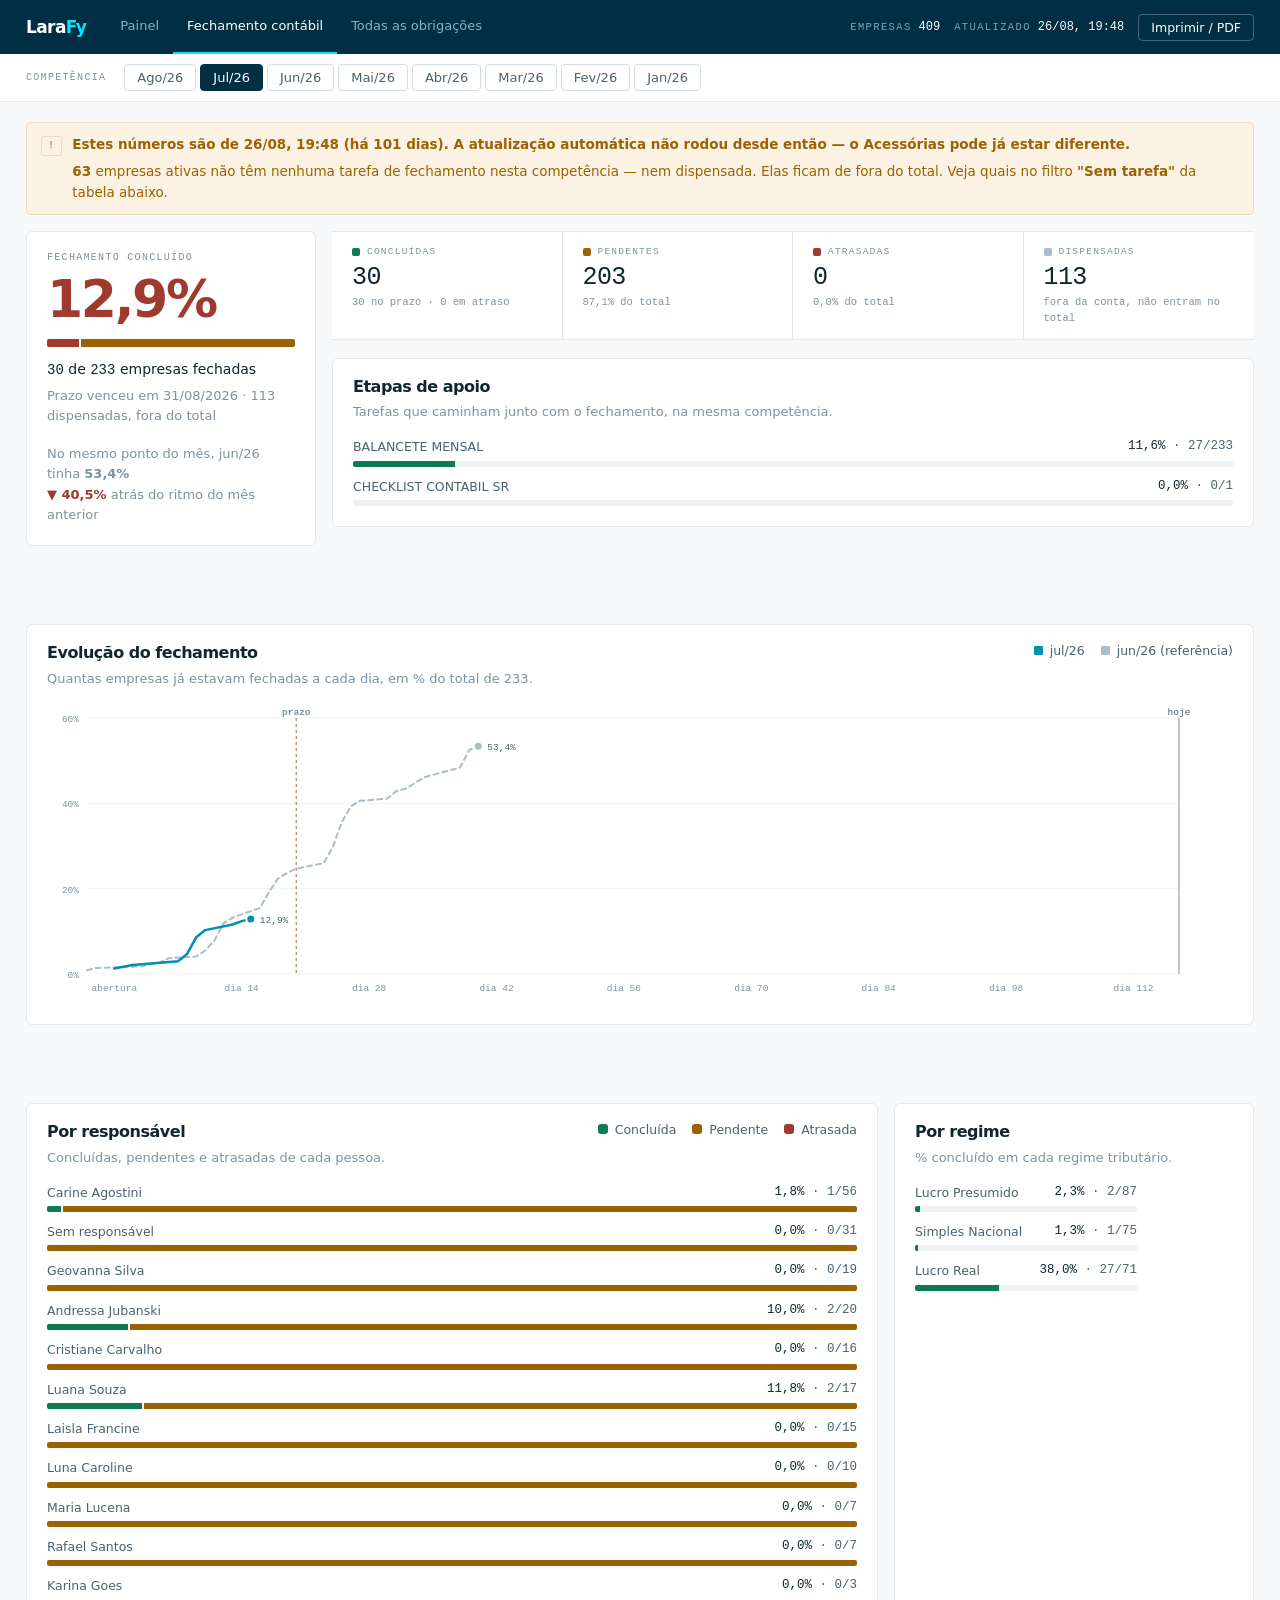
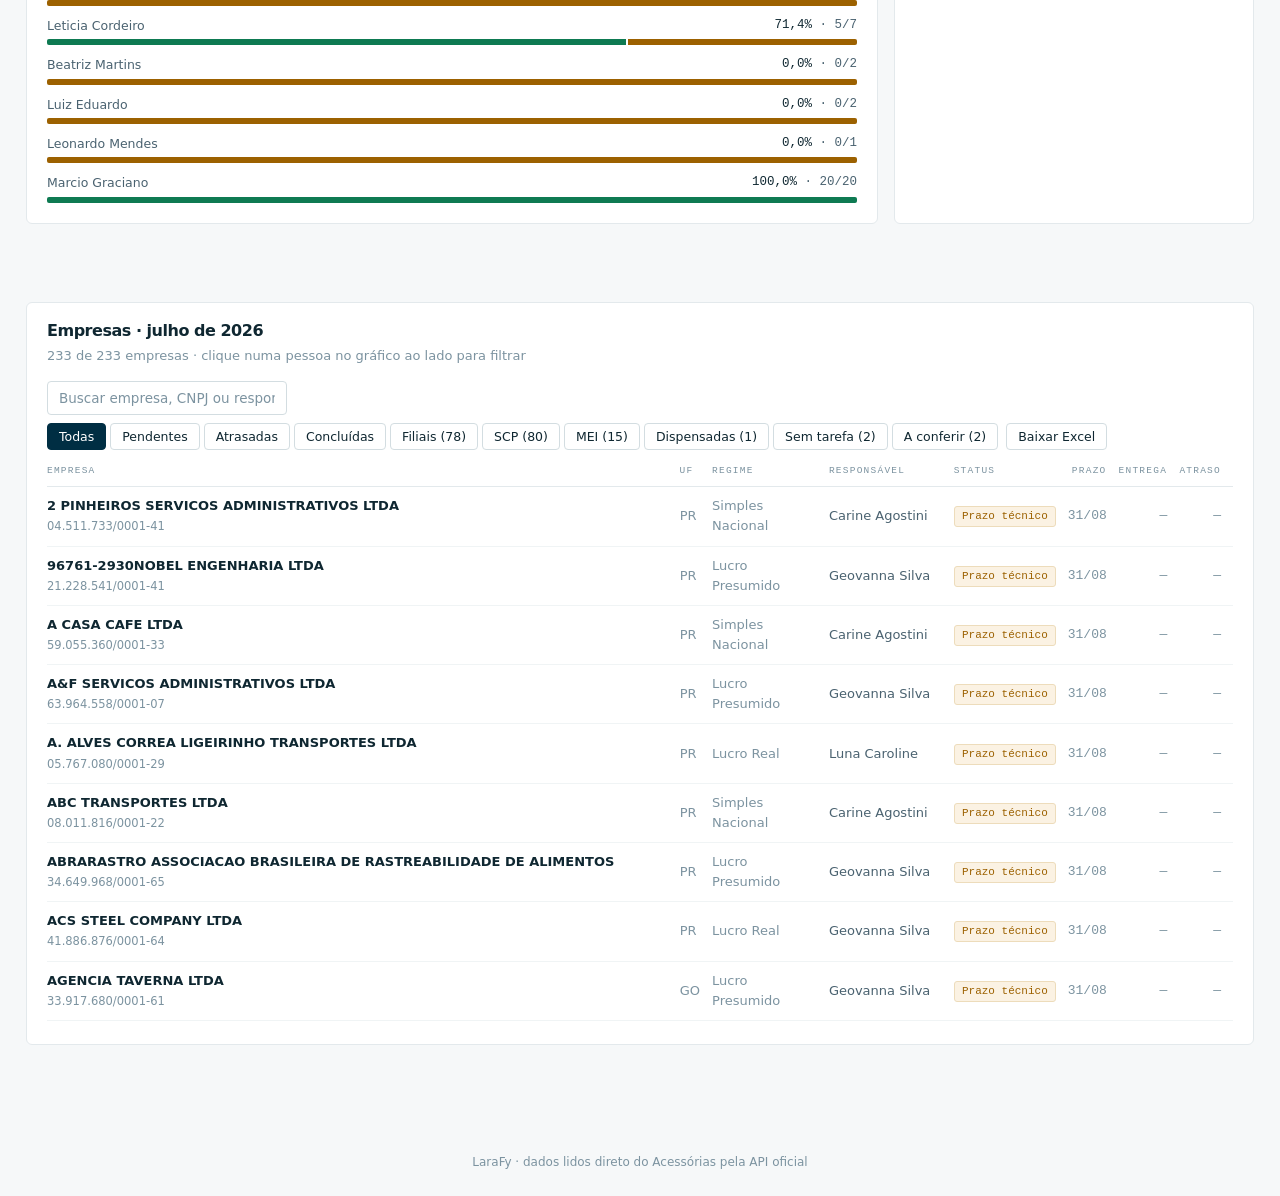
==== commit 80d0501b: "Da para auditar de onde vem cada empresa fora da conta O 233 ao lado de 409 gerava a duvida certa. A" ====
--- a/index.html
+++ b/index.html
@@ -478,7 +478,17 @@
   const chips = [
     ['todos', 'Todas'], ['pendente', 'Pendentes'], ['atrasada', 'Atrasadas'], ['concluida', 'Concluídas'],
   ];
-  if (b.sem_tarefa) chips.push(['sem_tarefa', `Sem tarefa (${nfmt(b.sem_tarefa)})`]);
+  // fora da conta, por motivo: dá para auditar em vez de confiar no total
+  const fora = b.fora_da_conta || [];
+  const porMotivo = {};
+  fora.forEach(x => { porMotivo[x.motivo] = (porMotivo[x.motivo] || 0) + 1; });
+  const rotulos = { filial_matriz:'Filiais', scp:'SCP', mei:'MEI',
+                    dispensada:'Dispensadas', sem_tarefa:'Sem tarefa' };
+  ['filial_matriz','scp','mei','dispensada','sem_tarefa'].forEach(m => {
+    if (porMotivo[m]) chips.push(['fora:' + m, `${rotulos[m]} (${nfmt(porMotivo[m])})`]);
+  });
+  const aConferir = fora.filter(x => x.suspeita).length;
+  if (aConferir) chips.push(['fora:conferir', `A conferir (${nfmt(aConferir)})`]);
   $('chips').innerHTML = chips.map(([k, l]) =>
     `<button class="chip${filtroStatus === k ? ' on' : ''}" data-k="${k}">${l}</button>`).join('');
   $('chips').querySelectorAll('.chip').forEach(c => c.onclick = () => {
@@ -488,8 +498,9 @@
   $('btn-csv').onclick = () => baixarCSV(filtrar(b));
 
   const linhas = filtrar(b);
-  $('tbl-conta').textContent = filtroStatus === 'sem_tarefa'
-    ? `${nfmt(linhas.length)} empresas ativas sem tarefa de fechamento nesta competência`
+  $('tbl-conta').textContent = String(filtroStatus).startsWith('fora:')
+    ? `${nfmt(linhas.length)} empresas fora da conta do fechamento — ${
+        linhas.length ? linhas[0].status : ''}`
     : `${nfmt(linhas.length)} de ${nfmt(b.empresas.length)} empresas · clique numa pessoa no gráfico ao lado para filtrar`;
 
   $('tbody').innerHTML = linhas.map(e => `
@@ -507,14 +518,16 @@
 
 function filtrar(b) {
   const q = busca.trim().toLowerCase().normalize('NFD').replace(/[̀-ͯ]/g, '');
-  const base = filtroStatus === 'sem_tarefa'
-    ? (b.sem_tarefa_lista || []).map(e => ({
-        ...e, obrigacao: '', status: 'Sem tarefa cadastrada', semaforo: 'gray',
-        entregue: false, responsavel: '', prazo: '', entrega: '', dias_atraso: 0
-      }))
-    : b.empresas;
+  let base = b.empresas;
+  if (String(filtroStatus).startsWith('fora:')) {
+    const alvo = filtroStatus.slice(5);
+    base = (b.fora_da_conta || [])
+      .filter(x => alvo === 'conferir' ? x.suspeita : x.motivo === alvo)
+      .map(e => ({ ...e, obrigacao: '', status: e.rotulo, semaforo: e.suspeita ? 'red' : 'gray',
+                   entregue: false, responsavel: '', prazo: '', entrega: '', dias_atraso: 0 }));
+  }
   return base.filter(e => {
-    if (filtroStatus === 'sem_tarefa') { /* lista propria, sem filtro de status */ }
+    if (String(filtroStatus).startsWith('fora:')) { /* lista própria, sem filtro de status */ }
     else if (filtroStatus === 'concluida' && !e.entregue) return false;
     if (filtroStatus === 'pendente' && !(e.semaforo === 'amber')) return false;
     if (filtroStatus === 'atrasada' && !(e.semaforo === 'red')) return false;
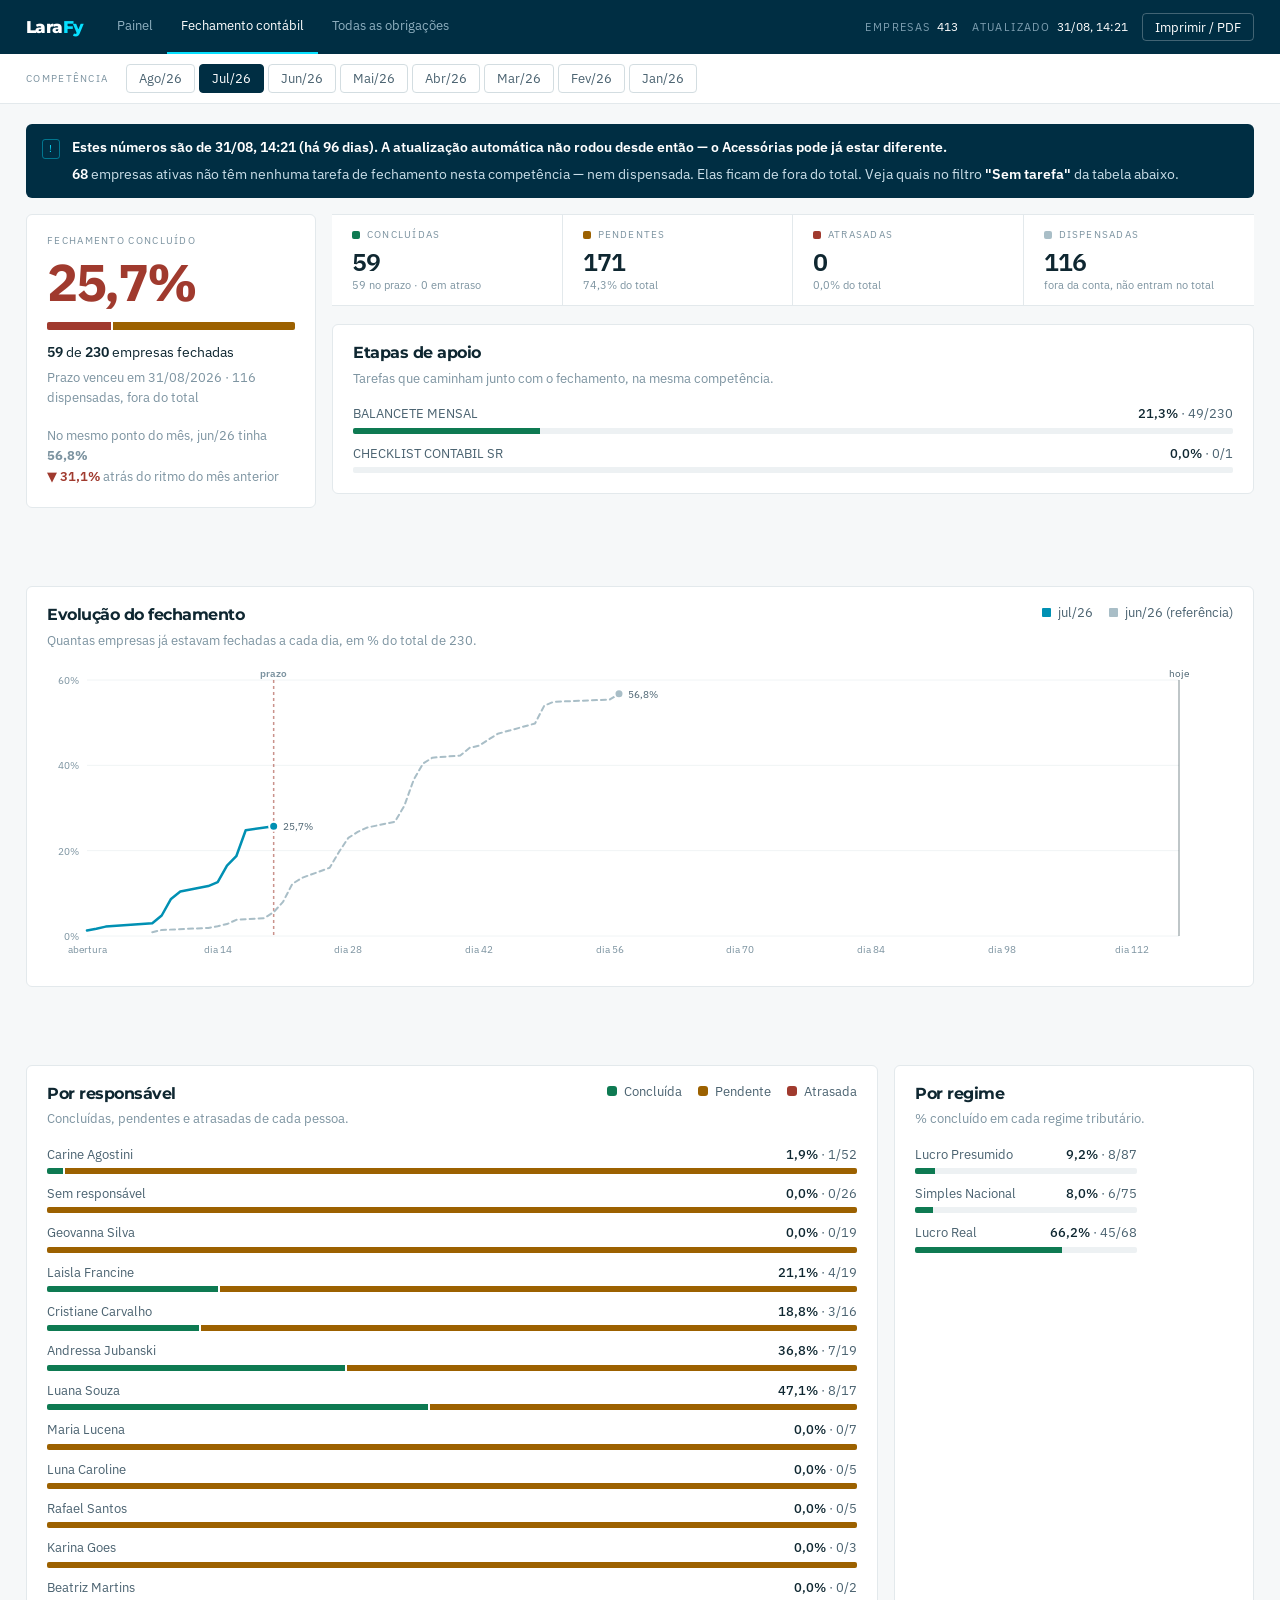
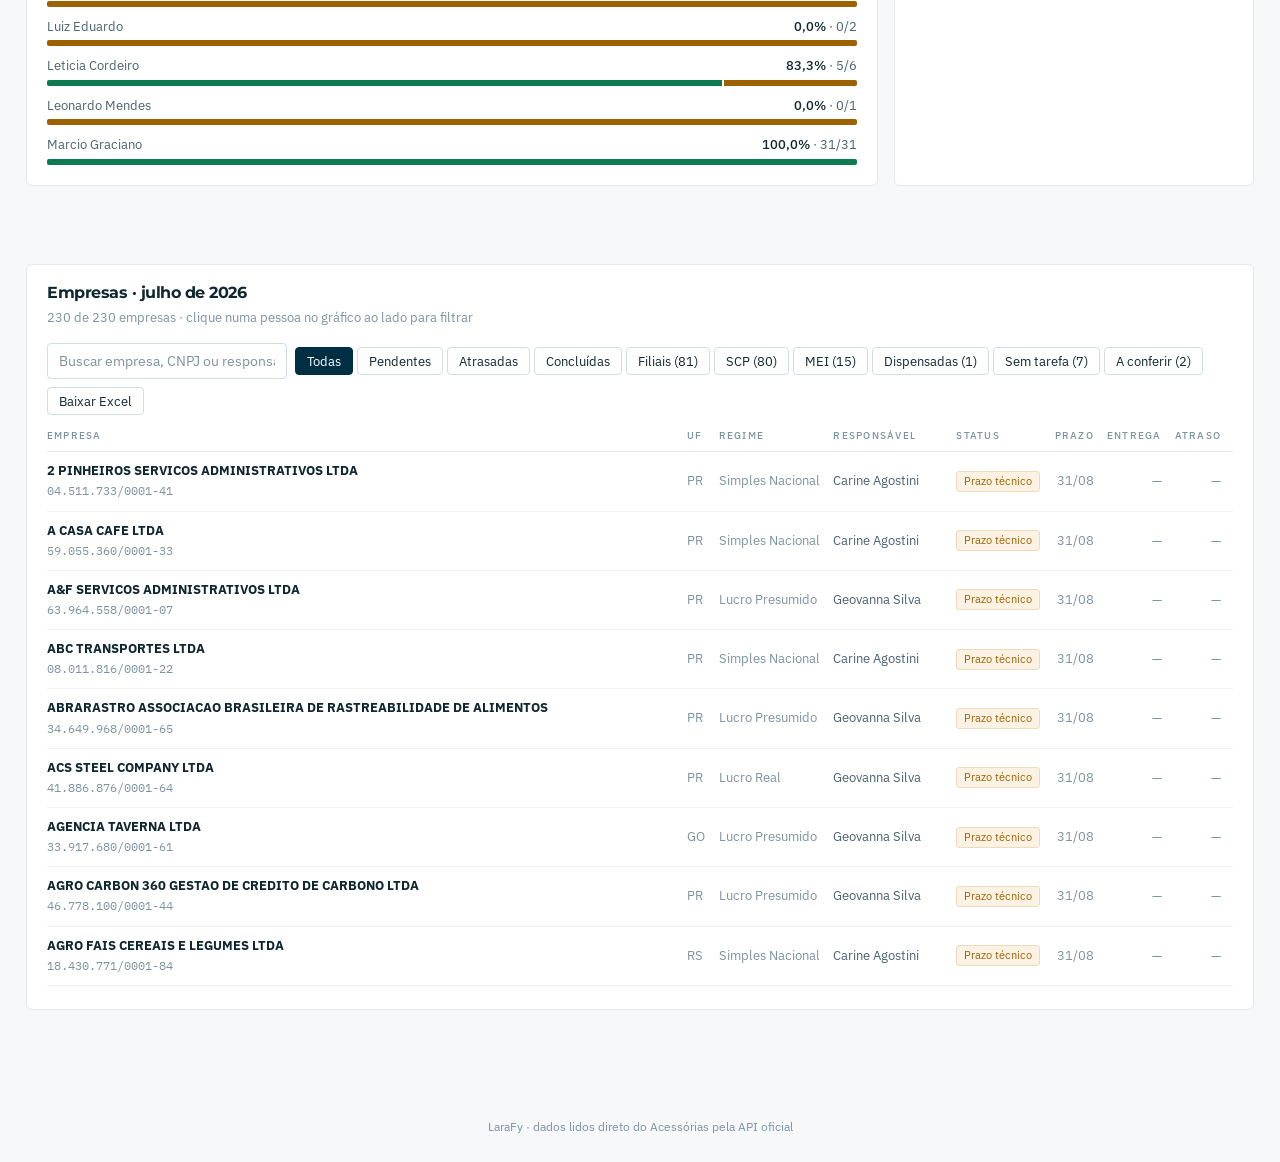
==== commit 02c3e1d9: "Mapa de fontes: Plex Sans no numero, Montserrat so no titulo Regra nova:   texto/interface/tabela   " ====
--- a/index.html
+++ b/index.html
@@ -5,7 +5,11 @@
 <meta name="viewport" content="width=device-width, initial-scale=1.0">
 <meta name="robots" content="noindex, nofollow, noarchive">
 <title>Fechamento Contábil · LaraFy</title>
+<link rel="preconnect" href="https://fonts.googleapis.com">
+<link rel="preconnect" href="https://fonts.gstatic.com" crossorigin>
+<link rel="stylesheet" href="https://fonts.googleapis.com/css2?family=IBM+Plex+Mono:wght@400;500&family=IBM+Plex+Sans:wght@400;500;600;700&family=Montserrat:wght@600;700&display=swap">
 <link rel="stylesheet" href="kit.css">
+<link rel="stylesheet" href="fontes.css">
 <link rel="stylesheet" href="estilo.css">
 </head>
 <body>
@@ -505,7 +509,7 @@
 
   $('tbody').innerHTML = linhas.map(e => `
     <tr>
-      <td><b>${esc(e.empresa)}</b><br><span class="muted" style="font-size:11.5px">${esc(cnpjFmt(e.cnpj))}</span></td>
+      <td><b>${esc(e.empresa)}</b><br><span class="muted mono" style="font-size:11.5px">${esc(cnpjFmt(e.cnpj))}</span></td>
       <td class="muted">${esc(e.uf || '—')}</td>
       <td class="muted">${esc(e.regime)}</td>
       <td>${esc(e.responsavel || '—')}</td>
--- a/fontes.css
+++ b/fontes.css
@@ -0,0 +1,51 @@
+/* ============================================================
+   Mapa de fontes LaraFy — regra do dia 31/08/2026.
+
+   | Onde                                | Fonte                          |
+   |-------------------------------------|--------------------------------|
+   | Texto, interface e tabelas          | IBM Plex Sans 400/500          |
+   | Títulos institucionais              | Montserrat 600/700             |
+   | KPIs e números grandes              | IBM Plex Sans 600/700          |
+   | Valores, datas e percentuais        | IBM Plex Sans + tabular-nums   |
+   | CNPJ, códigos, IDs e dados técnicos | IBM Plex Mono 400/500          |
+
+   Este arquivo vem DEPOIS do kit.css de propósito. O kit é cópia do
+   enxoval e segue a regra antiga (mono em número); não se edita ele
+   aqui — a regra nova mora neste arquivo, num lugar só, e some inteira
+   se um dia voltar atrás.
+   ============================================================ */
+
+/* --- Títulos institucionais: Montserrat 600/700 ------------------- */
+h1, h2, .topo h1 { font-family:var(--fd); font-weight:700; }
+
+/* --- Texto, interface e tabelas: IBM Plex Sans 400/500 ------------ */
+.olho, .marca, .idx, .migalha, .nota, .txt-est, .peca .lab, .mrc,
+.faixa-num .r, .faixa-num .d, th, .colunas b .dica,
+.comp-rot, .fonte, .nav-comp .agora, .tit-graf, .card-sub {
+  font-family:var(--fb);
+}
+.olho, .marca, .peca .lab, .faixa-num .r, th, .comp-rot { font-weight:500; }
+
+/* --- Valores, datas e percentuais: Plex Sans + tabular ------------ */
+.faixa-num .v, .n, .legenda b, .deitadas .l1 u, .aviso .n,
+.abre .pc, .abre .txt .l1 u, .nav-comp .agora,
+.eixo u, .eixo-t, .rot-l, .meses span, .meses-r span, .bar-val, .axis-txt {
+  font-family:var(--fb);
+  font-variant-numeric:tabular-nums;
+}
+
+/* --- KPIs e números grandes: Plex Sans 600/700 -------------------- */
+/* O -.045em era do Montserrat, que é mais estreito. No Plex Sans nesse
+   corpo os algarismos encostam um no outro. */
+.abre .pc { font-weight:700; letter-spacing:-.03em; }
+.abre .pc em { font-weight:600; }
+.faixa-num .v { font-weight:600; }
+.abre .txt .l1 { font-family:var(--fb); font-weight:600; }
+
+/* --- CNPJ, códigos, IDs e dado técnico: IBM Plex Mono 400/500 ----- */
+.mono, .cnpj, code, kbd, samp { font-family:var(--fm); font-weight:400; }
+
+/* A dica do gráfico é texto com data e percentual dentro; o kit a define
+   com seletor de dois níveis (.colunas b .dica), então precisa do mesmo
+   peso de seletor para valer. */
+.colunas b .dica { font-family:var(--fb); font-variant-numeric:tabular-nums; }
--- a/estilo.css
+++ b/estilo.css
@@ -20,8 +20,14 @@
   line-height: 1.55;
   -webkit-font-smoothing: antialiased;
 }
-.mono, .num { font-family: var(--fm); font-variant-numeric: tabular-nums; }
-.titulo, .card-title, .brand-name, .hero-num, .tile-val { font-family: var(--fd); }
+/* mono so em dado tecnico (CNPJ, codigo, ID) - regra de fontes 31/08/2026 */
+.mono { font-family: var(--fm); font-weight:400; font-variant-numeric: tabular-nums; }
+.num  { font-family: var(--fb); font-variant-numeric: tabular-nums; }
+/* Montserrat so em titulo institucional. KPI (.hero-num, .tile-val) e
+   numero grande: IBM Plex Sans 600/700 - regra de fontes 31/08/2026. */
+.titulo, .card-title, .brand-name { font-family: var(--fd); font-weight:700; }
+.hero-num { font-family: var(--fb); font-weight:700;
+            font-variant-numeric: tabular-nums; }
 .muted { color: var(--fr); }
 
 /* ------------------------------------------------------------- topo */
@@ -36,7 +42,7 @@
 .brand-name i { color:#07E0FF; font-style:normal; }
 .brand-ctx { font-size:13px; color:#8FB0C0; }
 .head-right { display:flex; align-items:center; gap:14px; font-size:12px; }
-.pill { display:flex; gap:7px; align-items:center; font-family: var(--fm); }
+.pill { display:flex; gap:7px; align-items:center; font-family: var(--fb); }
 .pill-lbl { color:#7FA0B2; font-size:10.5px; letter-spacing:.13em; text-transform:uppercase; }
 .pill-val { color:#fff; font-variant-numeric: tabular-nums; }
 .btn-print {
@@ -60,7 +66,7 @@
   position:sticky; top:0; z-index:20;
 }
 .filter-label {
-  font-family: var(--fm); font-size:10px; letter-spacing:.13em;
+  font-family: var(--fb); font-size:10px; letter-spacing:.13em;
   text-transform:uppercase; color: var(--fr);
 }
 .comp-list { display:flex; gap:4px; flex-wrap:wrap; }
@@ -89,7 +95,7 @@
 @media (max-width:1080px) { .top { grid-template-columns:1fr; } }
 
 .hero { padding:18px 20px 20px; }
-.hero-cap { font-family: var(--fm); font-size:10px; letter-spacing:.13em;
+.hero-cap { font-family: var(--fb); font-size:10px; letter-spacing:.13em;
             text-transform:uppercase; color: var(--fr); margin-bottom:8px; }
 .hero-num { font-weight:800; font-size:52px; line-height:1; letter-spacing:-.045em;
             font-variant-numeric: tabular-nums; }
@@ -98,7 +104,8 @@
 .hero-barra i { display:block; height:100%; }
 .hero-barra i + i { border-left:2px solid var(--pap); }
 .hero-count { margin-top:12px; font-size:14px; }
-.hero-count b { font-family: var(--fm); font-weight:500; }
+.hero-count b { font-family: var(--fb); font-weight:600;
+                font-variant-numeric: tabular-nums; }
 .hero-prazo { margin-top:4px; font-size:13px; color: var(--fr); }
 
 /* peça do kit: faixa de números */
@@ -111,11 +118,12 @@
 @media (max-width:900px) { .tile:nth-child(2) { border-right:0; } }
 .tile-top { display:flex; align-items:center; gap:7px; }
 .dot { width:8px; height:8px; border-radius:2px; flex:none; }
-.tile-lbl { font-family: var(--fm); font-size:9.5px; letter-spacing:.13em;
+.tile-lbl { font-family: var(--fb); font-size:9.5px; letter-spacing:.13em;
             text-transform:uppercase; color: var(--fr); }
-.tile-val { font-family: var(--fm); font-size:25px; font-weight:500; letter-spacing:-.025em;
+.tile-val { font-family: var(--fb); font-size:25px; font-weight:600; letter-spacing:-.025em;
+            font-variant-numeric: tabular-nums;
             margin:5px 0 2px; line-height:1.1; font-variant-numeric: tabular-nums; }
-.tile-sub { font-family: var(--fm); font-size:10.5px; color: var(--fr); min-height:14px; }
+.tile-sub { font-family: var(--fb); font-size:10.5px; color: var(--fr); min-height:14px; }
 .tile-bar { display:none; }
 
 .split-2 { display:grid; grid-template-columns:1fr 360px; gap:16px; }
@@ -128,13 +136,14 @@
 .chart-wrap { position:relative; }
 svg { display:block; width:100%; overflow:visible; }
 .grid-line { stroke: var(--fio2); stroke-width:1; }
-.axis-txt { fill: var(--fr); font-family: var(--fm); font-size:9.5px; }
+.axis-txt { fill: var(--fr); font-family: var(--fb); font-size:9.5px;
+            font-variant-numeric: tabular-nums; }
 .axis-txt.b { fill: var(--tin2); }
 
 .tip {
   position:absolute; pointer-events:none; opacity:0; transition:opacity var(--t) var(--curva);
   background: var(--tin); color: var(--pap); border-radius:3px; padding:8px 11px;
-  font-family: var(--fm); font-size:11.5px; z-index:30; white-space:nowrap;
+  font-family: var(--fb); font-size:11.5px; z-index:30; white-space:nowrap;
   transform:translate(-50%,-100%);
 }
 .tip-row { display:flex; align-items:center; gap:7px; margin-top:3px; }
@@ -150,7 +159,8 @@
              overflow:hidden; display:flex; }
 .bar-track i { height:100%; display:block; }
 .bar-track i + i { border-left:2px solid var(--pap); }
-.bar-val { font-family: var(--fm); font-size:12.5px; color: var(--tin2);
+.bar-val { font-family: var(--fb); font-size:12.5px; color: var(--tin2);
+           font-variant-numeric: tabular-nums;
            font-variant-numeric: tabular-nums; }
 .bar-val b { color: var(--tin); font-weight:500; }
 /* nome à esquerda, valor à direita, barra embaixo — como no kit */
@@ -182,7 +192,7 @@
 table { width:100%; border-collapse:collapse; font-size:13px; }
 thead th {
   position:sticky; top:0; background: var(--pap); text-align:left;
-  font-family: var(--fm); font-weight:500; font-size:9.5px; letter-spacing:.13em;
+  font-family: var(--fb); font-weight:500; font-size:9.5px; letter-spacing:.13em;
   text-transform:uppercase; color: var(--fr); padding:0 12px 8px 0;
   border-bottom:1px solid var(--fio); white-space:nowrap; z-index:2;
 }
@@ -191,12 +201,12 @@
 tbody tr { transition: background var(--t-micro) var(--curva); }
 tbody tr:hover { background: var(--reb); }
 tbody tr:last-child td { border-bottom:0; }
-.num { text-align:right; font-family: var(--fm); font-variant-numeric: tabular-nums; white-space:nowrap; }
+.num { text-align:right; font-family: var(--fb); font-variant-numeric: tabular-nums; white-space:nowrap; }
 
 /* peça do kit: marca de estado */
 .tag {
   display:inline-flex; align-items:center; gap:5px; border:1px solid; border-radius:3px;
-  padding:1px 7px; font-family: var(--fm); font-size:11px; white-space:nowrap;
+  padding:1px 7px; font-family: var(--fb); font-size:11px; white-space:nowrap;
 }
 .tag.ok   { color: var(--ok);  background: var(--okF);  border-color: var(--okB); }
 .tag.wait { color: var(--al);  background: var(--alF);  border-color: var(--alB); }
@@ -209,17 +219,18 @@
 .erro { padding:14px; border-radius: var(--r); background: var(--malF);
         color: var(--mal); border:1px solid var(--malB); font-size:13.5px; }
 
-/* peça do kit: aviso */
+/* Aviso em navy, não no âmbar do kit: um bloco âmbar grande vira a caixinha
+   amarela genérica. O âmbar continua nas marcas de estado pequenas (.tag). */
 .aviso {
-  display:flex; gap:10px; align-items:flex-start;
-  background: var(--alF); border:1px solid var(--alB); color: var(--al);
-  padding:11px 14px; border-radius: var(--r); font-size:13.5px;
-}
-.aviso b { color: var(--al); font-weight:600; }
+  display:flex; gap:12px; align-items:flex-start;
+  background:#002E43; border:0; color:#C9DEE8;
+  padding:13px 16px; border-radius: var(--r2); font-size:13.5px; line-height:1.55;
+}
+.aviso b { color:#fff; font-weight:600; }
 .aviso-icone {
-  flex:none; font-family: var(--fm); font-size:10px; letter-spacing:.13em;
-  text-transform:uppercase; border:1px solid var(--alB); border-radius:3px;
-  padding:1px 6px; margin-top:2px;
+  flex:none; font-family: var(--fb); font-size:10px; letter-spacing:.13em;
+  text-transform:uppercase; color:#07E0FF; border:1px solid rgba(7,224,255,.4);
+  border-radius:3px; padding:1px 6px; margin-top:2px;
 }
 .aviso-linha + .aviso-linha { margin-top:6px; }
 
@@ -227,30 +238,34 @@
 .times { display:grid; grid-template-columns:repeat(3,1fr); gap:14px; }
 @media (max-width:980px) { .times { grid-template-columns:1fr; } }
 .time-card { padding:16px 20px 18px; }
-.time-nome { font-family: var(--fm); font-size:9.5px; letter-spacing:.13em;
+.time-nome { font-family: var(--fb); font-size:9.5px; letter-spacing:.13em;
              text-transform:uppercase; color: var(--fr); }
-.time-pct { font-family: var(--fm); font-size:30px; font-weight:500; letter-spacing:-.025em;
+.time-pct { font-family: var(--fb); font-size:30px; font-weight:600; letter-spacing:-.025em;
+            font-variant-numeric: tabular-nums;
             line-height:1.1; margin:5px 0 2px; font-variant-numeric: tabular-nums; }
-.time-sub { font-family: var(--fm); font-size:10.5px; color: var(--fr); }
+.time-sub { font-family: var(--fb); font-size:10.5px; color: var(--fr); }
 .empilhada { display:flex; gap:2px; height:20px; margin-top:12px; }
 .empilhada i { display:block; }
 .empilhada i + i { border-left:0; }
 .empilhada-leg { display:flex; flex-wrap:wrap; gap:6px 18px; margin-top:11px; }
 .empilhada-leg span { display:flex; align-items:center; gap:7px; font-size:12.5px; color: var(--tin2); }
-.empilhada-leg b { font-family: var(--fm); color: var(--tin); font-weight:500;
+.empilhada-leg b { font-family: var(--fb); color: var(--tin); font-weight:500;
+                   font-variant-numeric: tabular-nums;
                    font-variant-numeric: tabular-nums; }
 
 .passivo { }
-.passivo-num { font-family: var(--fm); font-size:42px; font-weight:500; letter-spacing:-.03em;
+.passivo-num { font-family: var(--fb); font-size:42px; font-weight:700; letter-spacing:-.03em;
+               font-variant-numeric: tabular-nums;
                line-height:1; color: var(--mal); font-variant-numeric: tabular-nums; }
 .passivo-grid { display:grid; grid-template-columns:210px 1fr; gap:26px; align-items:start; }
 @media (max-width:860px) { .passivo-grid { grid-template-columns:1fr; } }
 .mini { display:grid; gap:10px; }
 .mini-row { display:grid; grid-template-columns:70px 1fr 56px; gap:10px; align-items:center; }
-.mini-row span:first-child { font-family: var(--fm); font-size:11.5px; color: var(--tin2); }
+.mini-row span:first-child { font-family: var(--fb); font-size:11.5px; color: var(--tin2); }
 .mini-track { height:6px; background: var(--trilho); border-radius:2px; overflow:hidden; }
 .mini-track i { display:block; height:100%; background: var(--mal); }
-.mini-val { font-family: var(--fm); font-size:12px; text-align:right;
+.mini-val { font-family: var(--fb); font-size:12px; text-align:right;
+            font-variant-numeric: tabular-nums;
             font-variant-numeric: tabular-nums; }
 
 /* peça do kit: abas com linha inferior */
